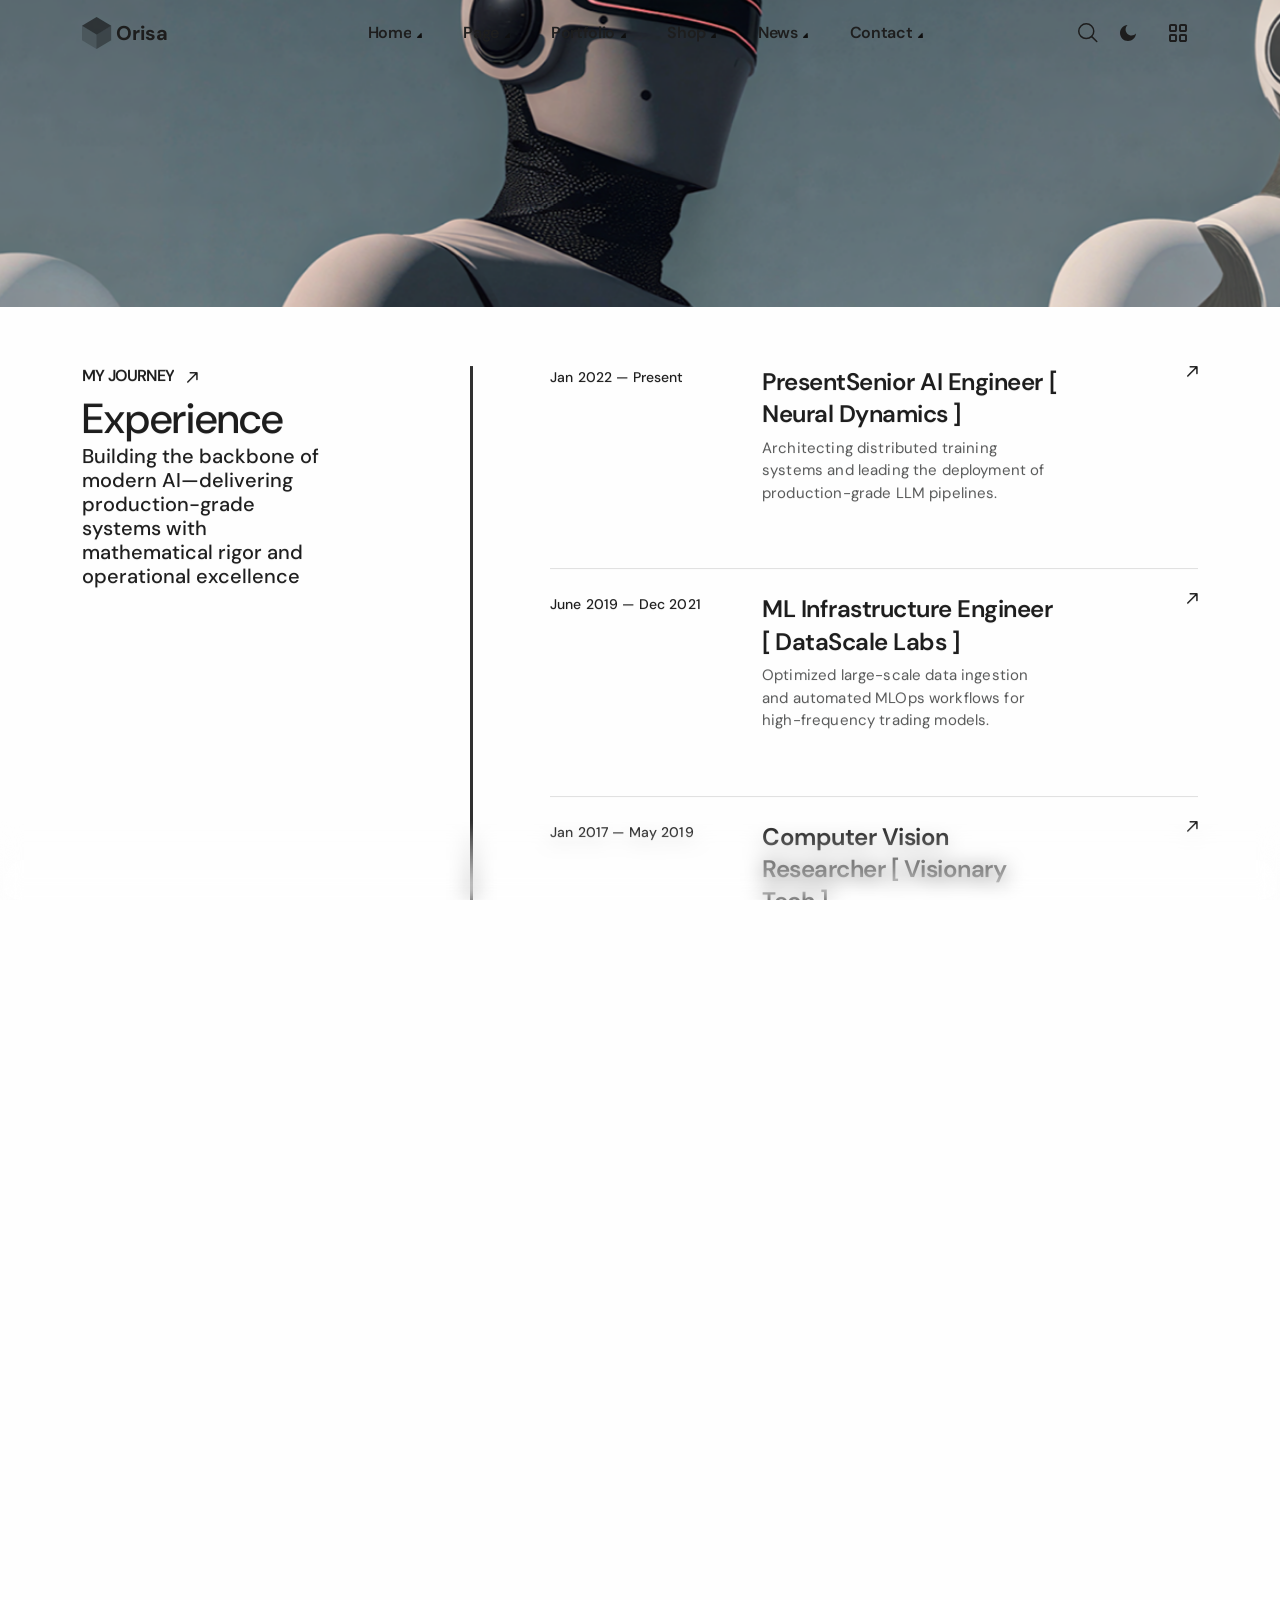
==== about.html @ 134236b0 "Completed homepage" ====
<!doctype html>
<html lang="en">

<head>
    <meta charset="UTF-8">
    <meta name="viewport" content="width=device-width, initial-scale=1.0">
    <meta http-equiv="x-ua-compatible" content="ie=edge">
    <meta name="description" content="Orisa — Creative Agency &amp; Portfolio HTML Template. Multi-demo layout kit built with Bootstrap 5.">
    <title>Orisa - Creative Agency & Portfolio HTML Template</title>
    <!-- Favicon icon-->
    <link rel="shortcut icon" type="image/x-icon" href="assets/imgs/template/logo/favicon.svg">

    <!-- Libs CSS -->
    <link rel="stylesheet" href="assets/css/vendors/carouselTicker.css">
    <link rel="stylesheet" href="assets/css/vendors/bootstrap.min.css">
    <link rel="stylesheet" href="assets/css/vendors/swiper-bundle.min.css">
    <link rel="stylesheet" href="assets/css/vendors/nice-select.css">
    <link rel="stylesheet" href="assets/css/vendors/font-awesome-pro.css">
    <link rel="stylesheet" href="assets/css/vendors/magnific-popup.css">
    <link rel="stylesheet" href="assets/css/vendors/odometer.css">
    <link rel="stylesheet" href="assets/css/vendors/spacing.css">

    <!-- Main CSS -->
    <link rel="stylesheet" href="assets/css/main.css">
</head>

<body class="at-magic-cursor">

    <!--search-form-start -->
    <div class="at-search-body-overlay"></div>
    <div class="at-search-form-toggle">
        <div class="container">
            <div class="row mb-60">
                <div class="col-lg-12">
                    <div class="at-search-top d-flex justify-content-between align-items-center">
                        <div class="at-header-logo at-search-logo">
                            <a href="index.html">
                                <img data-width="30" src="assets/imgs/template/logo/favicon.svg" alt="Orisa">
                                <p class="h6 fw-700 fz-24 mb-0">Orisa</p>
                            </a>
                        </div>
                        <button class="at-search-close">
                            <i class="fa-light fa-xmark"></i>
                        </button>
                    </div>
                </div>
            </div>
            <div class="row justify-content-center">
                <div class="col-lg-12">
                    <div class="at-search-form">
                        <form action="#">
                            <div class="at-search-form-input">
                                <input type="text" placeholder="Find what you need…" required>
                                <span class="at-search-focus-border"></span>
                                <button class="at-search-form-btn at-btn" type="submit">
                                    <span>
                                        <span class="text-1">Search</span>
                                        <span class="text-2">Search</span>
                                    </span>
                                    <i class="icon-arrow-right">
                                        <svg xmlns="http://www.w3.org/2000/svg" width="14" height="12" viewBox="0 0 14 12" fill="none">
                                            <path d="M8.33333 1L13 5.66667M13 5.66667L8.33333 10.3333M13 5.66667H1" stroke="currentColor" stroke-width="2" stroke-linecap="round" stroke-linejoin="round" />
                                        </svg>
                                        <svg xmlns="http://www.w3.org/2000/svg" width="14" height="12" viewBox="0 0 14 12" fill="none">
                                            <path d="M8.33333 1L13 5.66667M13 5.66667L8.33333 10.3333M13 5.66667H1" stroke="currentColor" stroke-width="2" stroke-linecap="round" stroke-linejoin="round" />
                                        </svg>
                                    </i>
                                </button>
                            </div>
                        </form>
                    </div>
                </div>
                <div class="col-12">
                    <div class="at-categories">
                        <h3 class="at-categories-title">Popular searches</h3>
                        <ul class="at-categories-list">
                            <li><a href="#" class="at-categories-item">UI / UX Design</a></li>
                            <li><a href="#" class="at-categories-item">Photography</a></li>
                            <li><a href="#" class="at-categories-item">Digital Marketing</a></li>
                            <li><a href="#" class="at-categories-item">Creative</a></li>
                            <li><a href="#" class="at-categories-item">Innovative</a></li>
                            <li><a href="#" class="at-categories-item">Visionary</a></li>
                            <li><a href="#" class="at-categories-item">Disruptive</a></li>
                            <li><a href="#" class="at-categories-item">Adaptive</a></li>
                            <li><a href="#" class="at-categories-item">Reliable</a></li>
                            <li><a href="#" class="at-categories-item">Scalable</a></li>
                            <li><a href="#" class="at-categories-item">Impactful</a></li>
                            <li><a href="#" class="at-categories-item">Dynamic</a></li>
                        </ul>
                    </div>
                </div>
            </div>
        </div>
    </div>
    <!-- search-form-end -->
    <header>

        <!-- header 2 area start -->
        <div class="at-header-area at-header-spacing header-transparent">
            <div class="container">
                <div class="row align-items-center">
                    <div class="col-xl-2 col-6">
                        <div class="at-header-logo">
                            <a href="index.html">
                                <img data-width="30" src="assets/imgs/template/logo/favicon.svg" alt="Orisa">
                                <p class="h6 fw-700 fz-24 mb-0">Orisa</p>
                            </a>
                        </div>
                    </div>
                    <div class="col-xl-8 mx-auto d-none d-xl-flex justify-content-center">
                        <div class="at-main-menu d-inline-flex justify-content-center">
                            <nav class="at-mobile-menu-active">
                                <ul>
                                    <li class="has-dropdown">
                                        <a href="#">Home</a>
                                        <div class="at-submenu submenu at-megamenu">
                                            <div class="row">
                                                <div class="col-xl-6">
                                                    <div class="at-megamenu-box">
                                                        <div class="at-megamenu-title-wrap">
                                                            <span class="at-megamenu-title">Light Version</span>
                                                            <svg xmlns="http://www.w3.org/2000/svg" width="13" height="13" viewBox="0 0 13 13" fill="none">
                                                                <path d="M10.0208 3.41421L1.41421 12.0208L0 10.6066L8.60659 2H1.02082V0H12.0208V11H10.0208V3.41421Z" fill="currentColor" />
                                                            </svg>
                                                        </div>
                                                        <ul>
                                                            <li><a href="index.html">01. Creative Agency</a></li>
                                                            <li><a href="index-2.html">02. Digital Agency</a></li>
                                                            <li><a href="index-3.html">03. Marketing Agency</a></li>
                                                            <li><a href="index-4.html">04. AI & Tech Agency</a></li>
                                                            <li><a href="index-5.html">05. Personal Creative</a></li>
                                                            <li><a href="index-6.html">06. Branding Studio</a></li>
                                                            <li><a href="index-7.html">07. Startup Agency</a></li>
                                                            <li><a href="index-8.html">08. UI/UX Agency</a></li>
                                                            <li><a href="index-9.html">09. Morden Agency</a></li>
                                                            <li><a href="index-10.html">10. 3D Studio</a></li>
                                                            <li><a href="index-11.html">11. Motion & Video Studio</a></li>
                                                            <li><a href="index-12.html">12. Minimal Portfolio</a></li>
                                                            <li><a href="index-13.html">13. Architecture Studio</a></li>
                                                            <li><a href="index-14.html">14. Photography Showcase</a></li>
                                                            <li><a href="index-15.html">15. Agency Portfolio</a></li>
                                                        </ul>
                                                    </div>
                                                </div>
                                                <div class="col-xl-6">
                                                    <div class="at-megamenu-box">
                                                        <div class="at-megamenu-title-wrap">
                                                            <span class="at-megamenu-title">Dark Version</span>
                                                            <svg xmlns="http://www.w3.org/2000/svg" width="13" height="13" viewBox="0 0 13 13" fill="none">
                                                                <path d="M10.0208 3.41421L1.41421 12.0208L0 10.6066L8.60659 2H1.02082V0H12.0208V11H10.0208V3.41421Z" fill="currentColor" />
                                                            </svg>
                                                        </div>
                                                        <ul>
                                                            <li><a href="index-dark.html">01. Creative Agency</a></li>
                                                            <li><a href="index-2-dark.html">02. Digital Agency</a></li>
                                                            <li><a href="index-3-dark.html">03. Marketing Agency</a></li>
                                                            <li><a href="index-4-dark.html">04. AI & Tech Agency</a></li>
                                                            <li><a href="index-5-dark.html">05. Personal Creative</a></li>
                                                            <li><a href="index-6-dark.html">06. Branding Studio</a></li>
                                                            <li><a href="index-7-dark.html">07. Startup Agency</a></li>
                                                            <li><a href="index-8-dark.html">08. UI/UX Agency</a></li>
                                                            <li><a href="index-9-dark.html">09. Morden Agency</a></li>
                                                            <li><a href="index-10-dark.html">10. 3D Studio</a></li>
                                                            <li><a href="index-11-dark.html">11. Motion & Video Studio</a></li>
                                                            <li><a href="index-12-dark.html">12. Minimal Portfolio</a></li>
                                                            <li><a href="index-13-dark.html">13. Architecture Studio</a></li>
                                                            <li><a href="index-14-dark.html">14. Photography Studio</a></li>
                                                            <li><a href="index-15-dark.html">15. Agency Portfolio</a></li>
                                                        </ul>
                                                    </div>
                                                </div>
                                            </div>
                                        </div>
                                    </li>
                                    <li class="has-dropdown">
                                        <a href="#">Page</a>
                                        <div class="at-submenu submenu at-megamenu">
                                            <div class="row">
                                                <div class="col-xl-4">
                                                    <div class="at-megamenu-box">
                                                        <div class="at-megamenu-title-wrap">
                                                            <span class="at-megamenu-title">About Us</span>
                                                            <svg xmlns="http://www.w3.org/2000/svg" width="13" height="13" viewBox="0 0 13 13" fill="none">
                                                                <path d="M10.0208 3.41421L1.41421 12.0208L0 10.6066L8.60659 2H1.02082V0H12.0208V11H10.0208V3.41421Z" fill="currentColor" />
                                                            </svg>
                                                        </div>
                                                        <ul>
                                                            <li><a href="about-1.html">About 01</a></li>
                                                            <li><a href="about-2.html">About 02</a></li>
                                                            <li><a href="about-3.html">About 03</a></li>
                                                        </ul>
                                                    </div>
                                                </div>
                                                <div class="col-xl-4">
                                                    <div class="at-megamenu-box">
                                                        <div class="at-megamenu-title-wrap">
                                                            <span class="at-megamenu-title">Services</span>
                                                            <svg xmlns="http://www.w3.org/2000/svg" width="13" height="13" viewBox="0 0 13 13" fill="none">
                                                                <path d="M10.0208 3.41421L1.41421 12.0208L0 10.6066L8.60659 2H1.02082V0H12.0208V11H10.0208V3.41421Z" fill="currentColor" />
                                                            </svg>
                                                        </div>
                                                        <ul>
                                                            <li><a href="services-1.html">Service 01</a></li>
                                                            <li><a href="services-2.html">Service 02</a></li>
                                                            <li><a href="services-3.html">Service 03</a></li>
                                                            <li><a href="services-details.html">Service Details</a></li>
                                                        </ul>
                                                    </div>
                                                </div>
                                                <div class="col-xl-4">
                                                    <div class="at-megamenu-box">
                                                        <div class="at-megamenu-title-wrap">
                                                            <span class="at-megamenu-title">Other</span>
                                                            <svg xmlns="http://www.w3.org/2000/svg" width="13" height="13" viewBox="0 0 13 13" fill="none">
                                                                <path d="M10.0208 3.41421L1.41421 12.0208L0 10.6066L8.60659 2H1.02082V0H12.0208V11H10.0208V3.41421Z" fill="currentColor" />
                                                            </svg>
                                                        </div>
                                                        <ul>
                                                            <li><a href="team.html">Team</a></li>
                                                            <li><a href="team-details.html">Team Details</a></li>
                                                            <li><a href="pricing.html">Pricing</a></li>
                                                            <li><a href="coming-soon.html">Coming Soon</a></li>
                                                            <li><a href="faqs.html">FAQs</a></li>
                                                            <li><a href="404.html">404 Page</a></li>
                                                        </ul>
                                                    </div>
                                                </div>
                                            </div>
                                        </div>
                                    </li>
                                    <li class="has-dropdown">
                                        <a href="#">Portfolio</a>
                                        <div class="at-submenu submenu at-megamenu">
                                            <div class="row">
                                                <div class="col-xl-4">
                                                    <div class="at-megamenu-box">
                                                        <div class="at-megamenu-title-wrap">
                                                            <span class="at-megamenu-title">Creative</span>
                                                            <svg xmlns="http://www.w3.org/2000/svg" width="13" height="13" viewBox="0 0 13 13" fill="none">
                                                                <path d="M10.0208 3.41421L1.41421 12.0208L0 10.6066L8.60659 2H1.02082V0H12.0208V11H10.0208V3.41421Z" fill="currentColor" />
                                                            </svg>
                                                        </div>
                                                        <ul>
                                                            <li><a href="portfolio-cinema.html">Portfolio Cinema</a></li>
                                                            <li><a href="portfolio-split.html">Portfolio Split</a></li>
                                                            <li><a href="portfolio-stack.html">Portfolio Stack</a></li>
                                                            <li><a href="portfolio-curtain.html">Portfolio Curtain</a></li>
                                                            <li><a href="portfolio-zstack.html">Portfolio Z-Stack</a></li>
                                                            <li><a href="portfolio-vista.html">Portfolio Vista</a></li>
                                                            <li><a href="portfolio-horizontal.html">Portfolio Horizontal</a></li>
                                                            <li><a href="portfolio-gallery.html">Portfolio Gallery</a></li>
                                                        </ul>
                                                    </div>
                                                </div>
                                                <div class="col-xl-4">
                                                    <div class="at-megamenu-box">
                                                        <div class="at-megamenu-title-wrap">
                                                            <span class="at-megamenu-title">Classic</span>
                                                            <svg xmlns="http://www.w3.org/2000/svg" width="13" height="13" viewBox="0 0 13 13" fill="none">
                                                                <path d="M10.0208 3.41421L1.41421 12.0208L0 10.6066L8.60659 2H1.02082V0H12.0208V11H10.0208V3.41421Z" fill="currentColor" />
                                                            </svg>
                                                        </div>
                                                        <ul>
                                                            <li><a href="portfolio-1.html">Portfolio 01</a></li>
                                                            <li><a href="portfolio-2.html">Portfolio 02</a></li>
                                                            <li><a href="portfolio-3.html">Portfolio 03</a></li>
                                                            <li><a href="portfolio-4.html">Portfolio 04</a></li>
                                                            <li><a href="portfolio-5.html">Portfolio 05</a></li>
                                                            <li><a href="portfolio-6.html">Portfolio 06</a></li>
                                                        </ul>
                                                    </div>
                                                </div>
                                                <div class="col-xl-4">
                                                    <div class="at-megamenu-box">
                                                        <div class="at-megamenu-title-wrap">
                                                            <span class="at-megamenu-title">Details</span>
                                                            <svg xmlns="http://www.w3.org/2000/svg" width="13" height="13" viewBox="0 0 13 13" fill="none">
                                                                <path d="M10.0208 3.41421L1.41421 12.0208L0 10.6066L8.60659 2H1.02082V0H12.0208V11H10.0208V3.41421Z" fill="currentColor" />
                                                            </svg>
                                                        </div>
                                                        <ul>
                                                            <li><a href="portfolio-details-1.html">Portfolio Details 01</a></li>
                                                            <li><a href="portfolio-details-2.html">Portfolio Details 02</a></li>
                                                            <li><a href="portfolio-details-3.html">Portfolio Details 03</a></li>
                                                            <li><a href="portfolio-details-4.html">Portfolio Details 04</a></li>
                                                            <li><a href="portfolio-details-5.html">Portfolio Details 05</a></li>
                                                            <li><a href="portfolio-details-6.html">Portfolio Details 06</a></li>
                                                        </ul>
                                                    </div>
                                                </div>
                                            </div>
                                        </div>
                                    </li>
                                    <li class="has-dropdown">
                                        <a href="#">Shop</a>
                                        <ul class="at-submenu submenu">
                                            <li><a href="product-archive.html">Products Listing</a></li>
                                            <li><a href="product-details.html">Product Details</a></li>
                                            <li><a href="product-cart.html">Cart</a></li>
                                            <li><a href="product-checkout.html">Checkout</a></li>
                                        </ul>
                                    </li>
                                    <li class="has-dropdown">
                                        <a href="#">News</a>
                                        <ul class="at-submenu submenu">
                                            <li><a href="archive-1.html">Blog 01</a></li>
                                            <li><a href="archive-2.html">Blog 02</a></li>
                                            <li><a href="archive-3.html">Blog 03</a></li>
                                            <li><a href="archive-4.html">Blog 04</a></li>
                                            <li><a href="blog-details.html">Post Details</a></li>
                                        </ul>
                                    </li>
                                    <li class="has-dropdown">
                                        <a href="#">Contact</a>
                                        <ul class="at-submenu submenu">
                                            <li><a href="contact-1.html">Contact 01</a></li>
                                            <li><a href="contact-2.html">Contact 02</a></li>
                                        </ul>
                                    </li>
                                </ul>
                            </nav>
                        </div>
                    </div>
                    <div class="col-xl-2 col-6">
                        <div class="at-header-right gap-3 d-flex justify-content-end align-items-center">
                            <button class="at-header-search-btn at-search-click">
                                <svg width="20" height="20" viewBox="0 0 20 20" fill="none" xmlns="http://www.w3.org/2000/svg">
                                    <path d="M18.7508 18.5233L13.5538 13.392M13.5538 13.392C14.9604 12.0032 15.7506 10.1196 15.7506 8.15551C15.7506 6.19144 14.9604 4.30782 13.5538 2.91902C12.1472 1.53022 10.2395 0.75 8.25028 0.75C6.26108 0.75 4.35336 1.53022 2.94678 2.91902C1.54021 4.30782 0.75 6.19144 0.75 8.15551C0.75 10.1196 1.54021 12.0032 2.94678 13.392C4.35336 14.7808 6.26108 15.561 8.25028 15.561C10.2395 15.561 12.1472 14.7808 13.5538 13.392Z" stroke="currentColor" stroke-width="1.5" stroke-linecap="round" stroke-linejoin="round" />
                                </svg>
                            </button>
                            <div class="dark-light-mode">
                                <label for="switch" class="toggle dark-light-switcher">
                                    <input type="checkbox" class="input" id="switch">
                                    <span class="icon icon--moon">
                                        <svg xmlns="http://www.w3.org/2000/svg" width="16" height="16" viewBox="0 0 16 16" fill="none">
                                            <path d="M7.51166 0C6.33857 1.09609 5.6053 2.65694 5.6053 4.38904C5.6053 7.70586 8.29416 10.3947 11.611 10.3947C13.3431 10.3947 14.9039 9.66146 16 8.48836C15.7439 12.6798 12.2635 16 8.00757 16C3.58511 16 0 12.4149 0 7.99245C0 3.73655 3.32017 0.256105 7.51166 0Z" fill="currentColor" />
                                        </svg>
                                    </span>
                                    <span class="icon icon--sun">
                                        <svg xmlns="http://www.w3.org/2000/svg" viewBox="0 0 24 24" fill="currentColor" width="28" height="28">
                                            <path d="M12 2.25a.75.75 0 01.75.75v2.25a.75.75 0 01-1.5 0V3a.75.75 0 01.75-.75zM7.5 12a4.5 4.5 0 119 0 4.5 4.5 0 01-9 0zM18.894 6.166a.75.75 0 00-1.06-1.06l-1.591 1.59a.75.75 0 101.06 1.061l1.591-1.59zM21.75 12a.75.75 0 01-.75.75h-2.25a.75.75 0 010-1.5H21a.75.75 0 01.75.75zM17.834 18.894a.75.75 0 001.06-1.06l-1.59-1.591a.75.75 0 10-1.061 1.06l1.59 1.591zM12 18a.75.75 0 01.75.75V21a.75.75 0 01-1.5 0v-2.25A.75.75 0 0112 18zM7.758 17.303a.75.75 0 00-1.061-1.06l-1.591 1.59a.75.75 0 001.06 1.061l1.591-1.59zM6 12a.75.75 0 01-.75.75H3a.75.75 0 010-1.5h2.25A.75.75 0 016 12zM6.697 7.757a.75.75 0 001.06-1.06l-1.59-1.591a.75.75 0 00-1.061 1.06l1.59 1.591z">
                                            </path>
                                        </svg>
                                    </span>
                                </label>
                            </div>
                            <button class="at-menu-bar at-header-sidebar-btn">
                                <svg xmlns="http://www.w3.org/2000/svg" width="18" height="18" viewBox="0 0 18 18" fill="none">
                                    <path d="M1 2C1 1.73478 1.10536 1.48043 1.29289 1.29289C1.48043 1.10536 1.73478 1 2 1H6C6.26522 1 6.51957 1.10536 6.70711 1.29289C6.89464 1.48043 7 1.73478 7 2V6C7 6.26522 6.89464 6.51957 6.70711 6.70711C6.51957 6.89464 6.26522 7 6 7H2C1.73478 7 1.48043 6.89464 1.29289 6.70711C1.10536 6.51957 1 6.26522 1 6V2ZM11 2C11 1.73478 11.1054 1.48043 11.2929 1.29289C11.4804 1.10536 11.7348 1 12 1H16C16.2652 1 16.5196 1.10536 16.7071 1.29289C16.8946 1.48043 17 1.73478 17 2V6C17 6.26522 16.8946 6.51957 16.7071 6.70711C16.5196 6.89464 16.2652 7 16 7H12C11.7348 7 11.4804 6.89464 11.2929 6.70711C11.1054 6.51957 11 6.26522 11 6V2ZM1 12C1 11.7348 1.10536 11.4804 1.29289 11.2929C1.48043 11.1054 1.73478 11 2 11H6C6.26522 11 6.51957 11.1054 6.70711 11.2929C6.89464 11.4804 7 11.7348 7 12V16C7 16.2652 6.89464 16.5196 6.70711 16.7071C6.51957 16.8946 6.26522 17 6 17H2C1.73478 17 1.48043 16.8946 1.29289 16.7071C1.10536 16.5196 1 16.2652 1 16V12ZM11 12C11 11.7348 11.1054 11.4804 11.2929 11.2929C11.4804 11.1054 11.7348 11 12 11H16C16.2652 11 16.5196 11.1054 16.7071 11.2929C16.8946 11.4804 17 11.7348 17 12V16C17 16.2652 16.8946 16.5196 16.7071 16.7071C16.5196 16.8946 16.2652 17 16 17H12C11.7348 17 11.4804 16.8946 11.2929 16.7071C11.1054 16.5196 11 16.2652 11 16V12Z" stroke="currentColor" stroke-width="2" stroke-linecap="round" stroke-linejoin="round" />
                                </svg>
                            </button>
                        </div>
                    </div>
                </div>
            </div>
        </div>
        <!-- header area end -->

        <!-- sticky-menu-area -->
        <button id="header-sticky" class="hamburger-open-btn hamburger-sticky-menu">
            <span>MENU</span>
            <span class="icon">

                <svg xmlns="http://www.w3.org/2000/svg" width="24" height="24" viewBox="0 0 24 24" fill="none">
                    <path d="M4 5C4 4.73478 4.10536 4.48043 4.29289 4.29289C4.48043 4.10536 4.73478 4 5 4H9C9.26522 4 9.51957 4.10536 9.70711 4.29289C9.89464 4.48043 10 4.73478 10 5V9C10 9.26522 9.89464 9.51957 9.70711 9.70711C9.51957 9.89464 9.26522 10 9 10H5C4.73478 10 4.48043 9.89464 4.29289 9.70711C4.10536 9.51957 4 9.26522 4 9V5ZM14 5C14 4.73478 14.1054 4.48043 14.2929 4.29289C14.4804 4.10536 14.7348 4 15 4H19C19.2652 4 19.5196 4.10536 19.7071 4.29289C19.8946 4.48043 20 4.73478 20 5V9C20 9.26522 19.8946 9.51957 19.7071 9.70711C19.5196 9.89464 19.2652 10 19 10H15C14.7348 10 14.4804 9.89464 14.2929 9.70711C14.1054 9.51957 14 9.26522 14 9V5ZM4 15C4 14.7348 4.10536 14.4804 4.29289 14.2929C4.48043 14.1054 4.73478 14 5 14H9C9.26522 14 9.51957 14.1054 9.70711 14.2929C9.89464 14.4804 10 14.7348 10 15V19C10 19.2652 9.89464 19.5196 9.70711 19.7071C9.51957 19.8946 9.26522 20 9 20H5C4.73478 20 4.48043 19.8946 4.29289 19.7071C4.10536 19.5196 4 19.2652 4 19V15ZM14 15C14 14.7348 14.1054 14.4804 14.2929 14.2929C14.4804 14.1054 14.7348 14 15 14H19C19.2652 14 19.5196 14.1054 19.7071 14.2929C19.8946 14.4804 20 14.7348 20 15V19C20 19.2652 19.8946 19.5196 19.7071 19.7071C19.5196 19.8946 19.2652 20 19 20H15C14.7348 20 14.4804 19.8946 14.2929 19.7071C14.1054 19.5196 14 19.2652 14 19V15Z" stroke="currentColor" stroke-width="2" stroke-linecap="round" stroke-linejoin="round" />
                </svg>
            </span>
        </button>
        <!-- sticky-menu-end -->

    </header>
    <!-- at-offcanvus-area-start -->
    <div class="at-offcanvas-area">
        <div class="at-offcanvas">
            <div class="at-offcanvas-top d-flex align-items-center justify-content-between">
                <div class="at-offcanvas-logo">
                    <a href="index.html">
                        <img data-width="30" src="assets/imgs/template/logo/favicon.svg" alt="Orisa">
                        <p class="h6 fw-700 fz-24 mb-0">Orisa</p>
                    </a>
                </div>
                <div class="at-offcanvas-close-btn">
                    <button class="close-btn">
                        <svg width="37" height="38" viewBox="0 0 37 38" fill="none" xmlns="http://www.w3.org/2000/svg">
                            <path d="M9.19141 9.80762L27.5762 28.1924" stroke="currentColor" stroke-width="1.5" stroke-linecap="round" stroke-linejoin="round" />
                            <path d="M9.19141 28.1924L27.5762 9.80761" stroke="currentColor" stroke-width="1.5" stroke-linecap="round" stroke-linejoin="round" />
                        </svg>
                    </button>
                </div>
            </div>
            <div class="at-offcanvas-content d-none d-xl-block">
                <h3 class="at-offcanvas-title">Howdy!</h3>
                <p class="fz-font-lg">We blend strategy, creativity, and technology to help brands grow, connect, and stand out in an ever-evolving digital world. </p>
            </div>
            <div class="at-offcanvas-menu d-xl-none pb-50">
                <nav></nav>
            </div>
            <div class="at-offcanvas-gallery d-none d-xl-block">
                <div class="sec-2-home-5__avatars-row d-flex gap-2">
                    <div class="sec-2-home-5__avatar-sm at-offcanvas-gallery-img">
                        <img class="img-cover" src="assets/imgs/template/avatar/avatar-10.webp" alt="orisa">
                    </div>
                    <div class="sec-2-home-5__avatar-sm at-offcanvas-gallery-img">
                        <img class="img-cover" src="assets/imgs/template/avatar/avatar-11.webp" alt="orisa">
                    </div>
                    <div class="sec-2-home-5__avatar-sm at-offcanvas-gallery-img">
                        <img class="img-cover" src="assets/imgs/template/avatar/avatar-12.webp" alt="orisa">
                    </div>
                    <div class="sec-2-home-5__avatar-sm at-offcanvas-gallery-img">
                        <img class="img-cover" src="assets/imgs/template/avatar/avatar-13.webp" alt="orisa">
                    </div>
                    <div class="sec-2-home-5__avatar-sm at-offcanvas-gallery-img">
                        <img class="img-cover" src="assets/imgs/template/avatar/avatar-14.webp" alt="orisa">
                    </div>
                </div>
            </div>
            <div class="at-offcanvas-contact">
                <h4 class="h5 at-offcanvas-title sm">Get in touch</h4>
                <ul>
                    <li><a class="fz-font-lg" href="tel:2125557398">(212) 555-7398</a></li>
                    <li><a class="fz-font-lg" href="mailto:hello@aleric.com">hello@orisa.com</a></li>
                    <li>
                        <a class="fz-font-lg" href="#">
                            245 Fifth Avenue, Suite 1800 <br>
                            New York, NY 10016, USA
                        </a>
                    </li>
                </ul>
            </div>
            <div class="at-offcanvas-social">
                <h3 class="at-offcanvas-title sm">Follow Us</h3>
                <ul class="at-offcanvas-social__grid">
                    <li>
                        <a href="#" class="at-offcanvas-social__link" aria-label="Twitter">
                            <svg xmlns="http://www.w3.org/2000/svg" width="18" height="18" viewBox="0 0 16 15" fill="none" aria-hidden="true">
                                <path fill-rule="evenodd" clip-rule="evenodd" d="M0 0H5.25L8.98421 5.21053L13.5 0H15.5L9.8895 6.47368L16 15H10.75L7.01579 9.7895L2.5 15H0.5L6.11053 8.52632L0 0ZM11.5204 13.5L2.92043 1.5H4.47957L13.0796 13.5H11.5204Z" fill="currentColor" />
                            </svg>
                            <span>Twitter</span>
                        </a>
                    </li>
                    <li>
                        <a href="#" class="at-offcanvas-social__link" aria-label="Facebook">
                            <svg xmlns="http://www.w3.org/2000/svg" width="18" height="18" viewBox="0 0 18 18" fill="none" aria-hidden="true">
                                <path d="M12.4024 18V11.0344H14.7347L15.0838 8.3265H12.4024V6.59765C12.4024 5.81364 12.62 5.27934 13.7443 5.27934L15.1783 5.27867V2.85676C14.9302 2.82382 14.0791 2.75006 13.0888 2.75006C11.0213 2.75006 9.606 4.01198 9.606 6.32952V8.3265H7.2677V11.0344H9.606V18H1C0.44772 18 0 17.5523 0 17V1C0 0.44772 0.44772 0 1 0H17C17.5523 0 18 0.44772 18 1V17C18 17.5523 17.5523 18 17 18H12.4024Z" fill="currentColor" />
                            </svg>
                            <span>Facebook</span>
                        </a>
                    </li>
                    <li>
                        <a href="#" class="at-offcanvas-social__link" aria-label="LinkedIn">
                            <svg xmlns="http://www.w3.org/2000/svg" width="18" height="18" viewBox="0 0 18 18" fill="none" aria-hidden="true">
                                <path d="M15.3352 15.339H12.6697V11.1622C12.6697 10.1662 12.6495 8.8845 11.2807 8.8845C9.89102 8.8845 9.67872 9.9683 9.67872 11.0887V15.339H7.01322V6.75H9.57372V7.9207H9.60822C9.96602 7.2457 10.836 6.53325 12.1357 6.53325C14.8365 6.53325 15.336 8.3108 15.336 10.6245L15.3352 15.339ZM4.00275 5.57475C3.14475 5.57475 2.4555 4.88025 2.4555 4.026C2.4555 3.1725 3.1455 2.47875 4.00275 2.47875C4.85775 2.47875 5.55075 3.1725 5.55075 4.026C5.55075 4.88025 4.857 5.57475 4.00275 5.57475ZM5.33925 15.339H2.66625V6.75H5.33925V15.339ZM16.6687 0H1.32825C0.594 0 0 0.5805 0 1.29675V16.7033C0 17.4202 0.594 18 1.32825 18H16.6665C17.4 18 18 17.4202 18 16.7033V1.29675C18 0.5805 17.4 0 16.6665 0H16.6687Z" fill="currentColor" />
                            </svg>
                            <span>Linkedin</span>
                        </a>
                    </li>
                    <li>
                        <a href="#" class="at-offcanvas-social__link" aria-label="Instagram">
                            <svg xmlns="http://www.w3.org/2000/svg" width="18" height="18" viewBox="0 0 18 18" fill="none" aria-hidden="true">
                                <path d="M9.92475 0C10.9376 0.00167406 11.4509 0.00703828 11.8945 0.0202418L12.0692 0.025948C12.2709 0.0331213 12.47 0.0421215 12.7101 0.0533719C13.6678 0.0976265 14.3211 0.249129 14.8949 0.471887C15.4881 0.700648 15.9892 1.00966 16.4894 1.50993C16.9889 2.0102 17.298 2.51271 17.5275 3.10448C17.7494 3.67751 17.901 4.33153 17.946 5.28931C17.9567 5.52933 17.9653 5.72841 17.9725 5.93024L17.9781 6.10492C17.9913 6.5484 17.9973 7.06177 17.9992 8.07471L17.9999 8.74577C18 8.82777 18 8.91237 18 8.99967L17.9999 9.25357L17.9994 9.92472C17.9977 10.9376 17.9923 11.451 17.9791 11.8944L17.9734 12.0691C17.9662 12.271 17.9572 12.4701 17.946 12.7101C17.9017 13.6679 17.7494 14.3211 17.5275 14.8949C17.2987 15.4882 16.9889 15.9892 16.4894 16.4895C15.9892 16.989 15.4859 17.298 14.8949 17.5275C14.3211 17.7495 13.6678 17.901 12.7101 17.946C12.47 17.9567 12.2709 17.9654 12.0692 17.9725L11.8945 17.9781C11.4509 17.9914 10.9376 17.9973 9.92475 17.9993L9.25359 18C9.1716 18 9.087 18 8.99969 18H8.7458L8.07464 17.9994C7.06175 17.9977 6.54839 17.9924 6.1049 17.9791L5.93022 17.9734C5.72839 17.9662 5.5293 17.9572 5.2893 17.946C4.33151 17.9018 3.67899 17.7495 3.10448 17.5275C2.51195 17.2988 2.01018 16.989 1.50992 16.4895C1.00965 15.9892 0.701394 15.4859 0.471886 14.8949C0.249129 14.3211 0.0983735 13.6679 0.053372 12.7101C0.0426796 12.4701 0.0339582 12.271 0.026893 12.0691L0.0212318 11.8944C0.00806435 11.451 0.00206123 10.9376 0.000117163 9.92472L0 8.07471C0.00167406 7.06177 0.00702925 6.5484 0.0202327 6.10492L0.0259479 5.93024C0.0331212 5.72841 0.0421216 5.52933 0.053372 5.28931C0.0976175 4.33078 0.249129 3.67825 0.471886 3.10448C0.700638 2.51196 1.00965 2.0102 1.50992 1.50993C2.01018 1.00966 2.51271 0.701396 3.10448 0.471887C3.67825 0.249129 4.33077 0.0983735 5.2893 0.0533719C5.5293 0.0426885 5.72839 0.0339673 5.93022 0.026902L6.1049 0.0212407C6.54839 0.00806417 7.06175 0.00206102 8.07464 0.000116949L9.92475 0ZM8.99969 4.49953C6.51298 4.49953 4.49952 6.51518 4.49952 8.99967C4.49952 11.4864 6.51517 13.4998 8.99969 13.4998C11.4864 13.4998 13.4998 11.4842 13.4998 8.99967C13.4998 6.513 11.4841 4.49953 8.99969 4.49953ZM8.99969 6.2996C10.491 6.2996 11.6998 7.50805 11.6998 8.99967C11.6998 10.4909 10.4913 11.6998 8.99969 11.6998C7.50843 11.6998 6.29958 10.4914 6.29958 8.99967C6.29958 7.50841 7.50798 6.2996 8.99969 6.2996ZM13.7249 3.14949C13.1045 3.14949 12.5998 3.65342 12.5998 4.27376C12.5998 4.89411 13.1037 5.39882 13.7249 5.39882C14.3452 5.39882 14.8499 4.89489 14.8499 4.27376C14.8499 3.65342 14.3443 3.14871 13.7249 3.14949Z" fill="currentColor" />
                            </svg>
                            <span>Instagram</span>
                        </a>
                    </li>
                    <li>
                        <a href="#" class="at-offcanvas-social__link" aria-label="Youtube">
                            <svg xmlns="http://www.w3.org/2000/svg" width="18" height="13" viewBox="0 0 18 13" fill="none" aria-hidden="true">
                                <path fill-rule="evenodd" clip-rule="evenodd" d="M16.0322 0.388283C16.8071 0.602295 17.4162 1.23059 17.6237 2.03009C17.9985 3.47775 18 6.49997 18 6.49997C18 6.49997 18 9.52214 17.6237 10.9698C17.4162 11.7694 16.8071 12.3977 16.0322 12.6116C14.6291 13 8.99997 13 8.99997 13C8.99997 13 3.37092 13 1.96772 12.6116C1.1928 12.3977 0.583804 11.7694 0.376354 10.9698C-3.83173e-08 9.52214 0 6.49997 0 6.49997C0 6.49997 -3.83173e-08 3.47775 0.376354 2.03009C0.583804 1.23059 1.1928 0.602295 1.96772 0.388283C3.37092 1.18595e-07 8.99997 0 8.99997 0C8.99997 0 14.6291 1.18595e-07 16.0322 0.388283ZM11.8751 6.50027L7.19879 9.2855V3.71499L11.8751 6.50027Z" fill="currentColor" />
                            </svg>
                            <span>Youtube</span>
                        </a>
                    </li>
                </ul>
            </div>
        </div>
    </div>
    <div class="body-overlay"></div>
    <!-- at-offcanvus-area-end -->

    <!-- offcanvas 2 start -->
    <div class="at-offcanvas-2-area">
        <div class="offcanvas-bg"></div>
        <div class="at-offcanvas-2-wrapper offcanvas-menu">
            <div class="at-offcanvas-2-left">
                <div class="at-header-logo d-flex justify-content-between align-items-center mb-50">
                    <a href="index.html">
                        <img class="dark-mode-invert" data-width="30" src="assets/imgs/template/logo/favicon.svg" alt="Orisa">
                        <p class="h6 fw-700 fz-24 mb-0">Orisa</p>
                    </a>
                    <span class="hamburger-close-btn">
                        <svg width="37" height="38" viewBox="0 0 37 38" fill="none" xmlns="http://www.w3.org/2000/svg">
                            <path d="M9.19141 9.80762L27.5762 28.1924" stroke="currentColor" stroke-width="1.5" stroke-linecap="round" stroke-linejoin="round" />
                            <path d="M9.19141 28.1924L27.5762 9.80761" stroke="currentColor" stroke-width="1.5" stroke-linecap="round" stroke-linejoin="round" />
                        </svg>
                    </span>
                </div>
                <div class="at-offcanvas-menu counter-row">
                    <nav></nav>
                </div>
                <div class="at-offcanvas-social">
                    <ul class="at-offcanvas-social__grid">
                        <li>
                            <a href="#" class="at-offcanvas-social__link" aria-label="Twitter">
                                <svg xmlns="http://www.w3.org/2000/svg" width="18" height="18" viewBox="0 0 16 15" fill="none" aria-hidden="true">
                                    <path fill-rule="evenodd" clip-rule="evenodd" d="M0 0H5.25L8.98421 5.21053L13.5 0H15.5L9.8895 6.47368L16 15H10.75L7.01579 9.7895L2.5 15H0.5L6.11053 8.52632L0 0ZM11.5204 13.5L2.92043 1.5H4.47957L13.0796 13.5H11.5204Z" fill="currentColor" />
                                </svg>
                                <span>Twitter</span>
                            </a>
                        </li>
                        <li>
                            <a href="#" class="at-offcanvas-social__link" aria-label="Facebook">
                                <svg xmlns="http://www.w3.org/2000/svg" width="18" height="18" viewBox="0 0 18 18" fill="none" aria-hidden="true">
                                    <path d="M12.4024 18V11.0344H14.7347L15.0838 8.3265H12.4024V6.59765C12.4024 5.81364 12.62 5.27934 13.7443 5.27934L15.1783 5.27867V2.85676C14.9302 2.82382 14.0791 2.75006 13.0888 2.75006C11.0213 2.75006 9.606 4.01198 9.606 6.32952V8.3265H7.2677V11.0344H9.606V18H1C0.44772 18 0 17.5523 0 17V1C0 0.44772 0.44772 0 1 0H17C17.5523 0 18 0.44772 18 1V17C18 17.5523 17.5523 18 17 18H12.4024Z" fill="currentColor" />
                                </svg>
                                <span>Facebook</span>
                            </a>
                        </li>
                        <li>
                            <a href="#" class="at-offcanvas-social__link" aria-label="LinkedIn">
                                <svg xmlns="http://www.w3.org/2000/svg" width="18" height="18" viewBox="0 0 18 18" fill="none" aria-hidden="true">
                                    <path d="M15.3352 15.339H12.6697V11.1622C12.6697 10.1662 12.6495 8.8845 11.2807 8.8845C9.89102 8.8845 9.67872 9.9683 9.67872 11.0887V15.339H7.01322V6.75H9.57372V7.9207H9.60822C9.96602 7.2457 10.836 6.53325 12.1357 6.53325C14.8365 6.53325 15.336 8.3108 15.336 10.6245L15.3352 15.339ZM4.00275 5.57475C3.14475 5.57475 2.4555 4.88025 2.4555 4.026C2.4555 3.1725 3.1455 2.47875 4.00275 2.47875C4.85775 2.47875 5.55075 3.1725 5.55075 4.026C5.55075 4.88025 4.857 5.57475 4.00275 5.57475ZM5.33925 15.339H2.66625V6.75H5.33925V15.339ZM16.6687 0H1.32825C0.594 0 0 0.5805 0 1.29675V16.7033C0 17.4202 0.594 18 1.32825 18H16.6665C17.4 18 18 17.4202 18 16.7033V1.29675C18 0.5805 17.4 0 16.6665 0H16.6687Z" fill="currentColor" />
                                </svg>
                                <span>Linkedin</span>
                            </a>
                        </li>
                        <li>
                            <a href="#" class="at-offcanvas-social__link" aria-label="Instagram">
                                <svg xmlns="http://www.w3.org/2000/svg" width="18" height="18" viewBox="0 0 18 18" fill="none" aria-hidden="true">
                                    <path d="M9.92475 0C10.9376 0.00167406 11.4509 0.00703828 11.8945 0.0202418L12.0692 0.025948C12.2709 0.0331213 12.47 0.0421215 12.7101 0.0533719C13.6678 0.0976265 14.3211 0.249129 14.8949 0.471887C15.4881 0.700648 15.9892 1.00966 16.4894 1.50993C16.9889 2.0102 17.298 2.51271 17.5275 3.10448C17.7494 3.67751 17.901 4.33153 17.946 5.28931C17.9567 5.52933 17.9653 5.72841 17.9725 5.93024L17.9781 6.10492C17.9913 6.5484 17.9973 7.06177 17.9992 8.07471L17.9999 8.74577C18 8.82777 18 8.91237 18 8.99967L17.9999 9.25357L17.9994 9.92472C17.9977 10.9376 17.9923 11.451 17.9791 11.8944L17.9734 12.0691C17.9662 12.271 17.9572 12.4701 17.946 12.7101C17.9017 13.6679 17.7494 14.3211 17.5275 14.8949C17.2987 15.4882 16.9889 15.9892 16.4894 16.4895C15.9892 16.989 15.4859 17.298 14.8949 17.5275C14.3211 17.7495 13.6678 17.901 12.7101 17.946C12.47 17.9567 12.2709 17.9654 12.0692 17.9725L11.8945 17.9781C11.4509 17.9914 10.9376 17.9973 9.92475 17.9993L9.25359 18C9.1716 18 9.087 18 8.99969 18H8.7458L8.07464 17.9994C7.06175 17.9977 6.54839 17.9924 6.1049 17.9791L5.93022 17.9734C5.72839 17.9662 5.5293 17.9572 5.2893 17.946C4.33151 17.9018 3.67899 17.7495 3.10448 17.5275C2.51195 17.2988 2.01018 16.989 1.50992 16.4895C1.00965 15.9892 0.701394 15.4859 0.471886 14.8949C0.249129 14.3211 0.0983735 13.6679 0.053372 12.7101C0.0426796 12.4701 0.0339582 12.271 0.026893 12.0691L0.0212318 11.8944C0.00806435 11.451 0.00206123 10.9376 0.000117163 9.92472L0 8.07471C0.00167406 7.06177 0.00702925 6.5484 0.0202327 6.10492L0.0259479 5.93024C0.0331212 5.72841 0.0421216 5.52933 0.053372 5.28931C0.0976175 4.33078 0.249129 3.67825 0.471886 3.10448C0.700638 2.51196 1.00965 2.0102 1.50992 1.50993C2.01018 1.00966 2.51271 0.701396 3.10448 0.471887C3.67825 0.249129 4.33077 0.0983735 5.2893 0.0533719C5.5293 0.0426885 5.72839 0.0339673 5.93022 0.026902L6.1049 0.0212407C6.54839 0.00806417 7.06175 0.00206102 8.07464 0.000116949L9.92475 0ZM8.99969 4.49953C6.51298 4.49953 4.49952 6.51518 4.49952 8.99967C4.49952 11.4864 6.51517 13.4998 8.99969 13.4998C11.4864 13.4998 13.4998 11.4842 13.4998 8.99967C13.4998 6.513 11.4841 4.49953 8.99969 4.49953ZM8.99969 6.2996C10.491 6.2996 11.6998 7.50805 11.6998 8.99967C11.6998 10.4909 10.4913 11.6998 8.99969 11.6998C7.50843 11.6998 6.29958 10.4914 6.29958 8.99967C6.29958 7.50841 7.50798 6.2996 8.99969 6.2996ZM13.7249 3.14949C13.1045 3.14949 12.5998 3.65342 12.5998 4.27376C12.5998 4.89411 13.1037 5.39882 13.7249 5.39882C14.3452 5.39882 14.8499 4.89489 14.8499 4.27376C14.8499 3.65342 14.3443 3.14871 13.7249 3.14949Z" fill="currentColor" />
                                </svg>
                                <span>Instagram</span>
                            </a>
                        </li>
                        <li>
                            <a href="#" class="at-offcanvas-social__link" aria-label="Youtube">
                                <svg xmlns="http://www.w3.org/2000/svg" width="18" height="13" viewBox="0 0 18 13" fill="none" aria-hidden="true">
                                    <path fill-rule="evenodd" clip-rule="evenodd" d="M16.0322 0.388283C16.8071 0.602295 17.4162 1.23059 17.6237 2.03009C17.9985 3.47775 18 6.49997 18 6.49997C18 6.49997 18 9.52214 17.6237 10.9698C17.4162 11.7694 16.8071 12.3977 16.0322 12.6116C14.6291 13 8.99997 13 8.99997 13C8.99997 13 3.37092 13 1.96772 12.6116C1.1928 12.3977 0.583804 11.7694 0.376354 10.9698C-3.83173e-08 9.52214 0 6.49997 0 6.49997C0 6.49997 -3.83173e-08 3.47775 0.376354 2.03009C0.583804 1.23059 1.1928 0.602295 1.96772 0.388283C3.37092 1.18595e-07 8.99997 0 8.99997 0C8.99997 0 14.6291 1.18595e-07 16.0322 0.388283ZM11.8751 6.50027L7.19879 9.2855V3.71499L11.8751 6.50027Z" fill="currentColor" />
                                </svg>
                                <span>Youtube</span>
                            </a>
                        </li>
                    </ul>
                </div>
                <span class="hamburger-close-btn hamburger-mobile-close-btn d-md-none">CLOSE</span>
            </div>
        </div>
    </div>
    <!-- offcanvas 2 end -->
    <div class="px-blur-bottom"></div>
    <!-- Begin magic cursor -->
    <div id="magic-cursor" class="cursor-black-bg">
        <div id="ball"></div>
    </div>
    <!-- End magic cursor -->
    <div id="smooth-wrapper">
        <div id="smooth-content" class="z-index-3">
            <main class="bg-neutral-0">
                <!-- About section 1 -->
                <div class="sec-1-about pt-150 overflow-hidden">
                    <div class="container pb-70">
                        <div class="row align-items-end g-4">
                            <div class="col-xxl-6 col-lg-7 h-100">
                                <span class="at-btn common-black bg-transparent mb-10 rounded-0 p-0">
                                    <span class="text-uppercase">
                                        <span class="text-1">hi, i’m orisa nova</span>
                                        <span class="text-2">hi, i’m orisa nova</span>
                                    </span>
                                    <i>
                                        <svg width="11" height="11" viewBox="0 0 11 11" fill="none" xmlns="http://www.w3.org/2000/svg">
                                            <path d="M0.21967 9.40717C-0.0732232 9.70006 -0.0732232 10.1749 0.21967 10.4678C0.512563 10.7607 0.987437 10.7607 1.28033 10.4678L0.21967 9.40717ZM10.6875 0.75C10.6875 0.335786 10.3517 2.97145e-09 9.9375 1.50485e-07L3.1875 -2.70983e-07C2.77329 -2.70983e-07 2.4375 0.335786 2.4375 0.75C2.4375 1.16421 2.77329 1.5 3.1875 1.5H9.1875V7.5C9.1875 7.91421 9.52329 8.25 9.9375 8.25C10.3517 8.25 10.6875 7.91421 10.6875 7.5L10.6875 0.75ZM0.75 9.9375L1.28033 10.4678L10.4678 1.28033L9.9375 0.75L9.40717 0.21967L0.21967 9.40717L0.75 9.9375Z" fill="currentColor"></path>
                                        </svg>
                                        <svg width="11" height="11" viewBox="0 0 11 11" fill="none" xmlns="http://www.w3.org/2000/svg">
                                            <path d="M0.21967 9.40717C-0.0732232 9.70006 -0.0732232 10.1749 0.21967 10.4678C0.512563 10.7607 0.987437 10.7607 1.28033 10.4678L0.21967 9.40717ZM10.6875 0.75C10.6875 0.335786 10.3517 2.97145e-09 9.9375 1.50485e-07L3.1875 -2.70983e-07C2.77329 -2.70983e-07 2.4375 0.335786 2.4375 0.75C2.4375 1.16421 2.77329 1.5 3.1875 1.5H9.1875V7.5C9.1875 7.91421 9.52329 8.25 9.9375 8.25C10.3517 8.25 10.6875 7.91421 10.6875 7.5L10.6875 0.75ZM0.75 9.9375L1.28033 10.4678L10.4678 1.28033L9.9375 0.75L9.40717 0.21967L0.21967 9.40717L0.75 9.9375Z" fill="currentColor"></path>
                                        </svg>
                                    </i>
                                </span>
                                <h1 class="section-title fw-600 fz-ds-1 lh-1 reveal-text">About me</h1>
                                <p class="mb-0 fz-font-lg fw-600 neutral-900">I design, train, and deploy AI models that turn data into real-world decisions <br> — from computer vision to large-scale machine learning systems.</p>
                            </div>
                            <div class="col-lg-5 ms-auto">
                                <div class="d-flex flex-wrap justify-content-lg-end align-items-center gap-4">
                                    <div class="at-btn-group at_fade_anim" data-delay=".4" data-fade-from="bottom" data-ease="bounce">
                                        <a class="at-btn-circle" href="portfolio-1.html">
                                            <svg xmlns="http://www.w3.org/2000/svg" width="16" height="15" viewBox="0 0 16 15" fill="none">
                                                <path d="M0.0001297 8.99993L0 3.00407e-05L2 0L2.0001 6.99993L12.1719 7.00003L8.22224 3.05027L9.63644 1.63606L16.0003 8.00003L9.63644 14.364L8.22224 12.9497L12.1719 9.00003L0.0001297 8.99993Z" fill="currentColor" />
                                            </svg>
                                        </a>
                                        <a class="at-btn z-index-1" href="portfolio-1.html">See my work</a>
                                        <a class="at-btn-circle" href="portfolio-1.html">
                                            <svg xmlns="http://www.w3.org/2000/svg" width="16" height="15" viewBox="0 0 16 15" fill="none">
                                                <path d="M0.0001297 8.99993L0 3.00407e-05L2 0L2.0001 6.99993L12.1719 7.00003L8.22224 3.05027L9.63644 1.63606L16.0003 8.00003L9.63644 14.364L8.22224 12.9497L12.1719 9.00003L0.0001297 8.99993Z" fill="currentColor" />
                                            </svg>
                                        </a>
                                    </div>
                                    <a href="#" class="at-btn common-black border-bottom-900 text-uppercase bg-transparent rounded-0 p-0 pb-2">
                                        <span class="text-uppercase">
                                            <span class="text-1">Download CV</span>
                                            <span class="text-2">Download CV</span>
                                        </span>
                                        <i>
                                            <svg width="11" height="11" viewBox="0 0 11 11" fill="none" xmlns="http://www.w3.org/2000/svg">
                                                <path d="M0.21967 9.40717C-0.0732232 9.70006 -0.0732232 10.1749 0.21967 10.4678C0.512563 10.7607 0.987437 10.7607 1.28033 10.4678L0.21967 9.40717ZM10.6875 0.75C10.6875 0.335786 10.3517 2.97145e-09 9.9375 1.50485e-07L3.1875 -2.70983e-07C2.77329 -2.70983e-07 2.4375 0.335786 2.4375 0.75C2.4375 1.16421 2.77329 1.5 3.1875 1.5H9.1875V7.5C9.1875 7.91421 9.52329 8.25 9.9375 8.25C10.3517 8.25 10.6875 7.91421 10.6875 7.5L10.6875 0.75ZM0.75 9.9375L1.28033 10.4678L10.4678 1.28033L9.9375 0.75L9.40717 0.21967L0.21967 9.40717L0.75 9.9375Z" fill="currentColor" />
                                            </svg>
                                            <svg width="11" height="11" viewBox="0 0 11 11" fill="none" xmlns="http://www.w3.org/2000/svg">
                                                <path d="M0.21967 9.40717C-0.0732232 9.70006 -0.0732232 10.1749 0.21967 10.4678C0.512563 10.7607 0.987437 10.7607 1.28033 10.4678L0.21967 9.40717ZM10.6875 0.75C10.6875 0.335786 10.3517 2.97145e-09 9.9375 1.50485e-07L3.1875 -2.70983e-07C2.77329 -2.70983e-07 2.4375 0.335786 2.4375 0.75C2.4375 1.16421 2.77329 1.5 3.1875 1.5H9.1875V7.5C9.1875 7.91421 9.52329 8.25 9.9375 8.25C10.3517 8.25 10.6875 7.91421 10.6875 7.5L10.6875 0.75ZM0.75 9.9375L1.28033 10.4678L10.4678 1.28033L9.9375 0.75L9.40717 0.21967L0.21967 9.40717L0.75 9.9375Z" fill="currentColor" />
                                            </svg>
                                        </i>
                                    </a>
                                </div>
                            </div>
                        </div>
                    </div>
                    <div class="at-banner-thumb overflow-hidden scale-up-img">
                        <img class="img-cover scale-up" data-speed=".4" src="assets/imgs/pages/img-137.webp" alt="orisa">
                    </div>
                    <div class="container pt-100 pb-100">
                        <div class="row g-5">
                            <div class="col-lg-3">
                                <span class="at-btn common-black text-uppercase bg-transparent mb-10 rounded-0 p-0">
                                    <span class="text-uppercase">
                                        <span class="text-1">My journey</span>
                                        <span class="text-2">My journey</span>
                                    </span>
                                    <i>
                                        <svg width="11" height="11" viewBox="0 0 11 11" fill="none" xmlns="http://www.w3.org/2000/svg">
                                            <path d="M0.21967 9.40717C-0.0732232 9.70006 -0.0732232 10.1749 0.21967 10.4678C0.512563 10.7607 0.987437 10.7607 1.28033 10.4678L0.21967 9.40717ZM10.6875 0.75C10.6875 0.335786 10.3517 2.97145e-09 9.9375 1.50485e-07L3.1875 -2.70983e-07C2.77329 -2.70983e-07 2.4375 0.335786 2.4375 0.75C2.4375 1.16421 2.77329 1.5 3.1875 1.5H9.1875V7.5C9.1875 7.91421 9.52329 8.25 9.9375 8.25C10.3517 8.25 10.6875 7.91421 10.6875 7.5L10.6875 0.75ZM0.75 9.9375L1.28033 10.4678L10.4678 1.28033L9.9375 0.75L9.40717 0.21967L0.21967 9.40717L0.75 9.9375Z" fill="currentColor" />
                                        </svg>
                                        <svg width="11" height="11" viewBox="0 0 11 11" fill="none" xmlns="http://www.w3.org/2000/svg">
                                            <path d="M0.21967 9.40717C-0.0732232 9.70006 -0.0732232 10.1749 0.21967 10.4678C0.512563 10.7607 0.987437 10.7607 1.28033 10.4678L0.21967 9.40717ZM10.6875 0.75C10.6875 0.335786 10.3517 2.97145e-09 9.9375 1.50485e-07L3.1875 -2.70983e-07C2.77329 -2.70983e-07 2.4375 0.335786 2.4375 0.75C2.4375 1.16421 2.77329 1.5 3.1875 1.5H9.1875V7.5C9.1875 7.91421 9.52329 8.25 9.9375 8.25C10.3517 8.25 10.6875 7.91421 10.6875 7.5L10.6875 0.75ZM0.75 9.9375L1.28033 10.4678L10.4678 1.28033L9.9375 0.75L9.40717 0.21967L0.21967 9.40717L0.75 9.9375Z" fill="currentColor" />
                                        </svg>
                                    </i>
                                </span>
                                <h2 class="h3 mb-0">Experience</h2>
                                <h3 class="h6 fz-font-lg reveal-text">
                                    Building the backbone of modern AI—delivering production-grade systems with mathematical rigor and operational excellence
                                </h3>
                            </div>
                            <div class="col-lg-8 ms-lg-auto block-journey">
                                <div class="journey-list-wrap">
                                    <div class="journey-list-line" aria-hidden="true"></div>
                                    <ul class="journey-list">
                                        <li class="journey-list__item border-bottom-100">
                                            <span class="journey-list__date neutral-900">Jan 2022 — Present</span>
                                            <div class="journey-list__body">
                                                <h4 class="h6 journey-list__title neutral-900">PresentSenior AI Engineer [ Neural Dynamics ]</h4>
                                                <p class="journey-list__desc neutral-500">Architecting distributed training systems and leading the deployment of production-grade LLM pipelines.</p>
                                            </div>
                                            <a href="#" class="journey-list__link neutral-900" aria-label="View details">
                                                <svg width="11" height="11" viewBox="0 0 11 11" fill="none" xmlns="http://www.w3.org/2000/svg">
                                                    <path d="M0.21967 9.40717C-0.0732232 9.70006 -0.0732232 10.1749 0.21967 10.4678C0.512563 10.7607 0.987437 10.7607 1.28033 10.4678L0.21967 9.40717ZM10.6875 0.75C10.6875 0.335786 10.3517 2.97145e-09 9.9375 1.50485e-07L3.1875 -2.70983e-07C2.77329 -2.70983e-07 2.4375 0.335786 2.4375 0.75C2.4375 1.16421 2.77329 1.5 3.1875 1.5H9.1875V7.5C9.1875 7.91421 9.52329 8.25 9.9375 8.25C10.3517 8.25 10.6875 7.91421 10.6875 7.5L10.6875 0.75ZM0.75 9.9375L1.28033 10.4678L10.4678 1.28033L9.9375 0.75L9.40717 0.21967L0.21967 9.40717L0.75 9.9375Z" fill="currentColor" />
                                                </svg>
                                            </a>
                                        </li>
                                        <li class="journey-list__item border-bottom-100">
                                            <span class="journey-list__date neutral-900">June 2019 — Dec 2021</span>
                                            <div class="journey-list__body">
                                                <h4 class="h6 journey-list__title neutral-900">ML Infrastructure Engineer [ DataScale Labs ]</h4>
                                                <p class="journey-list__desc neutral-500">Optimized large-scale data ingestion and automated MLOps workflows for high-frequency trading models.</p>
                                            </div>
                                            <a href="#" class="journey-list__link neutral-900" aria-label="View details">
                                                <svg width="11" height="11" viewBox="0 0 11 11" fill="none" xmlns="http://www.w3.org/2000/svg">
                                                    <path d="M0.21967 9.40717C-0.0732232 9.70006 -0.0732232 10.1749 0.21967 10.4678C0.512563 10.7607 0.987437 10.7607 1.28033 10.4678L0.21967 9.40717ZM10.6875 0.75C10.6875 0.335786 10.3517 2.97145e-09 9.9375 1.50485e-07L3.1875 -2.70983e-07C2.77329 -2.70983e-07 2.4375 0.335786 2.4375 0.75C2.4375 1.16421 2.77329 1.5 3.1875 1.5H9.1875V7.5C9.1875 7.91421 9.52329 8.25 9.9375 8.25C10.3517 8.25 10.6875 7.91421 10.6875 7.5L10.6875 0.75ZM0.75 9.9375L1.28033 10.4678L10.4678 1.28033L9.9375 0.75L9.40717 0.21967L0.21967 9.40717L0.75 9.9375Z" fill="currentColor" />
                                                </svg>
                                            </a>
                                        </li>
                                        <li class="journey-list__item border-bottom-100">
                                            <span class="journey-list__date neutral-900">Jan 2017 — May 2019</span>
                                            <div class="journey-list__body">
                                                <h4 class="h6 journey-list__title neutral-900">Computer Vision Researcher [ Visionary Tech ]</h4>
                                                <p class="journey-list__desc neutral-500">Developed state-of-the-art object detection algorithms for autonomous drone navigation and edge computing.</p>
                                            </div>
                                            <a href="#" class="journey-list__link neutral-900" aria-label="View details">
                                                <svg width="11" height="11" viewBox="0 0 11 11" fill="none" xmlns="http://www.w3.org/2000/svg">
                                                    <path d="M0.21967 9.40717C-0.0732232 9.70006 -0.0732232 10.1749 0.21967 10.4678C0.512563 10.7607 0.987437 10.7607 1.28033 10.4678L0.21967 9.40717ZM10.6875 0.75C10.6875 0.335786 10.3517 2.97145e-09 9.9375 1.50485e-07L3.1875 -2.70983e-07C2.77329 -2.70983e-07 2.4375 0.335786 2.4375 0.75C2.4375 1.16421 2.77329 1.5 3.1875 1.5H9.1875V7.5C9.1875 7.91421 9.52329 8.25 9.9375 8.25C10.3517 8.25 10.6875 7.91421 10.6875 7.5L10.6875 0.75ZM0.75 9.9375L1.28033 10.4678L10.4678 1.28033L9.9375 0.75L9.40717 0.21967L0.21967 9.40717L0.75 9.9375Z" fill="currentColor" />
                                                </svg>
                                            </a>
                                        </li>
                                        <li class="journey-list__item border-bottom-100">
                                            <span class="journey-list__date neutral-900">Jan 2015 — Dec 2016</span>
                                            <div class="journey-list__body">
                                                <h4 class="h6 journey-list__title neutral-900">Junior Data Scientist [ Insight Corp ]</h4>
                                                <p class="journey-list__desc neutral-500">Built predictive analytics dashboards and performed feature engineering on multi-terabyte datasets.</p>
                                            </div>
                                            <a href="#" class="journey-list__link neutral-900" aria-label="View details">
                                                <svg width="11" height="11" viewBox="0 0 11 11" fill="none" xmlns="http://www.w3.org/2000/svg">
                                                    <path d="M0.21967 9.40717C-0.0732232 9.70006 -0.0732232 10.1749 0.21967 10.4678C0.512563 10.7607 0.987437 10.7607 1.28033 10.4678L0.21967 9.40717ZM10.6875 0.75C10.6875 0.335786 10.3517 2.97145e-09 9.9375 1.50485e-07L3.1875 -2.70983e-07C2.77329 -2.70983e-07 2.4375 0.335786 2.4375 0.75C2.4375 1.16421 2.77329 1.5 3.1875 1.5H9.1875V7.5C9.1875 7.91421 9.52329 8.25 9.9375 8.25C10.3517 8.25 10.6875 7.91421 10.6875 7.5L10.6875 0.75ZM0.75 9.9375L1.28033 10.4678L10.4678 1.28033L9.9375 0.75L9.40717 0.21967L0.21967 9.40717L0.75 9.9375Z" fill="currentColor" />
                                                </svg>
                                            </a>
                                        </li>
                                        <li class="journey-list__item border-bottom-100">
                                            <span class="journey-list__date neutral-900">June 2012 — Dec 2014</span>
                                            <div class="journey-list__body">
                                                <h4 class="h6 journey-list__title neutral-900">Data Analyst Intern [ Quantum Analytics ]</h4>
                                                <p class="journey-list__desc neutral-500">Assisted in statistical modeling and data cleaning for large-scale consumer behavior studies.</p>
                                            </div>
                                            <a href="#" class="journey-list__link neutral-900" aria-label="View details">
                                                <svg width="11" height="11" viewBox="0 0 11 11" fill="none" xmlns="http://www.w3.org/2000/svg">
                                                    <path d="M0.21967 9.40717C-0.0732232 9.70006 -0.0732232 10.1749 0.21967 10.4678C0.512563 10.7607 0.987437 10.7607 1.28033 10.4678L0.21967 9.40717ZM10.6875 0.75C10.6875 0.335786 10.3517 2.97145e-09 9.9375 1.50485e-07L3.1875 -2.70983e-07C2.77329 -2.70983e-07 2.4375 0.335786 2.4375 0.75C2.4375 1.16421 2.77329 1.5 3.1875 1.5H9.1875V7.5C9.1875 7.91421 9.52329 8.25 9.9375 8.25C10.3517 8.25 10.6875 7.91421 10.6875 7.5L10.6875 0.75ZM0.75 9.9375L1.28033 10.4678L10.4678 1.28033L9.9375 0.75L9.40717 0.21967L0.21967 9.40717L0.75 9.9375Z" fill="currentColor" />
                                                </svg>
                                            </a>
                                        </li>
                                    </ul>
                                </div>
                            </div>
                        </div>
                    </div>
                </div>
                <!-- About section 2 -->
                <div class="sec-2-about pt-120 p-relative bg-neutral-50">
                    <div class="position-absolute w-100 h-100 d-grid top-0 md:grid-cols-7 gap-0 z-0 opacity-10">
                        <div class="position-relative h-100 overflow-hidden d-md-block border-dark/01">
                            <div class="absolute bottom-0 left-0 right-0 border-white/10"></div>
                        </div>
                        <div class="position-relative h-100 overflow-hidden d-md-block border-dark/01">
                            <div class="absolute bottom-0 left-0 right-0 border-white/10"></div>
                        </div>
                        <div class="position-relative h-100 overflow-hidden d-md-block border-dark/01">
                            <div class="absolute bottom-0 left-0 right-0 border-white/10"></div>
                        </div>
                        <div class="position-relative h-100 border-r border-dark/01 md:border-none">
                            <div class="absolute bottom-0 left-0 right-0 border-white/10"></div>
                            <div class="absolute top-[20%] left-0 right-0 h-[30%] bg-gradient-to-b from-white/5 to-transparent pointer-events-none"></div>
                        </div>
                        <div class="position-relative h-100 overflow-hidden d-md-block border-dark/01">
                            <div class="absolute bottom-0 left-0 right-0 border-white/10"></div>
                        </div>
                        <div class="position-relative h-100 overflow-hidden d-md-block border-dark/01">
                            <div class="absolute bottom-0 left-0 right-0 border-white/10"></div>
                        </div>
                        <div class="position-relative h-100 overflow-hidden d-md-block border-dark/01">
                            <div class="absolute bottom-0 left-0 right-0 border-white/10"></div>
                        </div>
                    </div>
                    <div class="container p-relative z-1">
                        <div class="row pb-50 align-items-end">
                            <div class="col-lg-4 col-md-4">
                                <span class="at-btn common-black bg-transparent mb-10 rounded-0 p-0">
                                    <span class="text-uppercase">
                                        <span class="text-1">Step by step</span>
                                        <span class="text-2">Step by step</span>
                                    </span>
                                    <i>
                                        <svg width="11" height="11" viewBox="0 0 11 11" fill="none" xmlns="http://www.w3.org/2000/svg">
                                            <path d="M0.21967 9.40717C-0.0732232 9.70006 -0.0732232 10.1749 0.21967 10.4678C0.512563 10.7607 0.987437 10.7607 1.28033 10.4678L0.21967 9.40717ZM10.6875 0.75C10.6875 0.335786 10.3517 2.97145e-09 9.9375 1.50485e-07L3.1875 -2.70983e-07C2.77329 -2.70983e-07 2.4375 0.335786 2.4375 0.75C2.4375 1.16421 2.77329 1.5 3.1875 1.5H9.1875V7.5C9.1875 7.91421 9.52329 8.25 9.9375 8.25C10.3517 8.25 10.6875 7.91421 10.6875 7.5L10.6875 0.75ZM0.75 9.9375L1.28033 10.4678L10.4678 1.28033L9.9375 0.75L9.40717 0.21967L0.21967 9.40717L0.75 9.9375Z" fill="currentColor"></path>
                                        </svg>
                                        <svg width="11" height="11" viewBox="0 0 11 11" fill="none" xmlns="http://www.w3.org/2000/svg">
                                            <path d="M0.21967 9.40717C-0.0732232 9.70006 -0.0732232 10.1749 0.21967 10.4678C0.512563 10.7607 0.987437 10.7607 1.28033 10.4678L0.21967 9.40717ZM10.6875 0.75C10.6875 0.335786 10.3517 2.97145e-09 9.9375 1.50485e-07L3.1875 -2.70983e-07C2.77329 -2.70983e-07 2.4375 0.335786 2.4375 0.75C2.4375 1.16421 2.77329 1.5 3.1875 1.5H9.1875V7.5C9.1875 7.91421 9.52329 8.25 9.9375 8.25C10.3517 8.25 10.6875 7.91421 10.6875 7.5L10.6875 0.75ZM0.75 9.9375L1.28033 10.4678L10.4678 1.28033L9.9375 0.75L9.40717 0.21967L0.21967 9.40717L0.75 9.9375Z" fill="currentColor"></path>
                                        </svg>
                                    </i>
                                </span>
                                <h2 class="h3 reveal-text">My Process</h2>
                            </div>
                            <div class="col-xxl-5 col-lg-8 text-lg-end ms-auto">
                                <h3 class="h6 fw-600 fz-font-lg">I integrate deep architectural research, rigorous data strategy, and production engineering to build resilient AI systems.</h3>
                            </div>
                        </div>
                    </div>
                    <div class="container p-relative z-1">
                        <div class="row">
                            <div class="col-12">
                                <div class="scroll-section process-scroll">
                                    <div class="wrapper">
                                        <div class="item">
                                            <div class="process-card">
                                                <div class="row g-xxl-5 align-items-center">
                                                    <div class="col-xxl-4 col-lg-5 order-lg-1 order-2">
                                                        <div class="process-card__img-wrap">
                                                            <img class="img-cover" src="assets/imgs/pages/img-138.webp" alt="System Audit & Discovery">
                                                        </div>
                                                    </div>
                                                    <div class="col-xxl-8 col-lg-7 order-lg-2 order-1 mb-lg-0 mb-4">
                                                        <div class="process-card__content">
                                                            <div class="process-card__header flex-xxl-row flex-column align-items-start">
                                                                <h4 class="h5 process-card__title">01. System Audit & Discovery</h4>
                                                                <div class="process-card__meta d-flex align-items-md-center flex-md-row flex-column gap-2">
                                                                    <span class="process-card__meta-text">2-3 Weeks <span class="process-card__meta-label">Mapping the infrastructure</span></span>
                                                                    <span class="process-card__icon rounded-circle">
                                                                        <svg xmlns="http://www.w3.org/2000/svg" width="18" height="18" viewBox="0 0 18 18" fill="none">
                                                                            <path d="M9 0C13.9706 0 18 4.02944 18 9C18 13.9706 13.9706 18 9 18C4.02944 18 0 13.9706 0 9C0 4.02944 4.02944 0 9 0ZM8 5V8H5V10H8V13H10V10H13V8H10V5H8Z" fill="currentColor" />
                                                                        </svg>
                                                                    </span>
                                                                </div>
                                                            </div>
                                                            <p class="process-card__desc text-truncate-3 mb-0">I begin with an in-depth audit of your data landscape, current infrastructure, and core business objectives. This foundational phase identifies technical constraints and sets the architectural direction for the project.</p>
                                                        </div>
                                                    </div>
                                                </div>
                                            </div>
                                        </div>
                                        <div class="item">
                                            <div class="process-card">
                                                <div class="row g-xxl-5 align-items-center">
                                                    <div class="col-xxl-4 col-lg-5 order-lg-1 order-2">
                                                        <div class="process-card__img-wrap">
                                                            <img class="img-cover" src="assets/imgs/pages/img-139.webp" alt="Architectural Strategy">
                                                        </div>
                                                    </div>
                                                    <div class="col-xxl-8 col-lg-7 order-lg-2 order-1 mb-lg-0 mb-4">
                                                        <div class="process-card__content">
                                                            <div class="process-card__header flex-xxl-row flex-column align-items-start">
                                                                <h4 class="h5 process-card__title">02. Architectural Strategy</h4>
                                                                <div class="process-card__meta d-flex align-items-md-center flex-md-row flex-column gap-2">
                                                                    <span class="process-card__meta-text">3-4 Weeks <span class="process-card__meta-label">Defining the AI logic</span></span>
                                                                    <span class="process-card__icon rounded-circle">
                                                                        <svg xmlns="http://www.w3.org/2000/svg" width="18" height="18" viewBox="0 0 18 18" fill="none">
                                                                            <path d="M9 0C13.9706 0 18 4.02944 18 9C18 13.9706 13.9706 18 9 18C4.02944 18 0 13.9706 0 9C0 4.02944 4.02944 0 9 0ZM8 5V8H5V10H8V13H10V10H13V8H10V5H8Z" fill="currentColor" />
                                                                        </svg>
                                                                    </span>
                                                                </div>
                                                            </div>
                                                            <p class="process-card__desc text-truncate-3 mb-0">Together, we develop a comprehensive technical roadmap. I design the neural architecture and data flow, establishing clear performance benchmarks—such as latency thresholds and accuracy targets—required for success.</p>
                                                        </div>
                                                    </div>
                                                </div>
                                            </div>
                                        </div>
                                        <div class="item">
                                            <div class="process-card">
                                                <div class="row g-xxl-5 align-items-center">
                                                    <div class="col-xxl-4 col-lg-5 order-lg-1 order-2">
                                                        <div class="process-card__img-wrap">
                                                            <img class="img-cover" src="assets/imgs/pages/img-140.webp" alt="Engineering & Deployment">
                                                        </div>
                                                    </div>
                                                    <div class="col-xxl-8 col-lg-7 order-lg-2 order-1 mb-lg-0 mb-4">
                                                        <div class="process-card__content">
                                                            <div class="process-card__header flex-xxl-row flex-column align-items-start">
                                                                <h4 class="h5 process-card__title">03. Engineering & Deployment</h4>
                                                                <div class="process-card__meta d-flex align-items-md-center flex-md-row flex-column gap-2">
                                                                    <span class="process-card__meta-text">8-12 Weeks <span class="process-card__meta-label">Building production-ready models</span></span>
                                                                    <span class="process-card__icon rounded-circle">
                                                                        <svg xmlns="http://www.w3.org/2000/svg" width="18" height="18" viewBox="0 0 18 18" fill="none">
                                                                            <path d="M9 0C13.9706 0 18 4.02944 18 9C18 13.9706 13.9706 18 9 18C4.02944 18 0 13.9706 0 9C0 4.02944 4.02944 0 9 0ZM8 5V8H5V10H8V13H10V10H13V8H10V5H8Z" fill="currentColor" />
                                                                        </svg>
                                                                    </span>
                                                                </div>
                                                            </div>
                                                            <p class="process-card__desc text-truncate-3 mb-0">The development phase moves through focused sprints of training, fine-tuning, and rigorous testing. I transform theoretical designs into scalable, production-grade AI models integrated into your live environment.</p>
                                                        </div>
                                                    </div>
                                                </div>
                                            </div>
                                        </div>
                                        <div class="item">
                                            <div class="process-card">
                                                <div class="row g-xxl-5 align-items-center">
                                                    <div class="col-xxl-4 col-lg-5 order-lg-1 order-2">
                                                        <div class="process-card__img-wrap">
                                                            <img class="img-cover" src="assets/imgs/pages/img-141.webp" alt="MLOps & Evolution">
                                                        </div>
                                                    </div>
                                                    <div class="col-xxl-8 col-lg-7 order-lg-2 order-1 mb-lg-0 mb-4">
                                                        <div class="process-card__content">
                                                            <div class="process-card__header flex-xxl-row flex-column align-items-start">
                                                                <h4 class="h5 process-card__title">04. MLOps & Evolution</h4>
                                                                <div class="process-card__meta d-flex align-items-md-center flex-md-row flex-column gap-2">
                                                                    <span class="process-card__meta-text">Ongoing <span class="process-card__meta-label">Continuous optimization</span></span>
                                                                    <span class="process-card__icon rounded-circle">
                                                                        <svg xmlns="http://www.w3.org/2000/svg" width="18" height="18" viewBox="0 0 18 18" fill="none">
                                                                            <path d="M9 0C13.9706 0 18 4.02944 18 9C18 13.9706 13.9706 18 9 18C4.02944 18 0 13.9706 0 9C0 4.02944 4.02944 0 9 0ZM8 5V8H5V10H8V13H10V10H13V8H10V5H8Z" fill="currentColor" />
                                                                        </svg>
                                                                    </span>
                                                                </div>
                                                            </div>
                                                            <p class="process-card__desc text-truncate-3 mb-0">Post-deployment, I implement continuous monitoring and MLOps pipelines to prevent model drift. We constantly measure and refine the system, ensuring the AI remains accurate and scalable as your data demands evolve.</p>
                                                        </div>
                                                    </div>
                                                </div>
                                            </div>
                                        </div>
                                    </div>
                                </div>
                            </div>
                        </div>
                        <div class="row pb-120 pt-60">
                            <div class="offset-xxl-4 col-xxl-6 col-12">
                                <div class="d-flex flex-md-row flex-column gap-md-5 gap-3 align-items-md-end justify-content-md-between">
                                    <div>
                                        <p class="h6 fw-600 mb-0">
                                            <a href="tel:+2125557398" class="text-decoration-none">
                                                +212 - 555-7398
                                            </a>
                                        </p>
                                        <h4 class="mb-0 fw-medium text-decoration-underline">

                                            <a href="mailto:hello@orisa.com">hello@orisa.com</a>
                                        </h4>
                                    </div>
                                    <h3 class="h6 fw-600">
                                        <a href="#" class="text-decoration-none fz-font-lg fw-500">
                                            205 North Michigan Avenue, <br>
                                            Suite 810, Chicago, 60601, USA
                                        </a>
                                    </h3>
                                </div>
                            </div>
                        </div>
                    </div>
                </div>
                <!-- About section 3 -->
                <div class="sec-3-about pt-120 pb-120 border-bottom-100">
                    <div class="container">
                        <div class="row align-items-end mb-50 g-3 z-index-2">
                            <div class="col-lg-7 col-md-7">
                                <span class="at-btn common-black bg-transparent mb-10 rounded-0 p-0">
                                    <span class="text-uppercase">
                                        <span class="text-1">TESTIMONIALS</span>
                                        <span class="text-2">TESTIMONIALS</span>
                                    </span>
                                    <i>
                                        <svg width="11" height="11" viewBox="0 0 11 11" fill="none" xmlns="http://www.w3.org/2000/svg">
                                            <path d="M0.21967 9.40717C-0.0732232 9.70006 -0.0732232 10.1749 0.21967 10.4678C0.512563 10.7607 0.987437 10.7607 1.28033 10.4678L0.21967 9.40717ZM10.6875 0.75C10.6875 0.335786 10.3517 2.97145e-09 9.9375 1.50485e-07L3.1875 -2.70983e-07C2.77329 -2.70983e-07 2.4375 0.335786 2.4375 0.75C2.4375 1.16421 2.77329 1.5 3.1875 1.5H9.1875V7.5C9.1875 7.91421 9.52329 8.25 9.9375 8.25C10.3517 8.25 10.6875 7.91421 10.6875 7.5L10.6875 0.75ZM0.75 9.9375L1.28033 10.4678L10.4678 1.28033L9.9375 0.75L9.40717 0.21967L0.21967 9.40717L0.75 9.9375Z" fill="currentColor"></path>
                                        </svg>
                                        <svg width="11" height="11" viewBox="0 0 11 11" fill="none" xmlns="http://www.w3.org/2000/svg">
                                            <path d="M0.21967 9.40717C-0.0732232 9.70006 -0.0732232 10.1749 0.21967 10.4678C0.512563 10.7607 0.987437 10.7607 1.28033 10.4678L0.21967 9.40717ZM10.6875 0.75C10.6875 0.335786 10.3517 2.97145e-09 9.9375 1.50485e-07L3.1875 -2.70983e-07C2.77329 -2.70983e-07 2.4375 0.335786 2.4375 0.75C2.4375 1.16421 2.77329 1.5 3.1875 1.5H9.1875V7.5C9.1875 7.91421 9.52329 8.25 9.9375 8.25C10.3517 8.25 10.6875 7.91421 10.6875 7.5L10.6875 0.75ZM0.75 9.9375L1.28033 10.4678L10.4678 1.28033L9.9375 0.75L9.40717 0.21967L0.21967 9.40717L0.75 9.9375Z" fill="currentColor"></path>
                                        </svg>
                                    </i>
                                </span>
                                <h3 class="reveal-text">Hear From My Happy Customers</h3>
                            </div>
                            <div class="col-lg-2 ms-auto">
                                <div class="swiper-button-wrapper justify-content-end">
                                    <button class="swiper-btn-prev bg-neutral-50 neutral-900 border-0">
                                        <svg xmlns="http://www.w3.org/2000/svg" width="27" height="27" viewBox="0 0 27 27" fill="none">
                                            <path d="M11.3481 7.47314L5.25879 13.2856L11.3481 19.0981" stroke="currentColor" stroke-width="1.66071" stroke-linecap="round" stroke-linejoin="round" />
                                            <path d="M21.3124 13.2856H5.53564" stroke="currentColor" stroke-width="1.66071" stroke-linecap="round" stroke-linejoin="round" />
                                        </svg>
                                    </button>
                                    <button class="swiper-btn-next bg-neutral-50 neutral-900 border-0">
                                        <svg xmlns="http://www.w3.org/2000/svg" width="27" height="27" viewBox="0 0 27 27" fill="none">
                                            <path d="M15.2234 7.47314L21.3126 13.2856L15.2234 19.0981" stroke="currentColor" stroke-width="1.66071" stroke-linecap="round" stroke-linejoin="round" />
                                            <path d="M5.259 13.2856H21.0358" stroke="currentColor" stroke-width="1.66071" stroke-linecap="round" stroke-linejoin="round" />
                                        </svg>
                                    </button>
                                </div>
                            </div>
                        </div>
                        <div class="row">
                            <div class="col-12 scroll-move-up2 z-index-2">
                                <div class="swiper slider-testimonial">
                                    <div class="swiper-wrapper">
                                        <div class="swiper-slide">
                                            <div class="testimonial-cart-wrap style-2 p-xxl-5 p-4 bg-neutral-50">
                                                <div class="testimonial-content-rating mb-3">
                                                    <div class="testimonial-content-rating-stars">
                                                        <svg xmlns="http://www.w3.org/2000/svg" width="101" height="16" viewBox="0 0 101 16" fill="none">
                                                            <path d="M14.9062 6.87488L11.8019 9.91088L12.535 14.1989C12.5507 14.2908 12.5405 14.3853 12.5054 14.4717C12.4704 14.5581 12.4119 14.633 12.3367 14.6879C12.2615 14.7427 12.1725 14.7753 12.0797 14.782C11.987 14.7887 11.8942 14.7693 11.8119 14.7259L7.97358 12.7013L4.13575 14.7253C4.05345 14.7688 3.96068 14.7882 3.86794 14.7815C3.7752 14.7748 3.68618 14.7421 3.61095 14.6873C3.53572 14.6325 3.47728 14.5577 3.44223 14.4713C3.40718 14.3849 3.39693 14.2903 3.41264 14.1983L4.14572 9.91035L1.04096 6.87488C0.974323 6.80974 0.927186 6.72714 0.904899 6.63654C0.882606 6.54591 0.886041 6.45083 0.914826 6.36206C0.943611 6.27329 0.99659 6.19438 1.06776 6.13426C1.13893 6.07414 1.22546 6.0352 1.31755 6.02187L5.60789 5.39687L7.52653 1.49587C7.6945 1.15437 8.25266 1.15437 8.42058 1.49587L10.3392 5.39687L14.6296 6.02187C14.7215 6.03556 14.8078 6.07468 14.8787 6.13484C14.9496 6.19501 15.0024 6.27383 15.0312 6.36245C15.0599 6.45107 15.0634 6.54598 15.0413 6.6365C15.0193 6.72701 14.9725 6.80954 14.9062 6.87488Z" fill="#FFB618" />
                                                            <path d="M36.1694 6.87488L33.0651 9.91088L33.7982 14.1989C33.8139 14.2908 33.8037 14.3853 33.7686 14.4717C33.7336 14.5581 33.6751 14.633 33.5999 14.6879C33.5247 14.7427 33.4357 14.7753 33.3429 14.782C33.2502 14.7887 33.1574 14.7693 33.0751 14.7259L29.2368 12.7013L25.3989 14.7253C25.3166 14.7688 25.2239 14.7882 25.1311 14.7815C25.0384 14.7748 24.9494 14.7421 24.8741 14.6873C24.7989 14.6325 24.7405 14.5577 24.7054 14.4713C24.6704 14.3849 24.6601 14.2903 24.6758 14.1983L25.4089 9.91035L22.3041 6.87488C22.2375 6.80974 22.1904 6.72714 22.1681 6.63654C22.1458 6.54591 22.1492 6.45083 22.178 6.36206C22.2068 6.27329 22.2598 6.19438 22.331 6.13426C22.4021 6.07414 22.4886 6.0352 22.5807 6.02187L26.871 5.39687L28.7897 1.49587C28.9577 1.15437 29.5159 1.15437 29.6838 1.49587L31.6024 5.39687L35.8928 6.02187C35.9847 6.03556 36.071 6.07468 36.1419 6.13484C36.2128 6.19501 36.2656 6.27383 36.2943 6.36245C36.3231 6.45107 36.3266 6.54598 36.3045 6.6365C36.2825 6.72701 36.2357 6.80954 36.1694 6.87488Z" fill="#FFB618" />
                                                            <path d="M57.4325 6.87488L54.3283 9.91088L55.0614 14.1989C55.0771 14.2908 55.0669 14.3853 55.0318 14.4717C54.9968 14.5581 54.9383 14.633 54.8631 14.6879C54.7879 14.7427 54.6988 14.7753 54.6061 14.782C54.5134 14.7887 54.4206 14.7693 54.3383 14.7259L50.5 12.7013L46.6621 14.7253C46.5798 14.7688 46.4871 14.7882 46.3943 14.7815C46.3015 14.7748 46.2126 14.7421 46.1373 14.6873C46.0621 14.6325 46.0037 14.5577 45.9686 14.4713C45.9336 14.3849 45.9233 14.2903 45.939 14.1983L46.6721 9.91035L43.5673 6.87488C43.5007 6.80974 43.4535 6.72714 43.4313 6.63654C43.409 6.54591 43.4124 6.45083 43.4412 6.36206C43.47 6.27329 43.523 6.19438 43.5942 6.13426C43.6653 6.07414 43.7518 6.0352 43.8439 6.02187L48.1342 5.39687L50.0529 1.49587C50.2209 1.15437 50.779 1.15437 50.9469 1.49587L52.8656 5.39687L57.156 6.02187C57.2479 6.03556 57.3341 6.07468 57.405 6.13484C57.476 6.19501 57.5288 6.27383 57.5575 6.36245C57.5862 6.45107 57.5898 6.54598 57.5677 6.6365C57.5456 6.72701 57.4989 6.80954 57.4325 6.87488Z" fill="#FFB618" />
                                                            <path d="M78.6956 6.87488L75.5918 9.91088L76.3248 14.1989C76.34 14.2908 76.3301 14.3853 76.2949 14.4717C76.2596 14.5581 76.2018 14.633 76.1261 14.6879C76.051 14.7427 75.962 14.7753 75.8696 14.782C75.7766 14.7887 75.6835 14.7693 75.6018 14.7259L71.7631 12.7013L67.9251 14.7253C67.8427 14.7688 67.7504 14.7882 67.6574 14.7815C67.565 14.7748 67.476 14.7421 67.4002 14.6873C67.3251 14.6325 67.2666 14.5577 67.2321 14.4713C67.1969 14.3849 67.1862 14.2903 67.2022 14.1983L67.9351 9.91035L64.8306 6.87488C64.7639 6.80974 64.7167 6.72714 64.6945 6.63654C64.6721 6.54591 64.6756 6.45083 64.7044 6.36206C64.7331 6.27329 64.7862 6.19438 64.8573 6.13426C64.9285 6.07414 65.015 6.0352 65.1071 6.02187L69.3976 5.39687L71.316 1.49587C71.4841 1.15437 72.0422 1.15437 72.2103 1.49587L74.1287 5.39687L78.4192 6.02187C78.5109 6.03556 78.5973 6.07468 78.6684 6.13484C78.7394 6.19501 78.7919 6.27383 78.8205 6.36245C78.8498 6.45107 78.8531 6.54598 78.8311 6.6365C78.8086 6.72701 78.762 6.80954 78.6956 6.87488Z" fill="#FFB618" />
                                                            <path d="M99.9588 6.87488L96.855 9.91088L97.588 14.1989C97.6032 14.2908 97.5933 14.3853 97.5581 14.4717C97.5228 14.5581 97.465 14.633 97.3893 14.6879C97.3142 14.7427 97.2252 14.7753 97.1328 14.782C97.0398 14.7887 96.9467 14.7693 96.865 14.7259L93.0263 12.7013L89.1883 14.7253C89.106 14.7688 89.0136 14.7882 88.9206 14.7815C88.8282 14.7748 88.7392 14.7421 88.6634 14.6873C88.5883 14.6325 88.5299 14.5577 88.4953 14.4713C88.4601 14.3849 88.4495 14.2903 88.4654 14.1983L89.1983 9.91035L86.0939 6.87488C86.0268 6.80974 85.9803 6.72714 85.9577 6.63654C85.9351 6.54591 85.9391 6.45083 85.9676 6.36206C85.9962 6.27329 86.0494 6.19438 86.1205 6.13426C86.1916 6.07414 86.278 6.0352 86.3703 6.02187L90.6608 5.39687L92.5792 1.49587C92.7473 1.15437 93.3054 1.15437 93.4735 1.49587L95.3919 5.39687L99.6824 6.02187C99.7741 6.03556 99.8605 6.07468 99.9316 6.13484C100.003 6.19501 100.055 6.27383 100.084 6.36245C100.113 6.45107 100.116 6.54598 100.094 6.6365C100.072 6.72701 100.025 6.80954 99.9588 6.87488Z" fill="@@star-5" />
                                                        </svg>
                                                    </div>
                                                </div>
                                                <div class="testimonial-bottom-wrap">
                                                    <div class="testimonial-content">
                                                        <p class="testimonial-content-text fz-font-3xl fw-400 lh-sm text-truncate-4 neutral-900">“They delivered not just a design, but a complete brand experience. Strategic, creative, and incredibly detail-oriented.”</p>

                                                        <div class="testimonial-author pt-100 d-flex mb-0">
                                                            <div class="testimonial-left-img">
                                                                <img src="assets/imgs/template/avatar/avatar-6.webp" alt="orisa">
                                                            </div>
                                                            <div class="testimonial-content">
                                                                <h4 class="h6 testimonial-content-author-name fw-600 mb-0">Amelia Wright</h4>
                                                                <p class="testimonial-content-author-position m-0">Head of Marketing</p>
                                                                <p class="testimonial-content-author-company m-0">London, United Kingdom</p>
                                                            </div>
                                                        </div>
                                                    </div>
                                                </div>
                                            </div>
                                        </div>
                                        <div class="swiper-slide">
                                            <div class="testimonial-cart-wrap style-2 p-xxl-5 p-4 bg-neutral-50">
                                                <div class="testimonial-content-rating mb-3">
                                                    <div class="testimonial-content-rating-stars">
                                                        <svg xmlns="http://www.w3.org/2000/svg" width="101" height="16" viewBox="0 0 101 16" fill="none">
                                                            <path d="M14.9062 6.87488L11.8019 9.91088L12.535 14.1989C12.5507 14.2908 12.5405 14.3853 12.5054 14.4717C12.4704 14.5581 12.4119 14.633 12.3367 14.6879C12.2615 14.7427 12.1725 14.7753 12.0797 14.782C11.987 14.7887 11.8942 14.7693 11.8119 14.7259L7.97358 12.7013L4.13575 14.7253C4.05345 14.7688 3.96068 14.7882 3.86794 14.7815C3.7752 14.7748 3.68618 14.7421 3.61095 14.6873C3.53572 14.6325 3.47728 14.5577 3.44223 14.4713C3.40718 14.3849 3.39693 14.2903 3.41264 14.1983L4.14572 9.91035L1.04096 6.87488C0.974323 6.80974 0.927186 6.72714 0.904899 6.63654C0.882606 6.54591 0.886041 6.45083 0.914826 6.36206C0.943611 6.27329 0.99659 6.19438 1.06776 6.13426C1.13893 6.07414 1.22546 6.0352 1.31755 6.02187L5.60789 5.39687L7.52653 1.49587C7.6945 1.15437 8.25266 1.15437 8.42058 1.49587L10.3392 5.39687L14.6296 6.02187C14.7215 6.03556 14.8078 6.07468 14.8787 6.13484C14.9496 6.19501 15.0024 6.27383 15.0312 6.36245C15.0599 6.45107 15.0634 6.54598 15.0413 6.6365C15.0193 6.72701 14.9725 6.80954 14.9062 6.87488Z" fill="#FFB618" />
                                                            <path d="M36.1694 6.87488L33.0651 9.91088L33.7982 14.1989C33.8139 14.2908 33.8037 14.3853 33.7686 14.4717C33.7336 14.5581 33.6751 14.633 33.5999 14.6879C33.5247 14.7427 33.4357 14.7753 33.3429 14.782C33.2502 14.7887 33.1574 14.7693 33.0751 14.7259L29.2368 12.7013L25.3989 14.7253C25.3166 14.7688 25.2239 14.7882 25.1311 14.7815C25.0384 14.7748 24.9494 14.7421 24.8741 14.6873C24.7989 14.6325 24.7405 14.5577 24.7054 14.4713C24.6704 14.3849 24.6601 14.2903 24.6758 14.1983L25.4089 9.91035L22.3041 6.87488C22.2375 6.80974 22.1904 6.72714 22.1681 6.63654C22.1458 6.54591 22.1492 6.45083 22.178 6.36206C22.2068 6.27329 22.2598 6.19438 22.331 6.13426C22.4021 6.07414 22.4886 6.0352 22.5807 6.02187L26.871 5.39687L28.7897 1.49587C28.9577 1.15437 29.5159 1.15437 29.6838 1.49587L31.6024 5.39687L35.8928 6.02187C35.9847 6.03556 36.071 6.07468 36.1419 6.13484C36.2128 6.19501 36.2656 6.27383 36.2943 6.36245C36.3231 6.45107 36.3266 6.54598 36.3045 6.6365C36.2825 6.72701 36.2357 6.80954 36.1694 6.87488Z" fill="#FFB618" />
                                                            <path d="M57.4325 6.87488L54.3283 9.91088L55.0614 14.1989C55.0771 14.2908 55.0669 14.3853 55.0318 14.4717C54.9968 14.5581 54.9383 14.633 54.8631 14.6879C54.7879 14.7427 54.6988 14.7753 54.6061 14.782C54.5134 14.7887 54.4206 14.7693 54.3383 14.7259L50.5 12.7013L46.6621 14.7253C46.5798 14.7688 46.4871 14.7882 46.3943 14.7815C46.3015 14.7748 46.2126 14.7421 46.1373 14.6873C46.0621 14.6325 46.0037 14.5577 45.9686 14.4713C45.9336 14.3849 45.9233 14.2903 45.939 14.1983L46.6721 9.91035L43.5673 6.87488C43.5007 6.80974 43.4535 6.72714 43.4313 6.63654C43.409 6.54591 43.4124 6.45083 43.4412 6.36206C43.47 6.27329 43.523 6.19438 43.5942 6.13426C43.6653 6.07414 43.7518 6.0352 43.8439 6.02187L48.1342 5.39687L50.0529 1.49587C50.2209 1.15437 50.779 1.15437 50.9469 1.49587L52.8656 5.39687L57.156 6.02187C57.2479 6.03556 57.3341 6.07468 57.405 6.13484C57.476 6.19501 57.5288 6.27383 57.5575 6.36245C57.5862 6.45107 57.5898 6.54598 57.5677 6.6365C57.5456 6.72701 57.4989 6.80954 57.4325 6.87488Z" fill="#FFB618" />
                                                            <path d="M78.6956 6.87488L75.5918 9.91088L76.3248 14.1989C76.34 14.2908 76.3301 14.3853 76.2949 14.4717C76.2596 14.5581 76.2018 14.633 76.1261 14.6879C76.051 14.7427 75.962 14.7753 75.8696 14.782C75.7766 14.7887 75.6835 14.7693 75.6018 14.7259L71.7631 12.7013L67.9251 14.7253C67.8427 14.7688 67.7504 14.7882 67.6574 14.7815C67.565 14.7748 67.476 14.7421 67.4002 14.6873C67.3251 14.6325 67.2666 14.5577 67.2321 14.4713C67.1969 14.3849 67.1862 14.2903 67.2022 14.1983L67.9351 9.91035L64.8306 6.87488C64.7639 6.80974 64.7167 6.72714 64.6945 6.63654C64.6721 6.54591 64.6756 6.45083 64.7044 6.36206C64.7331 6.27329 64.7862 6.19438 64.8573 6.13426C64.9285 6.07414 65.015 6.0352 65.1071 6.02187L69.3976 5.39687L71.316 1.49587C71.4841 1.15437 72.0422 1.15437 72.2103 1.49587L74.1287 5.39687L78.4192 6.02187C78.5109 6.03556 78.5973 6.07468 78.6684 6.13484C78.7394 6.19501 78.7919 6.27383 78.8205 6.36245C78.8498 6.45107 78.8531 6.54598 78.8311 6.6365C78.8086 6.72701 78.762 6.80954 78.6956 6.87488Z" fill="#FFB618" />
                                                            <path d="M99.9588 6.87488L96.855 9.91088L97.588 14.1989C97.6032 14.2908 97.5933 14.3853 97.5581 14.4717C97.5228 14.5581 97.465 14.633 97.3893 14.6879C97.3142 14.7427 97.2252 14.7753 97.1328 14.782C97.0398 14.7887 96.9467 14.7693 96.865 14.7259L93.0263 12.7013L89.1883 14.7253C89.106 14.7688 89.0136 14.7882 88.9206 14.7815C88.8282 14.7748 88.7392 14.7421 88.6634 14.6873C88.5883 14.6325 88.5299 14.5577 88.4953 14.4713C88.4601 14.3849 88.4495 14.2903 88.4654 14.1983L89.1983 9.91035L86.0939 6.87488C86.0268 6.80974 85.9803 6.72714 85.9577 6.63654C85.9351 6.54591 85.9391 6.45083 85.9676 6.36206C85.9962 6.27329 86.0494 6.19438 86.1205 6.13426C86.1916 6.07414 86.278 6.0352 86.3703 6.02187L90.6608 5.39687L92.5792 1.49587C92.7473 1.15437 93.3054 1.15437 93.4735 1.49587L95.3919 5.39687L99.6824 6.02187C99.7741 6.03556 99.8605 6.07468 99.9316 6.13484C100.003 6.19501 100.055 6.27383 100.084 6.36245C100.113 6.45107 100.116 6.54598 100.094 6.6365C100.072 6.72701 100.025 6.80954 99.9588 6.87488Z" fill="@@star-5" />
                                                        </svg>
                                                    </div>
                                                </div>
                                                <div class="testimonial-bottom-wrap">
                                                    <div class="testimonial-content">
                                                        <p class="testimonial-content-text fz-font-3xl fw-400 lh-sm text-truncate-4 neutral-900">“The collaboration was seamless from start to finish. Their UX decisions significantly improved our product engagement.”</p>

                                                        <div class="testimonial-author pt-100 d-flex mb-0">
                                                            <div class="testimonial-left-img">
                                                                <img src="assets/imgs/template/avatar/avatar-7.webp" alt="orisa">
                                                            </div>
                                                            <div class="testimonial-content">
                                                                <h4 class="h6 testimonial-content-author-name fw-600 mb-0">Steven Jobs</h4>
                                                                <p class="testimonial-content-author-position m-0">CEO of Krim Co</p>
                                                                <p class="testimonial-content-author-company m-0">California, USA</p>
                                                            </div>
                                                        </div>
                                                    </div>
                                                </div>
                                            </div>
                                        </div>
                                        <div class="swiper-slide">
                                            <div class="testimonial-cart-wrap style-2 p-xxl-5 p-4 bg-neutral-50">
                                                <div class="testimonial-content-rating mb-3">
                                                    <div class="testimonial-content-rating-stars">
                                                        <svg xmlns="http://www.w3.org/2000/svg" width="101" height="16" viewBox="0 0 101 16" fill="none">
                                                            <path d="M14.9062 6.87488L11.8019 9.91088L12.535 14.1989C12.5507 14.2908 12.5405 14.3853 12.5054 14.4717C12.4704 14.5581 12.4119 14.633 12.3367 14.6879C12.2615 14.7427 12.1725 14.7753 12.0797 14.782C11.987 14.7887 11.8942 14.7693 11.8119 14.7259L7.97358 12.7013L4.13575 14.7253C4.05345 14.7688 3.96068 14.7882 3.86794 14.7815C3.7752 14.7748 3.68618 14.7421 3.61095 14.6873C3.53572 14.6325 3.47728 14.5577 3.44223 14.4713C3.40718 14.3849 3.39693 14.2903 3.41264 14.1983L4.14572 9.91035L1.04096 6.87488C0.974323 6.80974 0.927186 6.72714 0.904899 6.63654C0.882606 6.54591 0.886041 6.45083 0.914826 6.36206C0.943611 6.27329 0.99659 6.19438 1.06776 6.13426C1.13893 6.07414 1.22546 6.0352 1.31755 6.02187L5.60789 5.39687L7.52653 1.49587C7.6945 1.15437 8.25266 1.15437 8.42058 1.49587L10.3392 5.39687L14.6296 6.02187C14.7215 6.03556 14.8078 6.07468 14.8787 6.13484C14.9496 6.19501 15.0024 6.27383 15.0312 6.36245C15.0599 6.45107 15.0634 6.54598 15.0413 6.6365C15.0193 6.72701 14.9725 6.80954 14.9062 6.87488Z" fill="#FFB618" />
                                                            <path d="M36.1694 6.87488L33.0651 9.91088L33.7982 14.1989C33.8139 14.2908 33.8037 14.3853 33.7686 14.4717C33.7336 14.5581 33.6751 14.633 33.5999 14.6879C33.5247 14.7427 33.4357 14.7753 33.3429 14.782C33.2502 14.7887 33.1574 14.7693 33.0751 14.7259L29.2368 12.7013L25.3989 14.7253C25.3166 14.7688 25.2239 14.7882 25.1311 14.7815C25.0384 14.7748 24.9494 14.7421 24.8741 14.6873C24.7989 14.6325 24.7405 14.5577 24.7054 14.4713C24.6704 14.3849 24.6601 14.2903 24.6758 14.1983L25.4089 9.91035L22.3041 6.87488C22.2375 6.80974 22.1904 6.72714 22.1681 6.63654C22.1458 6.54591 22.1492 6.45083 22.178 6.36206C22.2068 6.27329 22.2598 6.19438 22.331 6.13426C22.4021 6.07414 22.4886 6.0352 22.5807 6.02187L26.871 5.39687L28.7897 1.49587C28.9577 1.15437 29.5159 1.15437 29.6838 1.49587L31.6024 5.39687L35.8928 6.02187C35.9847 6.03556 36.071 6.07468 36.1419 6.13484C36.2128 6.19501 36.2656 6.27383 36.2943 6.36245C36.3231 6.45107 36.3266 6.54598 36.3045 6.6365C36.2825 6.72701 36.2357 6.80954 36.1694 6.87488Z" fill="#FFB618" />
                                                            <path d="M57.4325 6.87488L54.3283 9.91088L55.0614 14.1989C55.0771 14.2908 55.0669 14.3853 55.0318 14.4717C54.9968 14.5581 54.9383 14.633 54.8631 14.6879C54.7879 14.7427 54.6988 14.7753 54.6061 14.782C54.5134 14.7887 54.4206 14.7693 54.3383 14.7259L50.5 12.7013L46.6621 14.7253C46.5798 14.7688 46.4871 14.7882 46.3943 14.7815C46.3015 14.7748 46.2126 14.7421 46.1373 14.6873C46.0621 14.6325 46.0037 14.5577 45.9686 14.4713C45.9336 14.3849 45.9233 14.2903 45.939 14.1983L46.6721 9.91035L43.5673 6.87488C43.5007 6.80974 43.4535 6.72714 43.4313 6.63654C43.409 6.54591 43.4124 6.45083 43.4412 6.36206C43.47 6.27329 43.523 6.19438 43.5942 6.13426C43.6653 6.07414 43.7518 6.0352 43.8439 6.02187L48.1342 5.39687L50.0529 1.49587C50.2209 1.15437 50.779 1.15437 50.9469 1.49587L52.8656 5.39687L57.156 6.02187C57.2479 6.03556 57.3341 6.07468 57.405 6.13484C57.476 6.19501 57.5288 6.27383 57.5575 6.36245C57.5862 6.45107 57.5898 6.54598 57.5677 6.6365C57.5456 6.72701 57.4989 6.80954 57.4325 6.87488Z" fill="#FFB618" />
                                                            <path d="M78.6956 6.87488L75.5918 9.91088L76.3248 14.1989C76.34 14.2908 76.3301 14.3853 76.2949 14.4717C76.2596 14.5581 76.2018 14.633 76.1261 14.6879C76.051 14.7427 75.962 14.7753 75.8696 14.782C75.7766 14.7887 75.6835 14.7693 75.6018 14.7259L71.7631 12.7013L67.9251 14.7253C67.8427 14.7688 67.7504 14.7882 67.6574 14.7815C67.565 14.7748 67.476 14.7421 67.4002 14.6873C67.3251 14.6325 67.2666 14.5577 67.2321 14.4713C67.1969 14.3849 67.1862 14.2903 67.2022 14.1983L67.9351 9.91035L64.8306 6.87488C64.7639 6.80974 64.7167 6.72714 64.6945 6.63654C64.6721 6.54591 64.6756 6.45083 64.7044 6.36206C64.7331 6.27329 64.7862 6.19438 64.8573 6.13426C64.9285 6.07414 65.015 6.0352 65.1071 6.02187L69.3976 5.39687L71.316 1.49587C71.4841 1.15437 72.0422 1.15437 72.2103 1.49587L74.1287 5.39687L78.4192 6.02187C78.5109 6.03556 78.5973 6.07468 78.6684 6.13484C78.7394 6.19501 78.7919 6.27383 78.8205 6.36245C78.8498 6.45107 78.8531 6.54598 78.8311 6.6365C78.8086 6.72701 78.762 6.80954 78.6956 6.87488Z" fill="#FFB618" />
                                                            <path d="M99.9588 6.87488L96.855 9.91088L97.588 14.1989C97.6032 14.2908 97.5933 14.3853 97.5581 14.4717C97.5228 14.5581 97.465 14.633 97.3893 14.6879C97.3142 14.7427 97.2252 14.7753 97.1328 14.782C97.0398 14.7887 96.9467 14.7693 96.865 14.7259L93.0263 12.7013L89.1883 14.7253C89.106 14.7688 89.0136 14.7882 88.9206 14.7815C88.8282 14.7748 88.7392 14.7421 88.6634 14.6873C88.5883 14.6325 88.5299 14.5577 88.4953 14.4713C88.4601 14.3849 88.4495 14.2903 88.4654 14.1983L89.1983 9.91035L86.0939 6.87488C86.0268 6.80974 85.9803 6.72714 85.9577 6.63654C85.9351 6.54591 85.9391 6.45083 85.9676 6.36206C85.9962 6.27329 86.0494 6.19438 86.1205 6.13426C86.1916 6.07414 86.278 6.0352 86.3703 6.02187L90.6608 5.39687L92.5792 1.49587C92.7473 1.15437 93.3054 1.15437 93.4735 1.49587L95.3919 5.39687L99.6824 6.02187C99.7741 6.03556 99.8605 6.07468 99.9316 6.13484C100.003 6.19501 100.055 6.27383 100.084 6.36245C100.113 6.45107 100.116 6.54598 100.094 6.6365C100.072 6.72701 100.025 6.80954 99.9588 6.87488Z" fill="@@star-5" />
                                                        </svg>
                                                    </div>
                                                </div>
                                                <div class="testimonial-bottom-wrap">
                                                    <div class="testimonial-content">
                                                        <p class="testimonial-content-text fz-font-3xl fw-400 lh-sm text-truncate-4 neutral-900">“A rare combination of technical expertise and artistic vision. The final result felt premium and purposeful.”</p>

                                                        <div class="testimonial-author pt-100 d-flex mb-0">
                                                            <div class="testimonial-left-img">
                                                                <img src="assets/imgs/template/avatar/avatar-8.webp" alt="orisa">
                                                            </div>
                                                            <div class="testimonial-content">
                                                                <h4 class="h6 testimonial-content-author-name fw-600 mb-0">Hannah Lee</h4>
                                                                <p class="testimonial-content-author-position m-0">Creative Director</p>
                                                                <p class="testimonial-content-author-company m-0">Studio Kinetic</p>
                                                            </div>
                                                        </div>
                                                    </div>
                                                </div>
                                            </div>
                                        </div>
                                        <div class="swiper-slide">
                                            <div class="testimonial-cart-wrap style-2 p-xxl-5 p-4 bg-neutral-50">
                                                <div class="testimonial-content-rating mb-3">
                                                    <div class="testimonial-content-rating-stars">
                                                        <svg xmlns="http://www.w3.org/2000/svg" width="101" height="16" viewBox="0 0 101 16" fill="none">
                                                            <path d="M14.9062 6.87488L11.8019 9.91088L12.535 14.1989C12.5507 14.2908 12.5405 14.3853 12.5054 14.4717C12.4704 14.5581 12.4119 14.633 12.3367 14.6879C12.2615 14.7427 12.1725 14.7753 12.0797 14.782C11.987 14.7887 11.8942 14.7693 11.8119 14.7259L7.97358 12.7013L4.13575 14.7253C4.05345 14.7688 3.96068 14.7882 3.86794 14.7815C3.7752 14.7748 3.68618 14.7421 3.61095 14.6873C3.53572 14.6325 3.47728 14.5577 3.44223 14.4713C3.40718 14.3849 3.39693 14.2903 3.41264 14.1983L4.14572 9.91035L1.04096 6.87488C0.974323 6.80974 0.927186 6.72714 0.904899 6.63654C0.882606 6.54591 0.886041 6.45083 0.914826 6.36206C0.943611 6.27329 0.99659 6.19438 1.06776 6.13426C1.13893 6.07414 1.22546 6.0352 1.31755 6.02187L5.60789 5.39687L7.52653 1.49587C7.6945 1.15437 8.25266 1.15437 8.42058 1.49587L10.3392 5.39687L14.6296 6.02187C14.7215 6.03556 14.8078 6.07468 14.8787 6.13484C14.9496 6.19501 15.0024 6.27383 15.0312 6.36245C15.0599 6.45107 15.0634 6.54598 15.0413 6.6365C15.0193 6.72701 14.9725 6.80954 14.9062 6.87488Z" fill="#FFB618" />
                                                            <path d="M36.1694 6.87488L33.0651 9.91088L33.7982 14.1989C33.8139 14.2908 33.8037 14.3853 33.7686 14.4717C33.7336 14.5581 33.6751 14.633 33.5999 14.6879C33.5247 14.7427 33.4357 14.7753 33.3429 14.782C33.2502 14.7887 33.1574 14.7693 33.0751 14.7259L29.2368 12.7013L25.3989 14.7253C25.3166 14.7688 25.2239 14.7882 25.1311 14.7815C25.0384 14.7748 24.9494 14.7421 24.8741 14.6873C24.7989 14.6325 24.7405 14.5577 24.7054 14.4713C24.6704 14.3849 24.6601 14.2903 24.6758 14.1983L25.4089 9.91035L22.3041 6.87488C22.2375 6.80974 22.1904 6.72714 22.1681 6.63654C22.1458 6.54591 22.1492 6.45083 22.178 6.36206C22.2068 6.27329 22.2598 6.19438 22.331 6.13426C22.4021 6.07414 22.4886 6.0352 22.5807 6.02187L26.871 5.39687L28.7897 1.49587C28.9577 1.15437 29.5159 1.15437 29.6838 1.49587L31.6024 5.39687L35.8928 6.02187C35.9847 6.03556 36.071 6.07468 36.1419 6.13484C36.2128 6.19501 36.2656 6.27383 36.2943 6.36245C36.3231 6.45107 36.3266 6.54598 36.3045 6.6365C36.2825 6.72701 36.2357 6.80954 36.1694 6.87488Z" fill="#FFB618" />
                                                            <path d="M57.4325 6.87488L54.3283 9.91088L55.0614 14.1989C55.0771 14.2908 55.0669 14.3853 55.0318 14.4717C54.9968 14.5581 54.9383 14.633 54.8631 14.6879C54.7879 14.7427 54.6988 14.7753 54.6061 14.782C54.5134 14.7887 54.4206 14.7693 54.3383 14.7259L50.5 12.7013L46.6621 14.7253C46.5798 14.7688 46.4871 14.7882 46.3943 14.7815C46.3015 14.7748 46.2126 14.7421 46.1373 14.6873C46.0621 14.6325 46.0037 14.5577 45.9686 14.4713C45.9336 14.3849 45.9233 14.2903 45.939 14.1983L46.6721 9.91035L43.5673 6.87488C43.5007 6.80974 43.4535 6.72714 43.4313 6.63654C43.409 6.54591 43.4124 6.45083 43.4412 6.36206C43.47 6.27329 43.523 6.19438 43.5942 6.13426C43.6653 6.07414 43.7518 6.0352 43.8439 6.02187L48.1342 5.39687L50.0529 1.49587C50.2209 1.15437 50.779 1.15437 50.9469 1.49587L52.8656 5.39687L57.156 6.02187C57.2479 6.03556 57.3341 6.07468 57.405 6.13484C57.476 6.19501 57.5288 6.27383 57.5575 6.36245C57.5862 6.45107 57.5898 6.54598 57.5677 6.6365C57.5456 6.72701 57.4989 6.80954 57.4325 6.87488Z" fill="#FFB618" />
                                                            <path d="M78.6956 6.87488L75.5918 9.91088L76.3248 14.1989C76.34 14.2908 76.3301 14.3853 76.2949 14.4717C76.2596 14.5581 76.2018 14.633 76.1261 14.6879C76.051 14.7427 75.962 14.7753 75.8696 14.782C75.7766 14.7887 75.6835 14.7693 75.6018 14.7259L71.7631 12.7013L67.9251 14.7253C67.8427 14.7688 67.7504 14.7882 67.6574 14.7815C67.565 14.7748 67.476 14.7421 67.4002 14.6873C67.3251 14.6325 67.2666 14.5577 67.2321 14.4713C67.1969 14.3849 67.1862 14.2903 67.2022 14.1983L67.9351 9.91035L64.8306 6.87488C64.7639 6.80974 64.7167 6.72714 64.6945 6.63654C64.6721 6.54591 64.6756 6.45083 64.7044 6.36206C64.7331 6.27329 64.7862 6.19438 64.8573 6.13426C64.9285 6.07414 65.015 6.0352 65.1071 6.02187L69.3976 5.39687L71.316 1.49587C71.4841 1.15437 72.0422 1.15437 72.2103 1.49587L74.1287 5.39687L78.4192 6.02187C78.5109 6.03556 78.5973 6.07468 78.6684 6.13484C78.7394 6.19501 78.7919 6.27383 78.8205 6.36245C78.8498 6.45107 78.8531 6.54598 78.8311 6.6365C78.8086 6.72701 78.762 6.80954 78.6956 6.87488Z" fill="#FFB618" />
                                                            <path d="M99.9588 6.87488L96.855 9.91088L97.588 14.1989C97.6032 14.2908 97.5933 14.3853 97.5581 14.4717C97.5228 14.5581 97.465 14.633 97.3893 14.6879C97.3142 14.7427 97.2252 14.7753 97.1328 14.782C97.0398 14.7887 96.9467 14.7693 96.865 14.7259L93.0263 12.7013L89.1883 14.7253C89.106 14.7688 89.0136 14.7882 88.9206 14.7815C88.8282 14.7748 88.7392 14.7421 88.6634 14.6873C88.5883 14.6325 88.5299 14.5577 88.4953 14.4713C88.4601 14.3849 88.4495 14.2903 88.4654 14.1983L89.1983 9.91035L86.0939 6.87488C86.0268 6.80974 85.9803 6.72714 85.9577 6.63654C85.9351 6.54591 85.9391 6.45083 85.9676 6.36206C85.9962 6.27329 86.0494 6.19438 86.1205 6.13426C86.1916 6.07414 86.278 6.0352 86.3703 6.02187L90.6608 5.39687L92.5792 1.49587C92.7473 1.15437 93.3054 1.15437 93.4735 1.49587L95.3919 5.39687L99.6824 6.02187C99.7741 6.03556 99.8605 6.07468 99.9316 6.13484C100.003 6.19501 100.055 6.27383 100.084 6.36245C100.113 6.45107 100.116 6.54598 100.094 6.6365C100.072 6.72701 100.025 6.80954 99.9588 6.87488Z" fill="@@star-5" />
                                                        </svg>
                                                    </div>
                                                </div>
                                                <div class="testimonial-bottom-wrap">
                                                    <div class="testimonial-content">
                                                        <p class="testimonial-content-text fz-font-3xl fw-400 lh-sm text-truncate-4 neutral-900">“They delivered not just a design, but a complete brand experience. Strategic, creative, and incredibly detail-oriented.”</p>

                                                        <div class="testimonial-author pt-100 d-flex mb-0">
                                                            <div class="testimonial-left-img">
                                                                <img src="assets/imgs/template/avatar/avatar-8.webp" alt="orisa">
                                                            </div>
                                                            <div class="testimonial-content">
                                                                <h4 class="h6 testimonial-content-author-name fw-600 mb-0">Amelia Wright</h4>
                                                                <p class="testimonial-content-author-position m-0">Head of Marketing</p>
                                                                <p class="testimonial-content-author-company m-0">London, United Kingdom</p>
                                                            </div>
                                                        </div>
                                                    </div>
                                                </div>
                                            </div>
                                        </div>
                                        <div class="swiper-slide">
                                            <div class="testimonial-cart-wrap style-2 p-xxl-5 p-4 bg-neutral-50">
                                                <div class="testimonial-content-rating mb-3">
                                                    <div class="testimonial-content-rating-stars">
                                                        <svg xmlns="http://www.w3.org/2000/svg" width="101" height="16" viewBox="0 0 101 16" fill="none">
                                                            <path d="M14.9062 6.87488L11.8019 9.91088L12.535 14.1989C12.5507 14.2908 12.5405 14.3853 12.5054 14.4717C12.4704 14.5581 12.4119 14.633 12.3367 14.6879C12.2615 14.7427 12.1725 14.7753 12.0797 14.782C11.987 14.7887 11.8942 14.7693 11.8119 14.7259L7.97358 12.7013L4.13575 14.7253C4.05345 14.7688 3.96068 14.7882 3.86794 14.7815C3.7752 14.7748 3.68618 14.7421 3.61095 14.6873C3.53572 14.6325 3.47728 14.5577 3.44223 14.4713C3.40718 14.3849 3.39693 14.2903 3.41264 14.1983L4.14572 9.91035L1.04096 6.87488C0.974323 6.80974 0.927186 6.72714 0.904899 6.63654C0.882606 6.54591 0.886041 6.45083 0.914826 6.36206C0.943611 6.27329 0.99659 6.19438 1.06776 6.13426C1.13893 6.07414 1.22546 6.0352 1.31755 6.02187L5.60789 5.39687L7.52653 1.49587C7.6945 1.15437 8.25266 1.15437 8.42058 1.49587L10.3392 5.39687L14.6296 6.02187C14.7215 6.03556 14.8078 6.07468 14.8787 6.13484C14.9496 6.19501 15.0024 6.27383 15.0312 6.36245C15.0599 6.45107 15.0634 6.54598 15.0413 6.6365C15.0193 6.72701 14.9725 6.80954 14.9062 6.87488Z" fill="#FFB618" />
                                                            <path d="M36.1694 6.87488L33.0651 9.91088L33.7982 14.1989C33.8139 14.2908 33.8037 14.3853 33.7686 14.4717C33.7336 14.5581 33.6751 14.633 33.5999 14.6879C33.5247 14.7427 33.4357 14.7753 33.3429 14.782C33.2502 14.7887 33.1574 14.7693 33.0751 14.7259L29.2368 12.7013L25.3989 14.7253C25.3166 14.7688 25.2239 14.7882 25.1311 14.7815C25.0384 14.7748 24.9494 14.7421 24.8741 14.6873C24.7989 14.6325 24.7405 14.5577 24.7054 14.4713C24.6704 14.3849 24.6601 14.2903 24.6758 14.1983L25.4089 9.91035L22.3041 6.87488C22.2375 6.80974 22.1904 6.72714 22.1681 6.63654C22.1458 6.54591 22.1492 6.45083 22.178 6.36206C22.2068 6.27329 22.2598 6.19438 22.331 6.13426C22.4021 6.07414 22.4886 6.0352 22.5807 6.02187L26.871 5.39687L28.7897 1.49587C28.9577 1.15437 29.5159 1.15437 29.6838 1.49587L31.6024 5.39687L35.8928 6.02187C35.9847 6.03556 36.071 6.07468 36.1419 6.13484C36.2128 6.19501 36.2656 6.27383 36.2943 6.36245C36.3231 6.45107 36.3266 6.54598 36.3045 6.6365C36.2825 6.72701 36.2357 6.80954 36.1694 6.87488Z" fill="#FFB618" />
                                                            <path d="M57.4325 6.87488L54.3283 9.91088L55.0614 14.1989C55.0771 14.2908 55.0669 14.3853 55.0318 14.4717C54.9968 14.5581 54.9383 14.633 54.8631 14.6879C54.7879 14.7427 54.6988 14.7753 54.6061 14.782C54.5134 14.7887 54.4206 14.7693 54.3383 14.7259L50.5 12.7013L46.6621 14.7253C46.5798 14.7688 46.4871 14.7882 46.3943 14.7815C46.3015 14.7748 46.2126 14.7421 46.1373 14.6873C46.0621 14.6325 46.0037 14.5577 45.9686 14.4713C45.9336 14.3849 45.9233 14.2903 45.939 14.1983L46.6721 9.91035L43.5673 6.87488C43.5007 6.80974 43.4535 6.72714 43.4313 6.63654C43.409 6.54591 43.4124 6.45083 43.4412 6.36206C43.47 6.27329 43.523 6.19438 43.5942 6.13426C43.6653 6.07414 43.7518 6.0352 43.8439 6.02187L48.1342 5.39687L50.0529 1.49587C50.2209 1.15437 50.779 1.15437 50.9469 1.49587L52.8656 5.39687L57.156 6.02187C57.2479 6.03556 57.3341 6.07468 57.405 6.13484C57.476 6.19501 57.5288 6.27383 57.5575 6.36245C57.5862 6.45107 57.5898 6.54598 57.5677 6.6365C57.5456 6.72701 57.4989 6.80954 57.4325 6.87488Z" fill="#FFB618" />
                                                            <path d="M78.6956 6.87488L75.5918 9.91088L76.3248 14.1989C76.34 14.2908 76.3301 14.3853 76.2949 14.4717C76.2596 14.5581 76.2018 14.633 76.1261 14.6879C76.051 14.7427 75.962 14.7753 75.8696 14.782C75.7766 14.7887 75.6835 14.7693 75.6018 14.7259L71.7631 12.7013L67.9251 14.7253C67.8427 14.7688 67.7504 14.7882 67.6574 14.7815C67.565 14.7748 67.476 14.7421 67.4002 14.6873C67.3251 14.6325 67.2666 14.5577 67.2321 14.4713C67.1969 14.3849 67.1862 14.2903 67.2022 14.1983L67.9351 9.91035L64.8306 6.87488C64.7639 6.80974 64.7167 6.72714 64.6945 6.63654C64.6721 6.54591 64.6756 6.45083 64.7044 6.36206C64.7331 6.27329 64.7862 6.19438 64.8573 6.13426C64.9285 6.07414 65.015 6.0352 65.1071 6.02187L69.3976 5.39687L71.316 1.49587C71.4841 1.15437 72.0422 1.15437 72.2103 1.49587L74.1287 5.39687L78.4192 6.02187C78.5109 6.03556 78.5973 6.07468 78.6684 6.13484C78.7394 6.19501 78.7919 6.27383 78.8205 6.36245C78.8498 6.45107 78.8531 6.54598 78.8311 6.6365C78.8086 6.72701 78.762 6.80954 78.6956 6.87488Z" fill="#FFB618" />
                                                            <path d="M99.9588 6.87488L96.855 9.91088L97.588 14.1989C97.6032 14.2908 97.5933 14.3853 97.5581 14.4717C97.5228 14.5581 97.465 14.633 97.3893 14.6879C97.3142 14.7427 97.2252 14.7753 97.1328 14.782C97.0398 14.7887 96.9467 14.7693 96.865 14.7259L93.0263 12.7013L89.1883 14.7253C89.106 14.7688 89.0136 14.7882 88.9206 14.7815C88.8282 14.7748 88.7392 14.7421 88.6634 14.6873C88.5883 14.6325 88.5299 14.5577 88.4953 14.4713C88.4601 14.3849 88.4495 14.2903 88.4654 14.1983L89.1983 9.91035L86.0939 6.87488C86.0268 6.80974 85.9803 6.72714 85.9577 6.63654C85.9351 6.54591 85.9391 6.45083 85.9676 6.36206C85.9962 6.27329 86.0494 6.19438 86.1205 6.13426C86.1916 6.07414 86.278 6.0352 86.3703 6.02187L90.6608 5.39687L92.5792 1.49587C92.7473 1.15437 93.3054 1.15437 93.4735 1.49587L95.3919 5.39687L99.6824 6.02187C99.7741 6.03556 99.8605 6.07468 99.9316 6.13484C100.003 6.19501 100.055 6.27383 100.084 6.36245C100.113 6.45107 100.116 6.54598 100.094 6.6365C100.072 6.72701 100.025 6.80954 99.9588 6.87488Z" fill="@@star-5" />
                                                        </svg>
                                                    </div>
                                                </div>
                                                <div class="testimonial-bottom-wrap">
                                                    <div class="testimonial-content">
                                                        <p class="testimonial-content-text fz-font-3xl fw-400 lh-sm text-truncate-4 neutral-900">“They delivered not just a design, but a complete brand experience. Strategic, creative, and incredibly detail-oriented.”</p>

                                                        <div class="testimonial-author pt-100 d-flex mb-0">
                                                            <div class="testimonial-left-img">
                                                                <img src="assets/imgs/template/avatar/avatar-7.webp" alt="orisa">
                                                            </div>
                                                            <div class="testimonial-content">
                                                                <h4 class="h6 testimonial-content-author-name fw-600 mb-0">Amelia Wright</h4>
                                                                <p class="testimonial-content-author-position m-0">Head of Marketing</p>
                                                                <p class="testimonial-content-author-company m-0">London, United Kingdom</p>
                                                            </div>
                                                        </div>
                                                    </div>
                                                </div>
                                            </div>
                                        </div>
                                    </div>
                                </div>
                            </div>
                        </div>
                    </div>
                </div>
                <!-- About section 4 -->
                <div class="sec-4-about pt-120 pb-120">
                    <div class="container">
                        <div class="row">
                            <div class="col-lg-8">
                                <h3 class="reveal-text">Years of Practice, Hundreds of Deployments, and Satisfied Partners</h3>
                            </div>
                            <div class="pt-100">
                                <div class="d-flex flex-wrap align-items-center justify-content-lg-between justify-content-center gap-md-5 gap-4">
                                    <div class="text-center">
                                        <h4 class="h1 fw-600 mb-0"><span class="odometer" data-count="25"></span>+</h4>
                                        <p class="h6 fw-500 fz-font-md neutral-500 mb-0">Models in Production</p>
                                    </div>
                                    <div class="text-center">
                                        <h4 class="h1 fw-600 mb-0">$<span class="odometer" data-count="15"></span>M+</h4>
                                        <p class="h6 fw-500 fz-font-md neutral-500 mb-0"> Daily Inferences</p>
                                    </div>
                                    <div class="text-center">
                                        <h4 class="h1 fw-600 mb-0"><span class="odometer" data-count="300"></span>%</h4>
                                        <p class="h6 fw-500 fz-font-md neutral-500 mb-0">Latency Optimization</p>
                                    </div>
                                    <div class="text-center">
                                        <h4 class="h1 fw-600 mb-0"><span class="odometer" data-count="500"></span>TB</h4>
                                        <p class="h6 fw-500 fz-font-md neutral-500 mb-0">Data Orchestrated</p>
                                    </div>
                                    <div class="text-center">
                                        <h4 class="h1 fw-600 mb-0"><span class="odometer" data-count="99"></span>.9%</h4>
                                        <p class="h6 fw-500 fz-font-md neutral-500 mb-0">System Uptime</p>
                                    </div>
                                </div>
                            </div>
                        </div>
                    </div>
                </div>
                <!-- About section 5 -->
                <div class="sec-5-about pt-65 pb-65 @@classList">
                    <!-- mg-gallery-area-start -->
                    <div class="mg-gallery-area fix">
                        <div class="container-fluid container-2200">
                            <div class="at-gallery-wrapper">
                                <div class="row gx-30">
                                    <div class="col-lg-4 col-md-4 col-sm-4 col-4">
                                        <div class="at-gallery-item-wrapper" data-speed="-0.1">
                                            <div class="at-gallery-item mb-30">
                                                <a href="#"><img class="w-100" src="assets/imgs/pages/img-140.webp" alt="orisa"></a>
                                            </div>
                                            <div class="at-gallery-item mb-30">
                                                <a href="#"><img class="w-100" src="assets/imgs/pages/img-142.webp" alt="orisa"></a>
                                            </div>
                                            <div class="at-gallery-item mb-30">
                                                <a href="#"><img class="w-100" src="assets/imgs/pages/img-143.webp" alt="orisa"></a>
                                            </div>
                                            <div class="at-gallery-item mb-30">
                                                <a href="#"><img class="w-100" src="assets/imgs/pages/img-141.webp" alt="orisa"></a>
                                            </div>
                                            <div class="at-gallery-item mb-30">
                                                <a href="#"><img class="w-100" src="assets/imgs/pages/img-140.webp" alt="orisa"></a>
                                            </div>
                                            <div class="at-gallery-item mb-30">
                                                <a href="#"><img class="w-100" src="assets/imgs/pages/img-139.webp" alt="orisa"></a>
                                            </div>
                                        </div>
                                    </div>
                                    <div class="col-lg-4 col-md-4 col-sm-4 col-4">
                                        <div class="at-gallery-item-wrapper" data-speed="0.8">
                                            <div class="at-gallery-item mb-30">
                                                <a href="#"><img class="w-100" src="assets/imgs/pages/img-147.webp" alt="orisa"></a>
                                            </div>
                                            <div class="at-gallery-item mb-30">
                                                <a href="#"><img class="w-100" src="assets/imgs/pages/img-144.webp" alt="orisa"></a>
                                            </div>
                                            <div class="at-gallery-item mb-30">
                                                <a href="#"><img class="w-100" src="assets/imgs/pages/img-145.webp" alt="orisa"></a>
                                            </div>
                                            <div class="at-gallery-item mb-30">
                                                <a href="#"><img class="w-100" src="assets/imgs/pages/img-146.webp" alt="orisa"></a>
                                            </div>
                                            <div class="at-gallery-item mb-30">
                                                <a href="#"><img class="w-100" src="assets/imgs/pages/img-148.webp" alt="orisa"></a>
                                            </div>
                                            <div class="at-gallery-item mb-30">
                                                <a href="#"><img class="w-100" src="assets/imgs/pages/img-149.webp" alt="orisa"></a>
                                            </div>
                                        </div>
                                    </div>
                                    <div class="col-lg-4 col-md-4 col-sm-4 col-4">
                                        <div class="at-gallery-item-wrapper" data-speed="-0.1">
                                            <div class="at-gallery-item mb-30">
                                                <a href="#"><img class="w-100" src="assets/imgs/pages/img-126.webp" alt="orisa"></a>
                                            </div>
                                            <div class=" at-gallery-item mb-30">
                                                <a href="#"><img class="w-100" src="assets/imgs/pages/img-146.webp" alt="orisa"></a>
                                            </div>
                                            <div class="at-gallery-item mb-30">
                                                <a href="#"><img class="w-100" src="assets/imgs/pages/img-147.webp" alt="orisa"></a>
                                            </div>
                                            <div class="at-gallery-item mb-30">
                                                <a href="#"><img class="w-100" src="assets/imgs/pages/img-5.webp" alt="orisa"></a>
                                            </div>
                                            <div class="at-gallery-item mb-30">
                                                <a href="#"><img class="w-100" src="assets/imgs/pages/img-150.webp" alt="orisa"></a>
                                            </div>
                                            <div class="at-gallery-item mb-30">
                                                <a href="#"><img class="w-100" src="assets/imgs/pages/img-151.webp" alt="orisa"></a>
                                            </div>
                                        </div>
                                    </div>
                                </div>
                            </div>
                        </div>
                    </div>
                    <!-- mg-gallery-area-end -->
                </div>
                <!-- About section 6 -->
                <div class="sec-6-about pt-120 pb-80 p-relative bg-neutral-50">
                    <div class="container p-relative z-1">
                        <div class="row pb-100 align-items-lg-end">
                            <div class="col-lg-4">
                                <span class="at-btn common-black bg-transparent mb-10 rounded-0 p-0">
                                    <span class="text-uppercase">
                                        <span class="text-1">my skills</span>
                                        <span class="text-2">my skills</span>
                                    </span>
                                    <i>
                                        <svg width="11" height="11" viewBox="0 0 11 11" fill="none" xmlns="http://www.w3.org/2000/svg">
                                            <path d="M0.21967 9.40717C-0.0732232 9.70006 -0.0732232 10.1749 0.21967 10.4678C0.512563 10.7607 0.987437 10.7607 1.28033 10.4678L0.21967 9.40717ZM10.6875 0.75C10.6875 0.335786 10.3517 2.97145e-09 9.9375 1.50485e-07L3.1875 -2.70983e-07C2.77329 -2.70983e-07 2.4375 0.335786 2.4375 0.75C2.4375 1.16421 2.77329 1.5 3.1875 1.5H9.1875V7.5C9.1875 7.91421 9.52329 8.25 9.9375 8.25C10.3517 8.25 10.6875 7.91421 10.6875 7.5L10.6875 0.75ZM0.75 9.9375L1.28033 10.4678L10.4678 1.28033L9.9375 0.75L9.40717 0.21967L0.21967 9.40717L0.75 9.9375Z" fill="currentColor"></path>
                                        </svg>
                                        <svg width="11" height="11" viewBox="0 0 11 11" fill="none" xmlns="http://www.w3.org/2000/svg">
                                            <path d="M0.21967 9.40717C-0.0732232 9.70006 -0.0732232 10.1749 0.21967 10.4678C0.512563 10.7607 0.987437 10.7607 1.28033 10.4678L0.21967 9.40717ZM10.6875 0.75C10.6875 0.335786 10.3517 2.97145e-09 9.9375 1.50485e-07L3.1875 -2.70983e-07C2.77329 -2.70983e-07 2.4375 0.335786 2.4375 0.75C2.4375 1.16421 2.77329 1.5 3.1875 1.5H9.1875V7.5C9.1875 7.91421 9.52329 8.25 9.9375 8.25C10.3517 8.25 10.6875 7.91421 10.6875 7.5L10.6875 0.75ZM0.75 9.9375L1.28033 10.4678L10.4678 1.28033L9.9375 0.75L9.40717 0.21967L0.21967 9.40717L0.75 9.9375Z" fill="currentColor"></path>
                                        </svg>
                                    </i>
                                </span>
                                <h3 class="reveal-text">Tech Stack / Tools</h3>
                            </div>
                            <div class="col-xxl-5 col-lg-7 text-lg-end ms-auto">
                                <h4 class="h6 fw-600 fz-font-lg">I fuse scalable AI architecture, data-driven strategy, and real-world deployment expertise to build reliable intelligent systems.</h4>
                            </div>
                        </div>
                    </div>
                    <div class="container p-relative z-1">
                        <div class="row">
                            <div class="col-12">
                                <div class="skill-cards">
                                    <div class="skill-card scroll-move-up">
                                        <div class="skill-card__thumb">
                                            <img class="img-cover" src="assets/imgs/pages/img-148.webp" alt="Languages">
                                        </div>
                                        <h5 class="h6 skill-card__title">Languages</h5>
                                        <div class="skill-card__content">
                                            <div class="skill-card__tags">
                                                <span class="skill-card__tag"><img src="assets/imgs/icons/logo-1.svg" alt="Python" class="skill-card__tag-icon">Python</span>
                                                <span class="skill-card__tag"><img src="assets/imgs/icons/logo-2.svg" alt="C++" class="skill-card__tag-icon">C++</span>
                                                <span class="skill-card__tag"><img src="assets/imgs/icons/logo-3.svg" alt="JavaScript" class="skill-card__tag-icon">JavaScript</span>
                                            </div>
                                        </div>
                                        <div class="skill-card__score"><span class="skill-card__score-value"><span class="odometer" data-count="98"></span></span>/100</div>
                                    </div>
                                    <div class="skill-card scroll-move-up">
                                        <div class="skill-card__thumb">
                                            <img class="img-cover" src="assets/imgs/pages/img-149.webp" alt="Frameworks">
                                        </div>
                                        <h5 class="h6 skill-card__title">Frameworks</h5>
                                        <div class="skill-card__content">
                                            <div class="skill-card__tags">
                                                <span class="skill-card__tag"><img src="assets/imgs/icons/logo-4.svg" alt="PyTorch" class="skill-card__tag-icon">PyTorch</span>
                                                <span class="skill-card__tag"><img src="assets/imgs/icons/logo-5.svg" alt="TensorFlow" class="skill-card__tag-icon">TensorFlow</span>
                                                <span class="skill-card__tag"><img src="assets/imgs/icons/logo-6.svg" alt="Scikit-learn" class="skill-card__tag-icon">Scikit-learn</span>
                                            </div>
                                        </div>
                                        <div class="skill-card__score"><span class="skill-card__score-value"><span class="odometer" data-count="96"></span></span>/100</div>
                                    </div>
                                    <div class="skill-card scroll-move-up">
                                        <div class="skill-card__thumb">
                                            <img class="img-cover" src="assets/imgs/pages/img-150.webp" alt="Data">
                                        </div>
                                        <h5 class="h6 skill-card__title">Data</h5>
                                        <div class="skill-card__content">
                                            <div class="skill-card__tags">
                                                <span class="skill-card__tag"><img src="assets/imgs/icons/logo-7.svg" alt="Pandas" class="skill-card__tag-icon">Pandas</span>
                                                <span class="skill-card__tag"><img src="assets/imgs/icons/logo-8.svg" alt="NumPy" class="skill-card__tag-icon">NumPy</span>
                                                <span class="skill-card__tag"><img src="assets/imgs/icons/logo-9.svg" alt="Spark" class="skill-card__tag-icon">Spark</span>
                                            </div>
                                        </div>
                                        <div class="skill-card__score"><span class="skill-card__score-value"><span class="odometer" data-count="99"></span></span>/100</div>
                                    </div>
                                    <div class="skill-card scroll-move-up">
                                        <div class="skill-card__thumb">
                                            <img class="img-cover" src="assets/imgs/pages/img-151.webp" alt="MLOps">
                                        </div>
                                        <h5 class="h6 skill-card__title">MLOps</h5>
                                        <div class="skill-card__content">
                                            <div class="skill-card__tags">
                                                <span class="skill-card__tag"><img src="assets/imgs/icons/logo-10.svg" alt="Docker" class="skill-card__tag-icon dark-mode-invert">Docker</span>
                                                <span class="skill-card__tag"><img src="assets/imgs/icons/logo-11.svg" alt="Kubernetes" class="skill-card__tag-icon">Kubernetes</span>
                                                <span class="skill-card__tag"><img src="assets/imgs/icons/logo-12.svg" alt="MLflow" class="skill-card__tag-icon  dark-mode-invert">MLflow</span>
                                            </div>
                                        </div>
                                        <div class="skill-card__score"><span class="skill-card__score-value"><span class="odometer" data-count="82"></span></span>/100</div>
                                    </div>
                                    <div class="skill-card scroll-move-up">
                                        <div class="skill-card__thumb">
                                            <img class="img-cover" src="assets/imgs/pages/img-152.webp" alt="Cloud">
                                        </div>
                                        <h5 class="h6 skill-card__title">Cloud</h5>
                                        <div class="skill-card__content">
                                            <div class="skill-card__tags">
                                                <span class="skill-card__tag"><img src="assets/imgs/icons/logo-13.svg" alt="AWS" class="skill-card__tag-icon">AWS</span>
                                                <span class="skill-card__tag"><img src="assets/imgs/icons/logo-14.svg" alt="GCP" class="skill-card__tag-icon">GCP</span>
                                                <span class="skill-card__tag"><img src="assets/imgs/icons/logo-15.svg" alt="Azure" class="skill-card__tag-icon">Azure</span>
                                            </div>
                                        </div>
                                        <div class="skill-card__score"><span class="skill-card__score-value"><span class="odometer" data-count="86"></span></span>/100</div>
                                    </div>
                                </div>
                            </div>
                        </div>
                    </div>
                </div>
                <!-- About section 7 -->
                <div class="sec-7-about py-5 overflow-hidden">
                    <div class="container py-5">
                        <div class="row g-5">
                            <div class="col-lg-4">
                                <span class="at-btn common-black text-uppercase bg-transparent mb-10 rounded-0 p-0">
                                    <span class="text-uppercase">
                                        <span class="text-1">FAQ</span>
                                        <span class="text-2">FAQ</span>
                                    </span>
                                    <i>
                                        <svg width="11" height="11" viewBox="0 0 11 11" fill="none" xmlns="http://www.w3.org/2000/svg">
                                            <path d="M0.21967 9.40717C-0.0732232 9.70006 -0.0732232 10.1749 0.21967 10.4678C0.512563 10.7607 0.987437 10.7607 1.28033 10.4678L0.21967 9.40717ZM10.6875 0.75C10.6875 0.335786 10.3517 2.97145e-09 9.9375 1.50485e-07L3.1875 -2.70983e-07C2.77329 -2.70983e-07 2.4375 0.335786 2.4375 0.75C2.4375 1.16421 2.77329 1.5 3.1875 1.5H9.1875V7.5C9.1875 7.91421 9.52329 8.25 9.9375 8.25C10.3517 8.25 10.6875 7.91421 10.6875 7.5L10.6875 0.75ZM0.75 9.9375L1.28033 10.4678L10.4678 1.28033L9.9375 0.75L9.40717 0.21967L0.21967 9.40717L0.75 9.9375Z" fill="currentColor" />
                                        </svg>
                                        <svg width="11" height="11" viewBox="0 0 11 11" fill="none" xmlns="http://www.w3.org/2000/svg">
                                            <path d="M0.21967 9.40717C-0.0732232 9.70006 -0.0732232 10.1749 0.21967 10.4678C0.512563 10.7607 0.987437 10.7607 1.28033 10.4678L0.21967 9.40717ZM10.6875 0.75C10.6875 0.335786 10.3517 2.97145e-09 9.9375 1.50485e-07L3.1875 -2.70983e-07C2.77329 -2.70983e-07 2.4375 0.335786 2.4375 0.75C2.4375 1.16421 2.77329 1.5 3.1875 1.5H9.1875V7.5C9.1875 7.91421 9.52329 8.25 9.9375 8.25C10.3517 8.25 10.6875 7.91421 10.6875 7.5L10.6875 0.75ZM0.75 9.9375L1.28033 10.4678L10.4678 1.28033L9.9375 0.75L9.40717 0.21967L0.21967 9.40717L0.75 9.9375Z" fill="currentColor" />
                                        </svg>
                                    </i>
                                </span>
                                <h3 class="section-title lh-1 reveal-text">Frequently <br> Asked Questions</h3>
                                <h4 class="h6 fz-font-lg fw-500">
                                    Your questions about our process, services, <br class="d-none d-xxl-block"> and workflow—answered.
                                </h4>
                            </div>
                            <div class="col-lg-7 ms-lg-auto">
                                <div class="accordion pt-80" id="accordionExample">
                                    <div class="at-faq-item bg-neutral-0 border-100 scroll-move-up rounded-4">
                                        <div class="at-faq-header d-flex gap-2">
                                            <div class="box-number">
                                                <span class="at-faq-number">1</span>
                                            </div>
                                            <button class="at-faq-button" type="button" data-bs-toggle="collapse" data-bs-target="#collapseOne" aria-expanded="true" aria-controls="collapseOne">How does your design process work?</button>
                                        </div>
                                        <div id="collapseOne" class="at-faq-collapse collapse show" data-bs-parent="#accordionExample">
                                            <div class="at-faq-body">
                                                <p>Our process includes discovery, strategy, design, feedback, and delivery — ensuring clarity, collaboration, and results at every stage.</p>
                                            </div>
                                        </div>
                                    </div>
                                    <div class="at-faq-item bg-neutral-0 border-100 scroll-move-up rounded-4">
                                        <div class="at-faq-header d-flex gap-2">
                                            <div class="box-number">
                                                <span class="at-faq-number">2</span>
                                            </div>
                                            <button class="at-faq-button collapsed" type="button" data-bs-toggle="collapse" data-bs-target="#collapseTwo" aria-expanded="false" aria-controls="collapseTwo">How long does a typical project take?</button>
                                        </div>
                                        <div id="collapseTwo" class="at-faq-collapse collapse" data-bs-parent="#accordionExample">
                                            <div class="at-faq-body">
                                                <p>Timelines vary by scope, but most projects take between 2–6 weeks — with clear milestones to keep everything on track.</p>
                                            </div>
                                        </div>
                                    </div>
                                    <div class="at-faq-item bg-neutral-0 border-100 scroll-move-up rounded-4">
                                        <div class="at-faq-header d-flex gap-2">
                                            <div class="box-number">
                                                <span class="at-faq-number">3</span>
                                            </div>
                                            <button class="at-faq-button collapsed" type="button" data-bs-toggle="collapse" data-bs-target="#collapseThree" aria-expanded="false" aria-controls="collapseThree">Do you work with startups or only established brands?</button>
                                        </div>
                                        <div id="collapseThree" class="at-faq-collapse collapse" data-bs-parent="#accordionExample">
                                            <div class="at-faq-body">
                                                <p>We work with both startups and established brands — tailoring our approach to fit each stage of growth.</p>
                                            </div>
                                        </div>
                                    </div>
                                    <div class="at-faq-item bg-neutral-0 border-100 scroll-move-up rounded-4">
                                        <div class="at-faq-header d-flex gap-2">
                                            <div class="box-number">
                                                <span class="at-faq-number">4</span>
                                            </div>
                                            <button class="at-faq-button collapsed" type="button" data-bs-toggle="collapse" data-bs-target="#collapseFour" aria-expanded="false" aria-controls="collapseFour">Can you handle custom or complex requests?</button>
                                        </div>
                                        <div id="collapseFour" class="at-faq-collapse collapse" data-bs-parent="#accordionExample">
                                            <div class="at-faq-body">
                                                <p>Yes — we specialize in custom and complex projects, creating flexible solutions to meet unique needs.</p>
                                            </div>
                                        </div>
                                    </div>
                                </div>
                            </div>
                        </div>
                    </div>
                </div>
            </main>
            <!-- Footer placeholder to maintain scroll height -->
            <div class="footer-placeholder"></div>
        </div>
        <!-- Footer 2 -->
        <footer class="footer-fixed-bottom bg-neutral-950 changeless">
            <div class="at-footer-area mp-footer-style mp-footer-style-2 pt-120 pb-0">
                <div class="container">
                    <!-- Top section: Logo + Contact | Nav | Follow Us + Social -->
                    <div class="row g-5 pb-md-5 pb-2">
                        <div class="col-lg-4">
                            <div class="d-flex flex-wrap align-items-start gap-5">
                                <div class="at-header-logo">
                                    <a href="index.html">
                                        <img data-width="30" src="assets/imgs/template/logo/favicon-dark.svg" alt="Orisa">
                                        <p class="h6 fw-700 text-white mb-0 fz-24">Orisa</p>
                                    </a>
                                </div>
                                <div class="d-flex flex-column gap-3">
                                    <p class="h6 text-white mb-2 fw-medium">+212-555-7398</p>
                                    <p class="h6 text-white mb-2">
                                        <a href="mailto:hello@orisa.com" class="text-white text-decoration-none">hello@orisa.com</a>
                                    </p>
                                    <p class="h6 text-white mb-0">
                                        245 Fifth Avenue, Suite 1800<br>
                                        New York, NY 10016, USA
                                    </p>
                                </div>
                            </div>
                        </div>
                        <div class="col-lg-4 col-md-6 mx-auto">
                            <div class="at-footer-widget alt-footer-link-item-wrap row">
                                <div class="alt-footer-link-item col-6">
                                    <ul>
                                        <li class="mb-15"><a href="index.html">Home</a></li>
                                        <li class="mb-15"><a href="about-1.html">About</a></li>
                                        <li class="mb-15"><a href="portfolio-1.html">Works</a></li>
                                        <li class="mb-15"><a href="archive-1.html">Blog</a></li>
                                        <li class="mb-15"><a href="contact-1.html">Contact</a></li>
                                    </ul>
                                </div>
                                <div class="alt-footer-link-item col-6">
                                    <ul>
                                        <li class="mb-15"><a href="product-archive.html">Shop</a></li>
                                        <li class="mb-15"><a href="pricing.html">Pricing</a></li>
                                        <li class="mb-15"><a href="product-cart.html">Cart</a></li>
                                        <li class="mb-15"><a href="product-checkout.html">Checkout</a></li>
                                    </ul>
                                </div>
                            </div>
                        </div>
                        <div class="col-lg-3 col-md-6 flex-column justify-content-lg-end d-none d-md-flex">
                            <p class="footer-2-follow-label text-white opacity-50 text-uppercase small mb-3">Follow Us</p>
                            <div class="at-footer-widget at-footer-link">
                                <div class="at-hero-social">
                                    <a href="#">
                                        Twitter
                                        <svg xmlns="http://www.w3.org/2000/svg" width="9" height="10" viewBox="0 0 9 10" fill="none">
                                            <path d="M5.62494 9.99994L0.562517 10L0.5625 8.75003L4.49994 8.74996L4.5 2.39273L2.27828 4.86124L1.48278 3.97739L5.0625 0L8.64225 3.97739L7.84676 4.86124L5.625 2.3927L5.62494 9.99994Z" fill="currentColor" />
                                        </svg>
                                    </a>
                                    <a href="#">
                                        Facebook
                                        <svg xmlns="http://www.w3.org/2000/svg" width="9" height="10" viewBox="0 0 9 10" fill="none">
                                            <path d="M5.62494 9.99994L0.562517 10L0.5625 8.75003L4.49994 8.74996L4.5 2.39273L2.27828 4.86124L1.48278 3.97739L5.0625 0L8.64225 3.97739L7.84676 4.86124L5.625 2.3927L5.62494 9.99994Z" fill="currentColor" />
                                        </svg>
                                    </a>
                                    <a href="#">
                                        Instagram
                                        <svg xmlns="http://www.w3.org/2000/svg" width="9" height="10" viewBox="0 0 9 10" fill="none">
                                            <path d="M5.62494 9.99994L0.562517 10L0.5625 8.75003L4.49994 8.74996L4.5 2.39273L2.27828 4.86124L1.48278 3.97739L5.0625 0L8.64225 3.97739L7.84676 4.86124L5.625 2.3927L5.62494 9.99994Z" fill="currentColor" />
                                        </svg>
                                    </a>
                                    <a href="#">
                                        Linkedin
                                        <svg xmlns="http://www.w3.org/2000/svg" width="9" height="10" viewBox="0 0 9 10" fill="none">
                                            <path d="M5.62494 9.99994L0.562517 10L0.5625 8.75003L4.49994 8.74996L4.5 2.39273L2.27828 4.86124L1.48278 3.97739L5.0625 0L8.64225 3.97739L7.84676 4.86124L5.625 2.3927L5.62494 9.99994Z" fill="currentColor" />
                                        </svg>
                                    </a>
                                    <a href="#">
                                        Behance
                                        <svg xmlns="http://www.w3.org/2000/svg" width="9" height="10" viewBox="0 0 9 10" fill="none">
                                            <path d="M5.62494 9.99994L0.562517 10L0.5625 8.75003L4.49994 8.74996L4.5 2.39273L2.27828 4.86124L1.48278 3.97739L5.0625 0L8.64225 3.97739L7.84676 4.86124L5.625 2.3927L5.62494 9.99994Z" fill="currentColor" />
                                        </svg>
                                    </a>
                                    <a href="#">
                                        Dribbble
                                        <svg xmlns="http://www.w3.org/2000/svg" width="9" height="10" viewBox="0 0 9 10" fill="none">
                                            <path d="M5.62494 9.99994L0.562517 10L0.5625 8.75003L4.49994 8.74996L4.5 2.39273L2.27828 4.86124L1.48278 3.97739L5.0625 0L8.64225 3.97739L7.84676 4.86124L5.625 2.3927L5.62494 9.99994Z" fill="currentColor" />
                                        </svg>
                                    </a>
                                </div>
                            </div>
                        </div>
                    </div>

                    <!-- Divider -->
                    <div class="footer-2-border pt-40 pb-40">
                        <!-- Bottom section: Copyright | Let's Connect + Hours | Service tags -->
                        <div class="row align-items-end g-4">
                            <div class="col-lg-10 col-md-8">
                                <span class="at-footer-copyright">Orisa © 2026</span>
                                <div class="at-title-anim overflow-hidden">
                                    <h2 class="footer-2-connect-title text-white mb-0 at-title-text text-scale-anim">Let's Connect</h2>
                                </div>
                            </div>
                            <div class="col-lg-2 col-md-4 text-end">
                                <div class="d-flex flex-wrap align-items-end gap-4 gap-md-5 mb-3">
                                    <div class="footer-2-hours text-white">
                                        <span class="d-block fz-font-md opacity-50">Mo - Sa</span>
                                        <h3 class="h5 fw-400 common-white">9am - 5pm</h3>
                                    </div>
                                </div>

                            </div>
                        </div>
                        <div class="row d-none d-md-block">
                            <div class="col-12">
                                <ul class="d-flex flex-wrap gap-lg-4 gap-2 ps-3 pt-4 pb-2">
                                    <li>
                                        <div class="at-btn at-btn-border-white border-0 ps-2 pe-2 py-0 common-white opacity-50 bg-transparent rounded-0">
                                            <span>
                                                <span class="text-1">Web Development</span>
                                                <span class="text-2">Web Development</span>
                                            </span>
                                            <i>
                                                <svg width="11" height="11" viewBox="0 0 11 11" fill="none" xmlns="http://www.w3.org/2000/svg">
                                                    <path d="M0.21967 9.40717C-0.0732232 9.70006 -0.0732232 10.1749 0.21967 10.4678C0.512563 10.7607 0.987437 10.7607 1.28033 10.4678L0.21967 9.40717ZM10.6875 0.75C10.6875 0.335786 10.3517 2.97145e-09 9.9375 1.50485e-07L3.1875 -2.70983e-07C2.77329 -2.70983e-07 2.4375 0.335786 2.4375 0.75C2.4375 1.16421 2.77329 1.5 3.1875 1.5H9.1875V7.5C9.1875 7.91421 9.52329 8.25 9.9375 8.25C10.3517 8.25 10.6875 7.91421 10.6875 7.5L10.6875 0.75ZM0.75 9.9375L1.28033 10.4678L10.4678 1.28033L9.9375 0.75L9.40717 0.21967L0.21967 9.40717L0.75 9.9375Z" fill="currentColor" />
                                                </svg>
                                                <svg width="11" height="11" viewBox="0 0 11 11" fill="none" xmlns="http://www.w3.org/2000/svg">
                                                    <path d="M0.21967 9.40717C-0.0732232 9.70006 -0.0732232 10.1749 0.21967 10.4678C0.512563 10.7607 0.987437 10.7607 1.28033 10.4678L0.21967 9.40717ZM10.6875 0.75C10.6875 0.335786 10.3517 2.97145e-09 9.9375 1.50485e-07L3.1875 -2.70983e-07C2.77329 -2.70983e-07 2.4375 0.335786 2.4375 0.75C2.4375 1.16421 2.77329 1.5 3.1875 1.5H9.1875V7.5C9.1875 7.91421 9.52329 8.25 9.9375 8.25C10.3517 8.25 10.6875 7.91421 10.6875 7.5L10.6875 0.75ZM0.75 9.9375L1.28033 10.4678L10.4678 1.28033L9.9375 0.75L9.40717 0.21967L0.21967 9.40717L0.75 9.9375Z" fill="currentColor" />
                                                </svg>
                                            </i>
                                        </div>
                                    </li>
                                    <li>
                                        <div class="at-btn at-btn-border-white border-0 ps-2 pe-2 py-0 common-white opacity-50 bg-transparent rounded-0">
                                            <span>
                                                <span class="text-1">Motion Graphics</span>
                                                <span class="text-2">Motion Graphics</span>
                                            </span>
                                            <i>
                                                <svg width="11" height="11" viewBox="0 0 11 11" fill="none" xmlns="http://www.w3.org/2000/svg">
                                                    <path d="M0.21967 9.40717C-0.0732232 9.70006 -0.0732232 10.1749 0.21967 10.4678C0.512563 10.7607 0.987437 10.7607 1.28033 10.4678L0.21967 9.40717ZM10.6875 0.75C10.6875 0.335786 10.3517 2.97145e-09 9.9375 1.50485e-07L3.1875 -2.70983e-07C2.77329 -2.70983e-07 2.4375 0.335786 2.4375 0.75C2.4375 1.16421 2.77329 1.5 3.1875 1.5H9.1875V7.5C9.1875 7.91421 9.52329 8.25 9.9375 8.25C10.3517 8.25 10.6875 7.91421 10.6875 7.5L10.6875 0.75ZM0.75 9.9375L1.28033 10.4678L10.4678 1.28033L9.9375 0.75L9.40717 0.21967L0.21967 9.40717L0.75 9.9375Z" fill="currentColor" />
                                                </svg>
                                                <svg width="11" height="11" viewBox="0 0 11 11" fill="none" xmlns="http://www.w3.org/2000/svg">
                                                    <path d="M0.21967 9.40717C-0.0732232 9.70006 -0.0732232 10.1749 0.21967 10.4678C0.512563 10.7607 0.987437 10.7607 1.28033 10.4678L0.21967 9.40717ZM10.6875 0.75C10.6875 0.335786 10.3517 2.97145e-09 9.9375 1.50485e-07L3.1875 -2.70983e-07C2.77329 -2.70983e-07 2.4375 0.335786 2.4375 0.75C2.4375 1.16421 2.77329 1.5 3.1875 1.5H9.1875V7.5C9.1875 7.91421 9.52329 8.25 9.9375 8.25C10.3517 8.25 10.6875 7.91421 10.6875 7.5L10.6875 0.75ZM0.75 9.9375L1.28033 10.4678L10.4678 1.28033L9.9375 0.75L9.40717 0.21967L0.21967 9.40717L0.75 9.9375Z" fill="currentColor" />
                                                </svg>
                                            </i>
                                        </div>
                                    </li>
                                    <li>
                                        <div class="at-btn at-btn-border-white border-0 ps-2 pe-2 py-0 common-white opacity-50 bg-transparent rounded-0">
                                            <span>
                                                <span class="text-1">Brand Strategy</span>
                                                <span class="text-2">Brand Strategy</span>
                                            </span>
                                            <i>
                                                <svg width="11" height="11" viewBox="0 0 11 11" fill="none" xmlns="http://www.w3.org/2000/svg">
                                                    <path d="M0.21967 9.40717C-0.0732232 9.70006 -0.0732232 10.1749 0.21967 10.4678C0.512563 10.7607 0.987437 10.7607 1.28033 10.4678L0.21967 9.40717ZM10.6875 0.75C10.6875 0.335786 10.3517 2.97145e-09 9.9375 1.50485e-07L3.1875 -2.70983e-07C2.77329 -2.70983e-07 2.4375 0.335786 2.4375 0.75C2.4375 1.16421 2.77329 1.5 3.1875 1.5H9.1875V7.5C9.1875 7.91421 9.52329 8.25 9.9375 8.25C10.3517 8.25 10.6875 7.91421 10.6875 7.5L10.6875 0.75ZM0.75 9.9375L1.28033 10.4678L10.4678 1.28033L9.9375 0.75L9.40717 0.21967L0.21967 9.40717L0.75 9.9375Z" fill="currentColor" />
                                                </svg>
                                                <svg width="11" height="11" viewBox="0 0 11 11" fill="none" xmlns="http://www.w3.org/2000/svg">
                                                    <path d="M0.21967 9.40717C-0.0732232 9.70006 -0.0732232 10.1749 0.21967 10.4678C0.512563 10.7607 0.987437 10.7607 1.28033 10.4678L0.21967 9.40717ZM10.6875 0.75C10.6875 0.335786 10.3517 2.97145e-09 9.9375 1.50485e-07L3.1875 -2.70983e-07C2.77329 -2.70983e-07 2.4375 0.335786 2.4375 0.75C2.4375 1.16421 2.77329 1.5 3.1875 1.5H9.1875V7.5C9.1875 7.91421 9.52329 8.25 9.9375 8.25C10.3517 8.25 10.6875 7.91421 10.6875 7.5L10.6875 0.75ZM0.75 9.9375L1.28033 10.4678L10.4678 1.28033L9.9375 0.75L9.40717 0.21967L0.21967 9.40717L0.75 9.9375Z" fill="currentColor" />
                                                </svg>
                                            </i>
                                        </div>
                                    </li>
                                    <li>
                                        <div class="at-btn at-btn-border-white border-0 ps-2 pe-2 py-0 common-white opacity-50 bg-transparent rounded-0">
                                            <span>
                                                <span class="text-1">Product Design</span>
                                                <span class="text-2">Product Design</span>
                                            </span>
                                            <i>
                                                <svg width="11" height="11" viewBox="0 0 11 11" fill="none" xmlns="http://www.w3.org/2000/svg">
                                                    <path d="M0.21967 9.40717C-0.0732232 9.70006 -0.0732232 10.1749 0.21967 10.4678C0.512563 10.7607 0.987437 10.7607 1.28033 10.4678L0.21967 9.40717ZM10.6875 0.75C10.6875 0.335786 10.3517 2.97145e-09 9.9375 1.50485e-07L3.1875 -2.70983e-07C2.77329 -2.70983e-07 2.4375 0.335786 2.4375 0.75C2.4375 1.16421 2.77329 1.5 3.1875 1.5H9.1875V7.5C9.1875 7.91421 9.52329 8.25 9.9375 8.25C10.3517 8.25 10.6875 7.91421 10.6875 7.5L10.6875 0.75ZM0.75 9.9375L1.28033 10.4678L10.4678 1.28033L9.9375 0.75L9.40717 0.21967L0.21967 9.40717L0.75 9.9375Z" fill="currentColor" />
                                                </svg>
                                                <svg width="11" height="11" viewBox="0 0 11 11" fill="none" xmlns="http://www.w3.org/2000/svg">
                                                    <path d="M0.21967 9.40717C-0.0732232 9.70006 -0.0732232 10.1749 0.21967 10.4678C0.512563 10.7607 0.987437 10.7607 1.28033 10.4678L0.21967 9.40717ZM10.6875 0.75C10.6875 0.335786 10.3517 2.97145e-09 9.9375 1.50485e-07L3.1875 -2.70983e-07C2.77329 -2.70983e-07 2.4375 0.335786 2.4375 0.75C2.4375 1.16421 2.77329 1.5 3.1875 1.5H9.1875V7.5C9.1875 7.91421 9.52329 8.25 9.9375 8.25C10.3517 8.25 10.6875 7.91421 10.6875 7.5L10.6875 0.75ZM0.75 9.9375L1.28033 10.4678L10.4678 1.28033L9.9375 0.75L9.40717 0.21967L0.21967 9.40717L0.75 9.9375Z" fill="currentColor" />
                                                </svg>
                                            </i>
                                        </div>
                                    </li>
                                </ul>
                            </div>
                        </div>
                    </div>
                </div>
            </div>
        </footer>
    </div>
    <!-- back to top start -->
    <div class="back-to-top-wrapper">
        <button id="back_to_top" type="button" class="back-to-top-btn">
            <svg width="12" height="7" viewBox="0 0 12 7" fill="none" xmlns="http://www.w3.org/2000/svg">
                <path d="M11 6L6 1L1 6" stroke="currentColor" stroke-width="1.5" stroke-linecap="round" stroke-linejoin="round" />
            </svg>
        </button>
    </div>
    <!-- back to top end -->
    <!-- Libs JS -->
    <script src="assets/js/vendors/color-modes.js"></script>
    <script src="assets/js/vendors/jquery-3.7.1.min.js"></script>
    <script src="assets/js/vendors/plugin.js"></script>
    <script src="assets/js/vendors/bootstrap.min.js"></script>
    <script src="assets/js/vendors/swiper-bundle.min.js"></script>
    <script src="assets/js/vendors/jquery.carouselTicker.min.js"></script>
    <script src="assets/js/vendors/jquery.magnific-popup.min.js"></script>
    <script src="assets/js/vendors/jquery.odometer.min.js"></script>
    <script src="assets/js/vendors/jquery.appear.js"></script>
    <script src="assets/js/vendors/jquery.elevatezoom.js"></script>
    <script src="assets/js/vendors/nice-select.js"></script>
    <script src="assets/js/vendors/parallax.js"></script>
    <script src="assets/js/vendors/ripple-2.js"></script>
    <script src="assets/js/vendors/imagesloaded-pkgd.js"></script>
    <script src="assets/js/vendors/isotope.pkgd.min.js"></script>
    <script src="assets/js/vendors/image-hover-effects.js"></script>
    <script src="assets/js/at-cursor.js"></script>
    <script src="assets/js/main.js"></script>
</body>

</html>
---- assets/css/vendors/carouselTicker.css ----
/**
 * CSS style for carouselTicker
 **/
.carouselTicker__list {
    padding: 0;
    list-style-type: none;
    overflow: hidden;
}

.carouselTicker__item {
    margin: 0 100px;
    float: left;
    text-align: center;
}

/**
 * CSS style for vertical direction
 **/
.carouselTicker_vertical .carouselTicker__list {
    margin: 0;
}

.carouselTicker_vertical .carouselTicker__item {
    margin: 0 0 5px 0;
    line-height: 60px;
    text-align: center;
}

#carouselTicker .carouselTicker__item,
#carouselTicker-destructor-example .carouselTicker__item,
#carouselTicker-buttons-controls-example .carouselTicker__item {
    width: auto;
    height: auto;
    line-height: normal;
}

.carouselTicker__item img {
    vertical-align: center;
}
---- assets/css/vendors/spacing.css ----
.mt-5 {
    margin-top: 5px !important
}

.mt-10 {
    margin-top: 10px
}

.mt-15 {
    margin-top: 15px
}

.mt-20 {
    margin-top: 20px
}

.mt-25 {
    margin-top: 25px
}

.mt-30 {
    margin-top: 30px
}

.mt-35 {
    margin-top: 35px
}

.mt-40 {
    margin-top: 40px
}

.mt-45 {
    margin-top: 45px
}

.mt-50 {
    margin-top: 50px
}

.mt-55 {
    margin-top: 55px
}

.mt-60 {
    margin-top: 60px
}

.mt-65 {
    margin-top: 65px
}

.mt-70 {
    margin-top: 70px
}

.mt-75 {
    margin-top: 75px
}

.mt-80 {
    margin-top: 80px
}

.mt-85 {
    margin-top: 85px
}

.mt-90 {
    margin-top: 90px
}

.mt-95 {
    margin-top: 95px
}

.mt-100 {
    margin-top: 100px
}

.mt-105 {
    margin-top: 105px
}

.mt-110 {
    margin-top: 110px
}

.mt-115 {
    margin-top: 115px
}

.mt-120 {
    margin-top: 120px
}

.mt-125 {
    margin-top: 125px
}

.mt-130 {
    margin-top: 130px
}

.mt-135 {
    margin-top: 135px
}

.mt-140 {
    margin-top: 140px
}

.mt-145 {
    margin-top: 145px
}

.mt-150 {
    margin-top: 150px
}

.mt-155 {
    margin-top: 155px
}

.mt-160 {
    margin-top: 160px
}

.mt-165 {
    margin-top: 165px
}

.mt-170 {
    margin-top: 170px
}

.mt-175 {
    margin-top: 175px
}

.mt-180 {
    margin-top: 180px
}

.mt-185 {
    margin-top: 185px
}

.mt-190 {
    margin-top: 190px
}

.mt-195 {
    margin-top: 195px
}

.mt-200 {
    margin-top: 200px
}

.mb-5 {
    margin-bottom: 5px !important
}

.mb-10 {
    margin-bottom: 10px
}

.mb-15 {
    margin-bottom: 15px
}

.mb-20 {
    margin-bottom: 20px
}

.mb-25 {
    margin-bottom: 25px
}

.mb-30 {
    margin-bottom: 30px
}

.mb-35 {
    margin-bottom: 35px
}

.mb-40 {
    margin-bottom: 40px
}

.mb-45 {
    margin-bottom: 45px
}

.mb-50 {
    margin-bottom: 50px
}

.mb-55 {
    margin-bottom: 55px
}

.mb-60 {
    margin-bottom: 60px
}

.mb-65 {
    margin-bottom: 65px
}

.mb-70 {
    margin-bottom: 70px
}

.mb-75 {
    margin-bottom: 75px
}

.mb-80 {
    margin-bottom: 80px
}

.mb-85 {
    margin-bottom: 85px
}

.mb-90 {
    margin-bottom: 90px
}

.mb-95 {
    margin-bottom: 95px
}

.mb-100 {
    margin-bottom: 100px
}

.mb-105 {
    margin-bottom: 105px
}

.mb-110 {
    margin-bottom: 110px
}

.mb-115 {
    margin-bottom: 115px
}

.mb-120 {
    margin-bottom: 120px
}

.mb-125 {
    margin-bottom: 125px
}

.mb-130 {
    margin-bottom: 130px
}

.mb-135 {
    margin-bottom: 135px
}

.mb-140 {
    margin-bottom: 140px
}

.mb-145 {
    margin-bottom: 145px
}

.mb-150 {
    margin-bottom: 150px
}

.mb-155 {
    margin-bottom: 155px
}

.mb-160 {
    margin-bottom: 160px
}

.mb-165 {
    margin-bottom: 165px
}

.mb-170 {
    margin-bottom: 170px
}

.mb-175 {
    margin-bottom: 175px
}

.mb-180 {
    margin-bottom: 180px
}

.mb-185 {
    margin-bottom: 185px
}

.mb-190 {
    margin-bottom: 190px
}

.mb-195 {
    margin-bottom: 195px
}

.mb-200 {
    margin-bottom: 200px
}

.ml-5 {
    margin-left: 5px
}

.ml-10 {
    margin-left: 10px
}

.ml-15 {
    margin-left: 15px
}

.ml-20 {
    margin-left: 20px
}

.ml-25 {
    margin-left: 25px
}

.ml-30 {
    margin-left: 30px
}

.ml-35 {
    margin-left: 35px
}

.ml-40 {
    margin-left: 40px
}

.ml-45 {
    margin-left: 45px
}

.ml-50 {
    margin-left: 50px
}

.ml-55 {
    margin-left: 55px
}

.ml-60 {
    margin-left: 60px
}

.ml-65 {
    margin-left: 65px
}

.ml-70 {
    margin-left: 70px
}

.ml-75 {
    margin-left: 75px
}

.ml-80 {
    margin-left: 80px
}

.ml-85 {
    margin-left: 85px
}

.ml-90 {
    margin-left: 90px
}

.ml-95 {
    margin-left: 95px
}

.ml-100 {
    margin-left: 100px
}

.ml-105 {
    margin-left: 105px
}

.ml-110 {
    margin-left: 110px
}

.ml-115 {
    margin-left: 115px
}

.ml-120 {
    margin-left: 120px
}

.ml-125 {
    margin-left: 125px
}

.ml-130 {
    margin-left: 130px
}

.ml-135 {
    margin-left: 135px
}

.ml-140 {
    margin-left: 140px
}

.ml-145 {
    margin-left: 145px
}

.ml-150 {
    margin-left: 150px
}

.ml-155 {
    margin-left: 155px
}

.ml-160 {
    margin-left: 160px
}

.ml-165 {
    margin-left: 165px
}

.ml-170 {
    margin-left: 170px
}

.ml-175 {
    margin-left: 175px
}

.ml-180 {
    margin-left: 180px
}

.ml-185 {
    margin-left: 185px
}

.ml-190 {
    margin-left: 190px
}

.ml-195 {
    margin-left: 195px
}

.ml-200 {
    margin-left: 200px
}

.mr-5 {
    margin-right: 5px
}

.mr-10 {
    margin-right: 10px
}

.mr-15 {
    margin-right: 15px
}

.mr-20 {
    margin-right: 20px
}

.mr-25 {
    margin-right: 25px
}

.mr-30 {
    margin-right: 30px
}

.mr-35 {
    margin-right: 35px
}

.mr-40 {
    margin-right: 40px
}

.mr-45 {
    margin-right: 45px
}

.mr-50 {
    margin-right: 50px
}

.mr-55 {
    margin-right: 55px
}

.mr-60 {
    margin-right: 60px
}

.mr-65 {
    margin-right: 65px
}

.mr-70 {
    margin-right: 70px
}

.mr-75 {
    margin-right: 75px
}

.mr-80 {
    margin-right: 80px
}

.mr-85 {
    margin-right: 85px
}

.mr-90 {
    margin-right: 90px
}

.mr-95 {
    margin-right: 95px
}

.mr-100 {
    margin-right: 100px
}

.mr-105 {
    margin-right: 105px
}

.mr-110 {
    margin-right: 110px
}

.mr-115 {
    margin-right: 115px
}

.mr-120 {
    margin-right: 120px
}

.mr-125 {
    margin-right: 125px
}

.mr-130 {
    margin-right: 130px
}

.mr-135 {
    margin-right: 135px
}

.mr-140 {
    margin-right: 140px
}

.mr-145 {
    margin-right: 145px
}

.mr-150 {
    margin-right: 150px
}

.mr-155 {
    margin-right: 155px
}

.mr-160 {
    margin-right: 160px
}

.mr-165 {
    margin-right: 165px
}

.mr-170 {
    margin-right: 170px
}

.mr-175 {
    margin-right: 175px
}

.mr-180 {
    margin-right: 180px
}

.mr-185 {
    margin-right: 185px
}

.mr-190 {
    margin-right: 190px
}

.mr-195 {
    margin-right: 195px
}

.mr-200 {
    margin-right: 200px
}

.pt-5 {
    padding-top: 5px !important
}

.pt-10 {
    padding-top: 10px
}

.pt-15 {
    padding-top: 15px
}

.pt-20 {
    padding-top: 20px
}

.pt-25 {
    padding-top: 25px
}

.pt-30 {
    padding-top: 30px
}

.pt-35 {
    padding-top: 35px
}

.pt-40 {
    padding-top: 40px
}

.pt-45 {
    padding-top: 45px
}

.pt-50 {
    padding-top: 50px
}

.pt-55 {
    padding-top: 55px
}

.pt-60 {
    padding-top: 60px
}

.pt-65 {
    padding-top: 65px
}

.pt-70 {
    padding-top: 70px
}

.pt-75 {
    padding-top: 75px
}

.pt-80 {
    padding-top: 80px
}

.pt-85 {
    padding-top: 85px
}

.pt-90 {
    padding-top: 90px
}

.pt-95 {
    padding-top: 95px
}

.pt-100 {
    padding-top: 100px
}

.pt-105 {
    padding-top: 105px
}

.pt-110 {
    padding-top: 110px
}

.pt-115 {
    padding-top: 115px
}

.pt-120 {
    padding-top: 120px
}

.pt-125 {
    padding-top: 125px
}

.pt-130 {
    padding-top: 130px
}

.pt-135 {
    padding-top: 135px
}

.pt-140 {
    padding-top: 140px
}

.pt-145 {
    padding-top: 145px
}

.pt-150 {
    padding-top: 150px
}

.pt-155 {
    padding-top: 155px
}

.pt-160 {
    padding-top: 160px
}

.pt-165 {
    padding-top: 165px
}

.pt-170 {
    padding-top: 170px
}

.pt-175 {
    padding-top: 175px
}

.pt-180 {
    padding-top: 180px
}

.pt-185 {
    padding-top: 185px
}

.pt-190 {
    padding-top: 190px
}

.pt-195 {
    padding-top: 195px
}

.pt-200 {
    padding-top: 200px
}

.pt-250 {
    padding-top: 250px
}

.pb-5 {
    padding-bottom: 5px !important
}

.pb-10 {
    padding-bottom: 10px
}

.pb-15 {
    padding-bottom: 15px
}

.pb-20 {
    padding-bottom: 20px
}

.pb-25 {
    padding-bottom: 25px
}

.pb-30 {
    padding-bottom: 30px
}

.pb-35 {
    padding-bottom: 35px
}

.pb-40 {
    padding-bottom: 40px
}

.pb-45 {
    padding-bottom: 45px
}

.pb-50 {
    padding-bottom: 50px
}

.pb-55 {
    padding-bottom: 55px
}

.pb-60 {
    padding-bottom: 60px
}

.pb-65 {
    padding-bottom: 65px
}

.pb-70 {
    padding-bottom: 70px
}

.pb-75 {
    padding-bottom: 75px
}

.pb-80 {
    padding-bottom: 80px
}

.pb-85 {
    padding-bottom: 85px
}

.pb-90 {
    padding-bottom: 90px
}

.pb-95 {
    padding-bottom: 95px
}

.pb-100 {
    padding-bottom: 100px
}

.pb-105 {
    padding-bottom: 105px
}

.pb-110 {
    padding-bottom: 110px
}

.pb-115 {
    padding-bottom: 115px
}

.pb-120 {
    padding-bottom: 120px
}

.pb-125 {
    padding-bottom: 125px
}

.pb-130 {
    padding-bottom: 130px
}

.pb-135 {
    padding-bottom: 135px
}

.pb-140 {
    padding-bottom: 140px
}

.pb-145 {
    padding-bottom: 145px
}

.pb-150 {
    padding-bottom: 150px
}

.pb-155 {
    padding-bottom: 155px
}

.pb-160 {
    padding-bottom: 160px
}

.pb-165 {
    padding-bottom: 165px
}

.pb-170 {
    padding-bottom: 170px
}

.pb-175 {
    padding-bottom: 175px
}

.pb-180 {
    padding-bottom: 180px
}

.pb-185 {
    padding-bottom: 185px
}

.pb-190 {
    padding-bottom: 190px
}

.pb-195 {
    padding-bottom: 195px
}

.pb-200 {
    padding-bottom: 200px
}

.pl-5 {
    padding-left: 5px
}

.pl-10 {
    padding-left: 10px
}

.pl-15 {
    padding-left: 15px
}

.pl-20 {
    padding-left: 20px
}

.pl-25 {
    padding-left: 25px
}

.pl-30 {
    padding-left: 30px
}

.pl-35 {
    padding-left: 35px
}

.pl-40 {
    padding-left: 40px
}

.pl-45 {
    padding-left: 45px
}

.pl-50 {
    padding-left: 50px
}

.pl-55 {
    padding-left: 55px
}

.pl-60 {
    padding-left: 60px
}

.pl-65 {
    padding-left: 65px
}

.pl-70 {
    padding-left: 70px
}

.pl-75 {
    padding-left: 75px
}

.pl-80 {
    padding-left: 80px
}

.pl-85 {
    padding-left: 85px
}

.pl-90 {
    padding-left: 90px
}

.pl-95 {
    padding-left: 95px
}

.pl-100 {
    padding-left: 100px
}

.pl-105 {
    padding-left: 105px
}

.pl-110 {
    padding-left: 110px
}

.pl-115 {
    padding-left: 115px
}

.pl-120 {
    padding-left: 120px
}

.pl-125 {
    padding-left: 125px
}

.pl-130 {
    padding-left: 130px
}

.pl-135 {
    padding-left: 135px
}

.pl-140 {
    padding-left: 140px
}

.pl-145 {
    padding-left: 145px
}

.pl-150 {
    padding-left: 150px
}

.pl-155 {
    padding-left: 155px
}

.pl-160 {
    padding-left: 160px
}

.pl-165 {
    padding-left: 165px
}

.pl-170 {
    padding-left: 170px
}

.pl-175 {
    padding-left: 175px
}

.pl-180 {
    padding-left: 180px
}

.pl-185 {
    padding-left: 185px
}

.pl-190 {
    padding-left: 190px
}

.pl-195 {
    padding-left: 195px
}

.pl-200 {
    padding-left: 200px
}

.pr-5 {
    padding-right: 5px
}

.pr-10 {
    padding-right: 10px
}

.pr-15 {
    padding-right: 15px
}

.pr-20 {
    padding-right: 20px
}

.pr-25 {
    padding-right: 25px
}

.pr-30 {
    padding-right: 30px
}

.pr-35 {
    padding-right: 35px
}

.pr-40 {
    padding-right: 40px
}

.pr-45 {
    padding-right: 45px
}

.pr-50 {
    padding-right: 50px
}

.pr-55 {
    padding-right: 55px
}

.pr-60 {
    padding-right: 60px
}

.pr-65 {
    padding-right: 65px
}

.pr-70 {
    padding-right: 70px
}

.pr-75 {
    padding-right: 75px
}

.pr-80 {
    padding-right: 80px
}

.pr-85 {
    padding-right: 85px
}

.pr-90 {
    padding-right: 90px
}

.pr-95 {
    padding-right: 95px
}

.pr-100 {
    padding-right: 100px
}

.pr-105 {
    padding-right: 105px
}

.pr-110 {
    padding-right: 110px
}

.pr-115 {
    padding-right: 115px
}

.pr-120 {
    padding-right: 120px
}

.pr-125 {
    padding-right: 125px
}

.pr-130 {
    padding-right: 130px
}

.pr-135 {
    padding-right: 135px
}

.pr-140 {
    padding-right: 140px
}

.pr-145 {
    padding-right: 145px
}

.pr-150 {
    padding-right: 150px
}

.pr-155 {
    padding-right: 155px
}

.pr-160 {
    padding-right: 160px
}

.pr-165 {
    padding-right: 165px
}

.pr-170 {
    padding-right: 170px
}

.pr-175 {
    padding-right: 175px
}

.pr-180 {
    padding-right: 180px
}

.pr-185 {
    padding-right: 185px
}

.pr-190 {
    padding-right: 190px
}

.pr-195 {
    padding-right: 195px
}

.pr-200 {
    padding-right: 200px
}

.pr-250 {
    padding-right: 250px
}
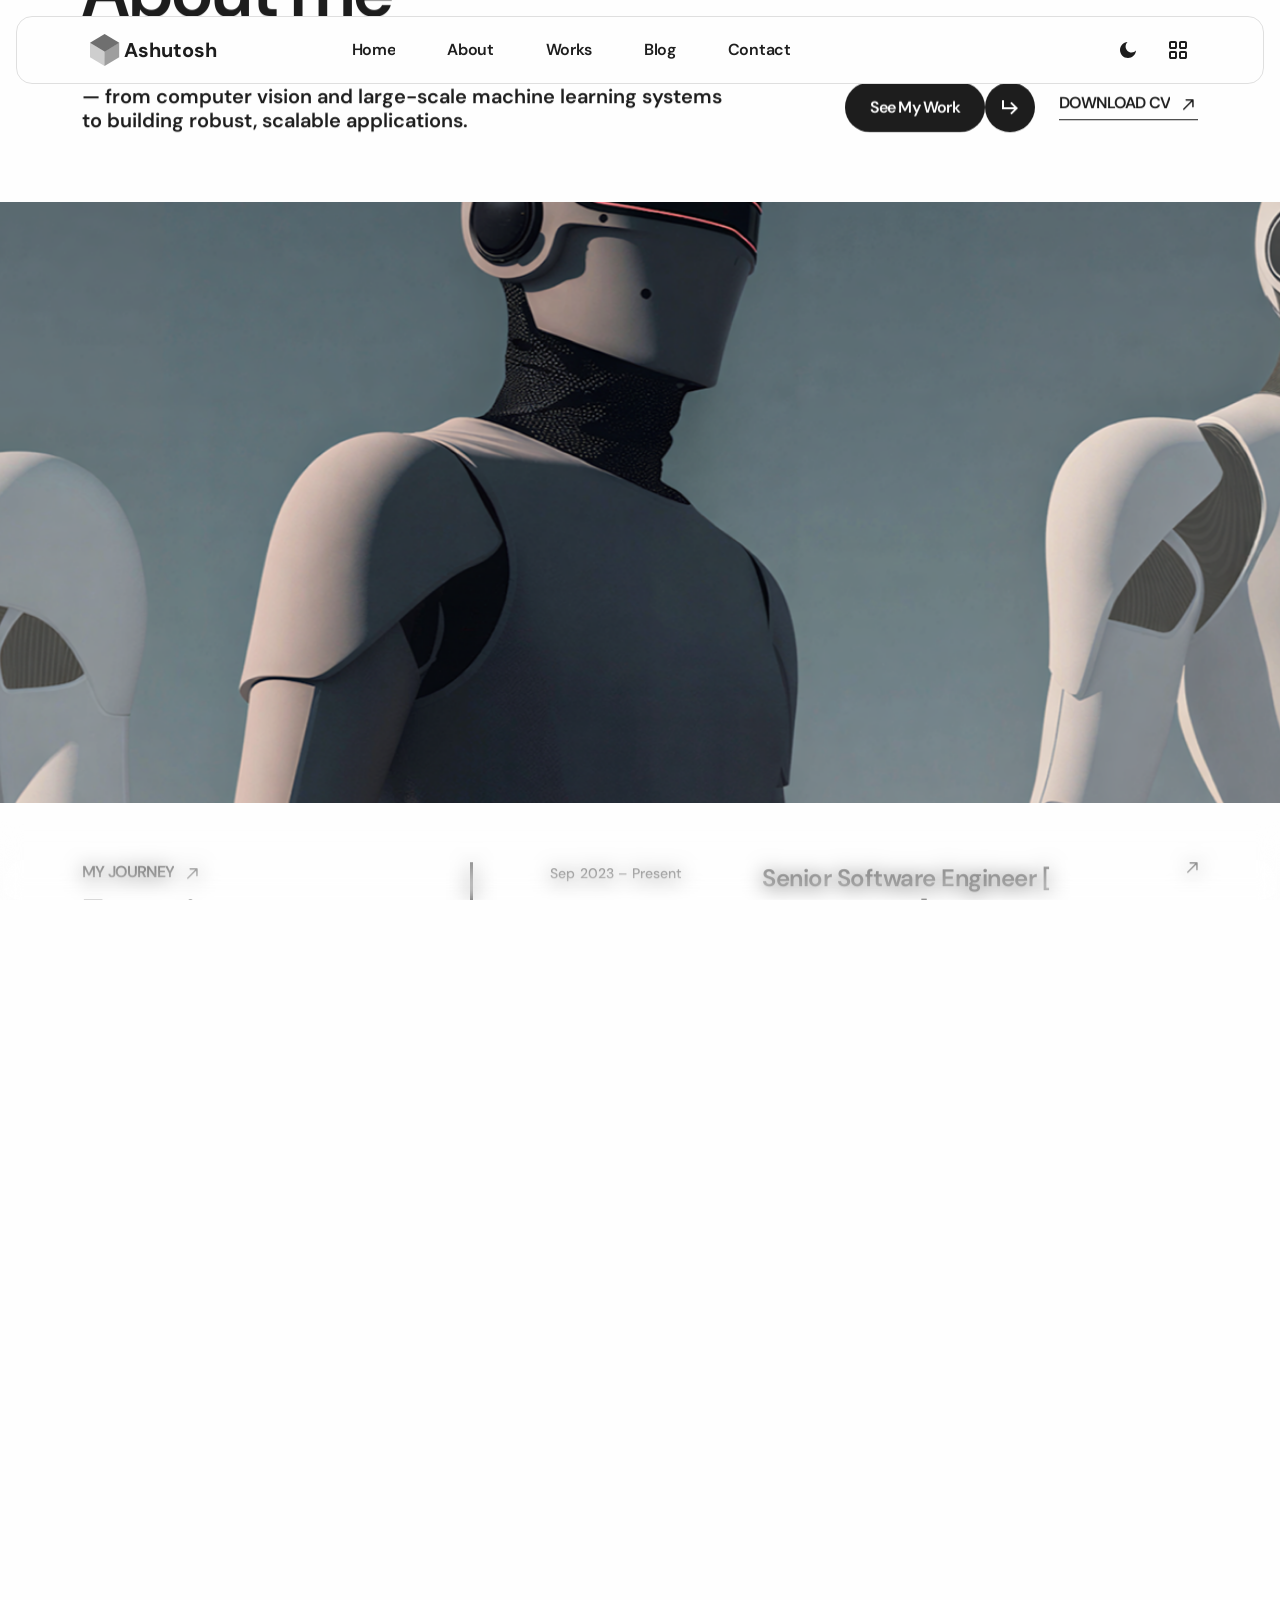
==== commit 5d4303ab: "Updated changes in about page" ====
--- a/about.html
+++ b/about.html
@@ -5,8 +5,8 @@
     <meta charset="UTF-8">
     <meta name="viewport" content="width=device-width, initial-scale=1.0">
     <meta http-equiv="x-ua-compatible" content="ie=edge">
-    <meta name="description" content="Orisa — Creative Agency &amp; Portfolio HTML Template. Multi-demo layout kit built with Bootstrap 5.">
-    <title>Orisa - Creative Agency & Portfolio HTML Template</title>
+    <meta name="description" content="Ashutosh Uniyal — AI & Full Stack Engineer building scalable AI, machine learning, LLM, and web applications.">
+    <title>Ashutosh Uniyal | About</title>
     <!-- Favicon icon-->
     <link rel="shortcut icon" type="image/x-icon" href="assets/imgs/template/logo/favicon.svg">
 
@@ -93,27 +93,27 @@
         </div>
     </div>
     <!-- search-form-end -->
-    <header>
-
-        <!-- header 2 area start -->
-        <div class="at-header-area at-header-spacing header-transparent">
+         <header>
+        <!-- header 5 area start -->
+
+        <div class="container-1136 at-header-spacing bg-neutral-0 rounded-4 mt-3 border-100 mx-xxl-auto mx-lg-3 mx-2 p-relative z-index-10">
             <div class="container">
                 <div class="row align-items-center">
                     <div class="col-xl-2 col-6">
-                        <div class="at-header-logo">
+                        <div class="at-header-logo px-2">
                             <a href="index.html">
-                                <img data-width="30" src="assets/imgs/template/logo/favicon.svg" alt="Orisa">
-                                <p class="h6 fw-700 fz-24 mb-0">Orisa</p>
+                                <img data-width="30" src="assets/imgs/template/logo/favicon.svg" alt="Ashutosh">
+                                <p class="h6 fw-700 fz-24 mb-0">Ashutosh</p>
                             </a>
                         </div>
                     </div>
-                    <div class="col-xl-8 mx-auto d-none d-xl-flex justify-content-center">
+                    <div class="col-xl-7 mx-auto d-none d-xl-block">
                         <div class="at-main-menu d-inline-flex justify-content-center">
                             <nav class="at-mobile-menu-active">
                                 <ul>
-                                    <li class="has-dropdown">
-                                        <a href="#">Home</a>
-                                        <div class="at-submenu submenu at-megamenu">
+                                    <li>
+                                        <a href="/">Home</a>
+                                        <!-- <div class="at-submenu submenu at-megamenu">
                                             <div class="row">
                                                 <div class="col-xl-6">
                                                     <div class="at-megamenu-box">
@@ -170,11 +170,11 @@
                                                     </div>
                                                 </div>
                                             </div>
-                                        </div>
+                                        </div> -->
                                     </li>
-                                    <li class="has-dropdown">
-                                        <a href="#">Page</a>
-                                        <div class="at-submenu submenu at-megamenu">
+                                    <li>
+                                        <a href="about.html">About</a>
+                                        <!-- <div class="at-submenu submenu at-megamenu">
                                             <div class="row">
                                                 <div class="col-xl-4">
                                                     <div class="at-megamenu-box">
@@ -226,11 +226,11 @@
                                                     </div>
                                                 </div>
                                             </div>
-                                        </div>
+                                        </div> -->
                                     </li>
-                                    <li class="has-dropdown">
-                                        <a href="#">Portfolio</a>
-                                        <div class="at-submenu submenu at-megamenu">
+                                    <li>
+                                        <a href="works.html">Works</a>
+                                        <!-- <div class="at-submenu submenu at-megamenu">
                                             <div class="row">
                                                 <div class="col-xl-4">
                                                     <div class="at-megamenu-box">
@@ -261,11 +261,11 @@
                                                             </svg>
                                                         </div>
                                                         <ul>
-                                                            <li><a href="portfolio-1.html">Portfolio 01</a></li>
+                                                            <li><a href="works.html">Portfolio 01</a></li>
                                                             <li><a href="portfolio-2.html">Portfolio 02</a></li>
                                                             <li><a href="portfolio-3.html">Portfolio 03</a></li>
                                                             <li><a href="portfolio-4.html">Portfolio 04</a></li>
-                                                            <li><a href="portfolio-5.html">Portfolio 05</a></li>
+                                                            <li><a href="works.html">Portfolio 05</a></li>
                                                             <li><a href="portfolio-6.html">Portfolio 06</a></li>
                                                         </ul>
                                                     </div>
@@ -289,18 +289,18 @@
                                                     </div>
                                                 </div>
                                             </div>
-                                        </div>
+                                        </div> -->
                                     </li>
-                                    <li class="has-dropdown">
-                                        <a href="#">Shop</a>
-                                        <ul class="at-submenu submenu">
+                                    <li>
+                                        <a href="blog.html">Blog</a>
+                                        <!-- <ul class="at-submenu submenu">
                                             <li><a href="product-archive.html">Products Listing</a></li>
                                             <li><a href="product-details.html">Product Details</a></li>
                                             <li><a href="product-cart.html">Cart</a></li>
                                             <li><a href="product-checkout.html">Checkout</a></li>
-                                        </ul>
+                                        </ul> -->
                                     </li>
-                                    <li class="has-dropdown">
+                                    <!-- <li>
                                         <a href="#">News</a>
                                         <ul class="at-submenu submenu">
                                             <li><a href="archive-1.html">Blog 01</a></li>
@@ -309,13 +309,13 @@
                                             <li><a href="archive-4.html">Blog 04</a></li>
                                             <li><a href="blog-details.html">Post Details</a></li>
                                         </ul>
-                                    </li>
-                                    <li class="has-dropdown">
-                                        <a href="#">Contact</a>
-                                        <ul class="at-submenu submenu">
-                                            <li><a href="contact-1.html">Contact 01</a></li>
+                                    </li> -->
+                                    <li>
+                                        <a href="contact.html">Contact</a>
+                                        <!-- <ul class="at-submenu submenu">
+                                            <li><a href="contact.html">Contact 01</a></li>
                                             <li><a href="contact-2.html">Contact 02</a></li>
-                                        </ul>
+                                        </ul> -->
                                     </li>
                                 </ul>
                             </nav>
@@ -323,11 +323,11 @@
                     </div>
                     <div class="col-xl-2 col-6">
                         <div class="at-header-right gap-3 d-flex justify-content-end align-items-center">
-                            <button class="at-header-search-btn at-search-click">
+                            <!-- <button class="at-header-search-btn at-search-click">
                                 <svg width="20" height="20" viewBox="0 0 20 20" fill="none" xmlns="http://www.w3.org/2000/svg">
                                     <path d="M18.7508 18.5233L13.5538 13.392M13.5538 13.392C14.9604 12.0032 15.7506 10.1196 15.7506 8.15551C15.7506 6.19144 14.9604 4.30782 13.5538 2.91902C12.1472 1.53022 10.2395 0.75 8.25028 0.75C6.26108 0.75 4.35336 1.53022 2.94678 2.91902C1.54021 4.30782 0.75 6.19144 0.75 8.15551C0.75 10.1196 1.54021 12.0032 2.94678 13.392C4.35336 14.7808 6.26108 15.561 8.25028 15.561C10.2395 15.561 12.1472 14.7808 13.5538 13.392Z" stroke="currentColor" stroke-width="1.5" stroke-linecap="round" stroke-linejoin="round" />
                                 </svg>
-                            </button>
+                            </button> -->
                             <div class="dark-light-mode">
                                 <label for="switch" class="toggle dark-light-switcher">
                                     <input type="checkbox" class="input" id="switch">
@@ -370,13 +370,13 @@
 
     </header>
     <!-- at-offcanvus-area-start -->
-    <div class="at-offcanvas-area">
+         <div class="at-offcanvas-area">
         <div class="at-offcanvas">
             <div class="at-offcanvas-top d-flex align-items-center justify-content-between">
                 <div class="at-offcanvas-logo">
                     <a href="index.html">
-                        <img data-width="30" src="assets/imgs/template/logo/favicon.svg" alt="Orisa">
-                        <p class="h6 fw-700 fz-24 mb-0">Orisa</p>
+                        <img data-width="30" src="assets/imgs/template/logo/favicon.svg" alt="Ashutosh">
+                        <p class="h6 fw-700 fz-24 mb-0">Ashutosh</p>
                     </a>
                 </div>
                 <div class="at-offcanvas-close-btn">
@@ -390,7 +390,7 @@
             </div>
             <div class="at-offcanvas-content d-none d-xl-block">
                 <h3 class="at-offcanvas-title">Howdy!</h3>
-                <p class="fz-font-lg">We blend strategy, creativity, and technology to help brands grow, connect, and stand out in an ever-evolving digital world. </p>
+                <p class="fz-font-lg">I blend strategy, creativity, and technology to help brands grow, connect, and stand out in an ever-evolving digital world. </p>
             </div>
             <div class="at-offcanvas-menu d-xl-none pb-50">
                 <nav></nav>
@@ -398,37 +398,37 @@
             <div class="at-offcanvas-gallery d-none d-xl-block">
                 <div class="sec-2-home-5__avatars-row d-flex gap-2">
                     <div class="sec-2-home-5__avatar-sm at-offcanvas-gallery-img">
-                        <img class="img-cover" src="assets/imgs/template/avatar/avatar-10.webp" alt="orisa">
+                        <img class="img-cover" src="assets/imgs/template/avatar/avatar-10.webp" alt="Ashutosh">
                     </div>
                     <div class="sec-2-home-5__avatar-sm at-offcanvas-gallery-img">
-                        <img class="img-cover" src="assets/imgs/template/avatar/avatar-11.webp" alt="orisa">
+                        <img class="img-cover" src="assets/imgs/template/avatar/avatar-11.webp" alt="Ashutosh">
                     </div>
                     <div class="sec-2-home-5__avatar-sm at-offcanvas-gallery-img">
-                        <img class="img-cover" src="assets/imgs/template/avatar/avatar-12.webp" alt="orisa">
+                        <img class="img-cover" src="assets/imgs/template/avatar/avatar-12.webp" alt="Ashutosh">
                     </div>
                     <div class="sec-2-home-5__avatar-sm at-offcanvas-gallery-img">
-                        <img class="img-cover" src="assets/imgs/template/avatar/avatar-13.webp" alt="orisa">
+                        <img class="img-cover" src="assets/imgs/template/avatar/avatar-13.webp" alt="Ashutosh">
                     </div>
                     <div class="sec-2-home-5__avatar-sm at-offcanvas-gallery-img">
-                        <img class="img-cover" src="assets/imgs/template/avatar/avatar-14.webp" alt="orisa">
+                        <img class="img-cover" src="assets/imgs/template/avatar/avatar-14.webp" alt="Ashutosh">
                     </div>
                 </div>
             </div>
             <div class="at-offcanvas-contact">
                 <h4 class="h5 at-offcanvas-title sm">Get in touch</h4>
                 <ul>
-                    <li><a class="fz-font-lg" href="tel:2125557398">(212) 555-7398</a></li>
-                    <li><a class="fz-font-lg" href="mailto:hello@aleric.com">hello@orisa.com</a></li>
+                    <li><a class="fz-font-lg" href="tel:+917983990200">+91 7983990200</a></li>
+                    <li><a class="fz-font-lg" href="mailto:hello@ashutosh.com">hello@ashutoshuniyal.in</a></li>
                     <li>
                         <a class="fz-font-lg" href="#">
                             245 Fifth Avenue, Suite 1800 <br>
-                            New York, NY 10016, USA
+                            Dehradun, Uttarakhand 248121, India
                         </a>
                     </li>
                 </ul>
             </div>
             <div class="at-offcanvas-social">
-                <h3 class="at-offcanvas-title sm">Follow Us</h3>
+                <h3 class="at-offcanvas-title sm">Follow Me</h3>
                 <ul class="at-offcanvas-social__grid">
                     <li>
                         <a href="#" class="at-offcanvas-social__link" aria-label="Twitter">
@@ -485,7 +485,7 @@
                 <div class="at-header-logo d-flex justify-content-between align-items-center mb-50">
                     <a href="index.html">
                         <img class="dark-mode-invert" data-width="30" src="assets/imgs/template/logo/favicon.svg" alt="Orisa">
-                        <p class="h6 fw-700 fz-24 mb-0">Orisa</p>
+                        <p class="h6 fw-700 fz-24 mb-0">Ashutosh</p>
                     </a>
                     <span class="hamburger-close-btn">
                         <svg width="37" height="38" viewBox="0 0 37 38" fill="none" xmlns="http://www.w3.org/2000/svg">
@@ -562,8 +562,8 @@
                             <div class="col-xxl-6 col-lg-7 h-100">
                                 <span class="at-btn common-black bg-transparent mb-10 rounded-0 p-0">
                                     <span class="text-uppercase">
-                                        <span class="text-1">hi, i’m orisa nova</span>
-                                        <span class="text-2">hi, i’m orisa nova</span>
+                                        <span class="text-1">hi, i’m ashutosh uniyal</span>
+                                        <span class="text-2">hi, i’m ashutosh uniyal</span>
                                     </span>
                                     <i>
                                         <svg width="11" height="11" viewBox="0 0 11 11" fill="none" xmlns="http://www.w3.org/2000/svg">
@@ -575,18 +575,18 @@
                                     </i>
                                 </span>
                                 <h1 class="section-title fw-600 fz-ds-1 lh-1 reveal-text">About me</h1>
-                                <p class="mb-0 fz-font-lg fw-600 neutral-900">I design, train, and deploy AI models that turn data into real-world decisions <br> — from computer vision to large-scale machine learning systems.</p>
+                                <p class="mb-0 fz-font-lg fw-600 neutral-900">I design, train, and deploy AI models that turn data into real-world decisions<br>— from computer vision and large-scale machine learning systems to building robust, scalable applications.</p>
                             </div>
                             <div class="col-lg-5 ms-auto">
                                 <div class="d-flex flex-wrap justify-content-lg-end align-items-center gap-4">
                                     <div class="at-btn-group at_fade_anim" data-delay=".4" data-fade-from="bottom" data-ease="bounce">
-                                        <a class="at-btn-circle" href="portfolio-1.html">
+                                        <a class="at-btn-circle" href="works.html">
                                             <svg xmlns="http://www.w3.org/2000/svg" width="16" height="15" viewBox="0 0 16 15" fill="none">
                                                 <path d="M0.0001297 8.99993L0 3.00407e-05L2 0L2.0001 6.99993L12.1719 7.00003L8.22224 3.05027L9.63644 1.63606L16.0003 8.00003L9.63644 14.364L8.22224 12.9497L12.1719 9.00003L0.0001297 8.99993Z" fill="currentColor" />
                                             </svg>
                                         </a>
-                                        <a class="at-btn z-index-1" href="portfolio-1.html">See my work</a>
-                                        <a class="at-btn-circle" href="portfolio-1.html">
+                                        <a class="at-btn z-index-1" href="works.html">See my work</a>
+                                        <a class="at-btn-circle" href="works.html">
                                             <svg xmlns="http://www.w3.org/2000/svg" width="16" height="15" viewBox="0 0 16 15" fill="none">
                                                 <path d="M0.0001297 8.99993L0 3.00407e-05L2 0L2.0001 6.99993L12.1719 7.00003L8.22224 3.05027L9.63644 1.63606L16.0003 8.00003L9.63644 14.364L8.22224 12.9497L12.1719 9.00003L0.0001297 8.99993Z" fill="currentColor" />
                                             </svg>
@@ -632,7 +632,7 @@
                                 </span>
                                 <h2 class="h3 mb-0">Experience</h2>
                                 <h3 class="h6 fz-font-lg reveal-text">
-                                    Building the backbone of modern AI—delivering production-grade systems with mathematical rigor and operational excellence
+                                    Building the backbone of modern applications—delivering production-grade systems with mathematical rigor and operational excellence
                                 </h3>
                             </div>
                             <div class="col-lg-8 ms-lg-auto block-journey">
@@ -640,10 +640,10 @@
                                     <div class="journey-list-line" aria-hidden="true"></div>
                                     <ul class="journey-list">
                                         <li class="journey-list__item border-bottom-100">
-                                            <span class="journey-list__date neutral-900">Jan 2022 — Present</span>
+                                            <span class="journey-list__date neutral-900">Sep 2023 – Present</span>
                                             <div class="journey-list__body">
-                                                <h4 class="h6 journey-list__title neutral-900">PresentSenior AI Engineer [ Neural Dynamics ]</h4>
-                                                <p class="journey-list__desc neutral-500">Architecting distributed training systems and leading the deployment of production-grade LLM pipelines.</p>
+                                                <h4 class="h6 journey-list__title neutral-900">Senior Software Engineer [ EbizOn Digital ]</h4>
+                                                <p class="journey-list__desc neutral-500">Architecting scalable AI systems and leading the development and deployment of production-grade machine learning, LLM, and web applications.</p>
                                             </div>
                                             <a href="#" class="journey-list__link neutral-900" aria-label="View details">
                                                 <svg width="11" height="11" viewBox="0 0 11 11" fill="none" xmlns="http://www.w3.org/2000/svg">
@@ -652,9 +652,9 @@
                                             </a>
                                         </li>
                                         <li class="journey-list__item border-bottom-100">
-                                            <span class="journey-list__date neutral-900">June 2019 — Dec 2021</span>
+                                            <span class="journey-list__date neutral-900">June 2019 – Aug 2022</span>
                                             <div class="journey-list__body">
-                                                <h4 class="h6 journey-list__title neutral-900">ML Infrastructure Engineer [ DataScale Labs ]</h4>
+                                                <h4 class="h6 journey-list__title neutral-900">Software Engineer [ DataScale Labs ]</h4>
                                                 <p class="journey-list__desc neutral-500">Optimized large-scale data ingestion and automated MLOps workflows for high-frequency trading models.</p>
                                             </div>
                                             <a href="#" class="journey-list__link neutral-900" aria-label="View details">
@@ -664,10 +664,10 @@
                                             </a>
                                         </li>
                                         <li class="journey-list__item border-bottom-100">
-                                            <span class="journey-list__date neutral-900">Jan 2017 — May 2019</span>
+                                            <span class="journey-list__date neutral-900">Jan 2017 – Dec 2018</span>
                                             <div class="journey-list__body">
-                                                <h4 class="h6 journey-list__title neutral-900">Computer Vision Researcher [ Visionary Tech ]</h4>
-                                                <p class="journey-list__desc neutral-500">Developed state-of-the-art object detection algorithms for autonomous drone navigation and edge computing.</p>
+                                                <h4 class="h6 journey-list__title neutral-900">Junior Software Engineer [ Insight Corp ]</h4>
+                                                <p class="journey-list__desc neutral-500">Built predictive analytics dashboards and performed feature engineering on multi-terabyte datasets.</p>
                                             </div>
                                             <a href="#" class="journey-list__link neutral-900" aria-label="View details">
                                                 <svg width="11" height="11" viewBox="0 0 11 11" fill="none" xmlns="http://www.w3.org/2000/svg">
@@ -676,9 +676,9 @@
                                             </a>
                                         </li>
                                         <li class="journey-list__item border-bottom-100">
-                                            <span class="journey-list__date neutral-900">Jan 2015 — Dec 2016</span>
+                                            <span class="journey-list__date neutral-900">June 2015 – Dec 2016</span>
                                             <div class="journey-list__body">
-                                                <h4 class="h6 journey-list__title neutral-900">Junior Data Scientist [ Insight Corp ]</h4>
+                                                <h4 class="h6 journey-list__title neutral-900">Software Engineer Trainee [ Insight Corp ]</h4>
                                                 <p class="journey-list__desc neutral-500">Built predictive analytics dashboards and performed feature engineering on multi-terabyte datasets.</p>
                                             </div>
                                             <a href="#" class="journey-list__link neutral-900" aria-label="View details">
@@ -687,7 +687,7 @@
                                                 </svg>
                                             </a>
                                         </li>
-                                        <li class="journey-list__item border-bottom-100">
+                                        <!-- <li class="journey-list__item border-bottom-100">
                                             <span class="journey-list__date neutral-900">June 2012 — Dec 2014</span>
                                             <div class="journey-list__body">
                                                 <h4 class="h6 journey-list__title neutral-900">Data Analyst Intern [ Quantum Analytics ]</h4>
@@ -698,7 +698,7 @@
                                                     <path d="M0.21967 9.40717C-0.0732232 9.70006 -0.0732232 10.1749 0.21967 10.4678C0.512563 10.7607 0.987437 10.7607 1.28033 10.4678L0.21967 9.40717ZM10.6875 0.75C10.6875 0.335786 10.3517 2.97145e-09 9.9375 1.50485e-07L3.1875 -2.70983e-07C2.77329 -2.70983e-07 2.4375 0.335786 2.4375 0.75C2.4375 1.16421 2.77329 1.5 3.1875 1.5H9.1875V7.5C9.1875 7.91421 9.52329 8.25 9.9375 8.25C10.3517 8.25 10.6875 7.91421 10.6875 7.5L10.6875 0.75ZM0.75 9.9375L1.28033 10.4678L10.4678 1.28033L9.9375 0.75L9.40717 0.21967L0.21967 9.40717L0.75 9.9375Z" fill="currentColor" />
                                                 </svg>
                                             </a>
-                                        </li>
+                                        </li> -->
                                     </ul>
                                 </div>
                             </div>
@@ -751,7 +751,7 @@
                                 <h2 class="h3 reveal-text">My Process</h2>
                             </div>
                             <div class="col-xxl-5 col-lg-8 text-lg-end ms-auto">
-                                <h3 class="h6 fw-600 fz-font-lg">I integrate deep architectural research, rigorous data strategy, and production engineering to build resilient AI systems.</h3>
+                                <h3 class="h6 fw-600 fz-font-lg">I integrate deep architectural research, rigorous data strategy, and production engineering to build resilient applications.</h3>
                             </div>
                         </div>
                     </div>
@@ -877,19 +877,19 @@
                                 <div class="d-flex flex-md-row flex-column gap-md-5 gap-3 align-items-md-end justify-content-md-between">
                                     <div>
                                         <p class="h6 fw-600 mb-0">
-                                            <a href="tel:+2125557398" class="text-decoration-none">
-                                                +212 - 555-7398
+                                            <a href="tel:+917983990200" class="text-decoration-none">
+                                                +91 7983990200
                                             </a>
                                         </p>
                                         <h4 class="mb-0 fw-medium text-decoration-underline">
 
-                                            <a href="mailto:hello@orisa.com">hello@orisa.com</a>
+                                            <a href="mailto:hello@ashutoshuniyal.in">hello@ashutoshuniyal.in</a>
                                         </h4>
                                     </div>
                                     <h3 class="h6 fw-600">
                                         <a href="#" class="text-decoration-none fz-font-lg fw-500">
-                                            205 North Michigan Avenue, <br>
-                                            Suite 810, Chicago, 60601, USA
+                                            245 Fifth Avenue, Suite 1800, <br>
+                                            Dehradun, India 248121
                                         </a>
                                     </h3>
                                 </div>
@@ -954,7 +954,7 @@
                                                 </div>
                                                 <div class="testimonial-bottom-wrap">
                                                     <div class="testimonial-content">
-                                                        <p class="testimonial-content-text fz-font-3xl fw-400 lh-sm text-truncate-4 neutral-900">“They delivered not just a design, but a complete brand experience. Strategic, creative, and incredibly detail-oriented.”</p>
+                                                        <p class="testimonial-content-text fz-font-3xl fw-400 lh-sm text-truncate-4 neutral-900">“He delivered not just a design, but a complete brand experience. Strategic, creative, and incredibly detail-oriented.”</p>
 
                                                         <div class="testimonial-author pt-100 d-flex mb-0">
                                                             <div class="testimonial-left-img">
@@ -1047,7 +1047,7 @@
                                                 </div>
                                                 <div class="testimonial-bottom-wrap">
                                                     <div class="testimonial-content">
-                                                        <p class="testimonial-content-text fz-font-3xl fw-400 lh-sm text-truncate-4 neutral-900">“They delivered not just a design, but a complete brand experience. Strategic, creative, and incredibly detail-oriented.”</p>
+                                                        <p class="testimonial-content-text fz-font-3xl fw-400 lh-sm text-truncate-4 neutral-900">“He delivered not just a design, but a complete brand experience. Strategic, creative, and incredibly detail-oriented.”</p>
 
                                                         <div class="testimonial-author pt-100 d-flex mb-0">
                                                             <div class="testimonial-left-img">
@@ -1078,7 +1078,7 @@
                                                 </div>
                                                 <div class="testimonial-bottom-wrap">
                                                     <div class="testimonial-content">
-                                                        <p class="testimonial-content-text fz-font-3xl fw-400 lh-sm text-truncate-4 neutral-900">“They delivered not just a design, but a complete brand experience. Strategic, creative, and incredibly detail-oriented.”</p>
+                                                        <p class="testimonial-content-text fz-font-3xl fw-400 lh-sm text-truncate-4 neutral-900">“He delivered not just a design, but a complete brand experience. Strategic, creative, and incredibly detail-oriented.”</p>
 
                                                         <div class="testimonial-author pt-100 d-flex mb-0">
                                                             <div class="testimonial-left-img">
@@ -1235,7 +1235,7 @@
                                 <h3 class="reveal-text">Tech Stack / Tools</h3>
                             </div>
                             <div class="col-xxl-5 col-lg-7 text-lg-end ms-auto">
-                                <h4 class="h6 fw-600 fz-font-lg">I fuse scalable AI architecture, data-driven strategy, and real-world deployment expertise to build reliable intelligent systems.</h4>
+                                <h4 class="h6 fw-600 fz-font-lg">I fuse scalable architecture, data-driven strategy, and real-world deployment expertise to build reliable applications.</h4>
                             </div>
                         </div>
                     </div>
@@ -1250,6 +1250,7 @@
                                         <h5 class="h6 skill-card__title">Languages</h5>
                                         <div class="skill-card__content">
                                             <div class="skill-card__tags">
+                                                <span class="skill-card__tag"><img src="assets/imgs/icons/logo-php.png" alt="PHP" class="skill-card__tag-icon">PHP</span>
                                                 <span class="skill-card__tag"><img src="assets/imgs/icons/logo-1.svg" alt="Python" class="skill-card__tag-icon">Python</span>
                                                 <span class="skill-card__tag"><img src="assets/imgs/icons/logo-2.svg" alt="C++" class="skill-card__tag-icon">C++</span>
                                                 <span class="skill-card__tag"><img src="assets/imgs/icons/logo-3.svg" alt="JavaScript" class="skill-card__tag-icon">JavaScript</span>
@@ -1264,9 +1265,12 @@
                                         <h5 class="h6 skill-card__title">Frameworks</h5>
                                         <div class="skill-card__content">
                                             <div class="skill-card__tags">
+                                                <span class="skill-card__tag"><img src="assets/imgs/icons/logo-wordpress.png" alt="Wordpress" class="skill-card__tag-icon">Wordpress</span>
+                                                <span class="skill-card__tag"><img src="assets/imgs/icons/logo-drupal.png" alt="Drupal" class="skill-card__tag-icon">Drupal</span>
+                                                <span class="skill-card__tag"><img src="assets/imgs/icons/logo-react.png" alt="React" class="skill-card__tag-icon">React</span>
                                                 <span class="skill-card__tag"><img src="assets/imgs/icons/logo-4.svg" alt="PyTorch" class="skill-card__tag-icon">PyTorch</span>
-                                                <span class="skill-card__tag"><img src="assets/imgs/icons/logo-5.svg" alt="TensorFlow" class="skill-card__tag-icon">TensorFlow</span>
-                                                <span class="skill-card__tag"><img src="assets/imgs/icons/logo-6.svg" alt="Scikit-learn" class="skill-card__tag-icon">Scikit-learn</span>
+                                                <!-- <span class="skill-card__tag"><img src="assets/imgs/icons/logo-5.svg" alt="TensorFlow" class="skill-card__tag-icon">TensorFlow</span> -->
+                                                <!-- <span class="skill-card__tag"><img src="assets/imgs/icons/logo-6.svg" alt="Scikit-learn" class="skill-card__tag-icon">Scikit-learn</span> -->
                                             </div>
                                         </div>
                                         <div class="skill-card__score"><span class="skill-card__score-value"><span class="odometer" data-count="96"></span></span>/100</div>
@@ -1339,7 +1343,7 @@
                                 </span>
                                 <h3 class="section-title lh-1 reveal-text">Frequently <br> Asked Questions</h3>
                                 <h4 class="h6 fz-font-lg fw-500">
-                                    Your questions about our process, services, <br class="d-none d-xxl-block"> and workflow—answered.
+                                    Your questions about my process, services, <br class="d-none d-xxl-block"> and workflow—answered.
                                 </h4>
                             </div>
                             <div class="col-lg-7 ms-lg-auto">
@@ -1353,7 +1357,7 @@
                                         </div>
                                         <div id="collapseOne" class="at-faq-collapse collapse show" data-bs-parent="#accordionExample">
                                             <div class="at-faq-body">
-                                                <p>Our process includes discovery, strategy, design, feedback, and delivery — ensuring clarity, collaboration, and results at every stage.</p>
+                                                <p>My process includes discovery, strategy, design, feedback, and delivery — ensuring clarity, collaboration, and results at every stage.</p>
                                             </div>
                                         </div>
                                     </div>
@@ -1379,7 +1383,7 @@
                                         </div>
                                         <div id="collapseThree" class="at-faq-collapse collapse" data-bs-parent="#accordionExample">
                                             <div class="at-faq-body">
-                                                <p>We work with both startups and established brands — tailoring our approach to fit each stage of growth.</p>
+                                                <p>I work with both startups and established brands — tailoring our approach to fit each stage of growth.</p>
                                             </div>
                                         </div>
                                     </div>
@@ -1392,7 +1396,7 @@
                                         </div>
                                         <div id="collapseFour" class="at-faq-collapse collapse" data-bs-parent="#accordionExample">
                                             <div class="at-faq-body">
-                                                <p>Yes — we specialize in custom and complex projects, creating flexible solutions to meet unique needs.</p>
+                                                <p>Yes — I specialize in custom and complex projects, creating flexible solutions to meet unique needs.</p>
                                             </div>
                                         </div>
                                     </div>
@@ -1415,18 +1419,18 @@
                             <div class="d-flex flex-wrap align-items-start gap-5">
                                 <div class="at-header-logo">
                                     <a href="index.html">
-                                        <img data-width="30" src="assets/imgs/template/logo/favicon-dark.svg" alt="Orisa">
-                                        <p class="h6 fw-700 text-white mb-0 fz-24">Orisa</p>
+                                        <img data-width="30" src="assets/imgs/template/logo/favicon-dark.svg" alt="Ashutosh">
+                                        <p class="h6 fw-700 text-white mb-0 fz-24">Ashutosh</p>
                                     </a>
                                 </div>
                                 <div class="d-flex flex-column gap-3">
-                                    <p class="h6 text-white mb-2 fw-medium">+212-555-7398</p>
+                                    <p class="h6 text-white mb-2 fw-medium">+91 7983990200</p>
                                     <p class="h6 text-white mb-2">
-                                        <a href="mailto:hello@orisa.com" class="text-white text-decoration-none">hello@orisa.com</a>
+                                        <a href="mailto:hello@ashutoshuniyal.in" class="text-white text-decoration-none">hello@ashutoshuniyal.in</a>
                                     </p>
                                     <p class="h6 text-white mb-0">
                                         245 Fifth Avenue, Suite 1800<br>
-                                        New York, NY 10016, USA
+                                        Uttarakhand, 248121, India
                                     </p>
                                 </div>
                             </div>
@@ -1435,25 +1439,25 @@
                             <div class="at-footer-widget alt-footer-link-item-wrap row">
                                 <div class="alt-footer-link-item col-6">
                                     <ul>
-                                        <li class="mb-15"><a href="index.html">Home</a></li>
-                                        <li class="mb-15"><a href="about-1.html">About</a></li>
-                                        <li class="mb-15"><a href="portfolio-1.html">Works</a></li>
-                                        <li class="mb-15"><a href="archive-1.html">Blog</a></li>
-                                        <li class="mb-15"><a href="contact-1.html">Contact</a></li>
+                                        <li class="mb-15"><a href="/">Home</a></li>
+                                        <!-- <li class="mb-15"><a href="about-1.html">About</a></li> -->
+                                        <li class="mb-15"><a href="works.html">Works</a></li>
+                                        <!-- <li class="mb-15"><a href="archive-1.html">Blog</a></li> -->
+                                        <li class="mb-15"><a href="contact.html">Contact</a></li>
                                     </ul>
                                 </div>
                                 <div class="alt-footer-link-item col-6">
                                     <ul>
-                                        <li class="mb-15"><a href="product-archive.html">Shop</a></li>
-                                        <li class="mb-15"><a href="pricing.html">Pricing</a></li>
-                                        <li class="mb-15"><a href="product-cart.html">Cart</a></li>
-                                        <li class="mb-15"><a href="product-checkout.html">Checkout</a></li>
+                                        <li class="mb-15"><a href="about.html">About</a></li>
+                                        <li class="mb-15"><a href="blog.html">Blog</a></li>
+                                        <!-- <li class="mb-15"><a href="product-cart.html">Cart</a></li> -->
+                                        <!-- <li class="mb-15"><a href="product-checkout.html">Checkout</a></li> -->
                                     </ul>
                                 </div>
                             </div>
                         </div>
                         <div class="col-lg-3 col-md-6 flex-column justify-content-lg-end d-none d-md-flex">
-                            <p class="footer-2-follow-label text-white opacity-50 text-uppercase small mb-3">Follow Us</p>
+                            <p class="footer-2-follow-label text-white opacity-50 text-uppercase small mb-3">Follow Me</p>
                             <div class="at-footer-widget at-footer-link">
                                 <div class="at-hero-social">
                                     <a href="#">
@@ -1502,7 +1506,7 @@
                         <!-- Bottom section: Copyright | Let's Connect + Hours | Service tags -->
                         <div class="row align-items-end g-4">
                             <div class="col-lg-10 col-md-8">
-                                <span class="at-footer-copyright">Orisa © 2026</span>
+                                <span class="at-footer-copyright">Ashutosh © 2026</span>
                                 <div class="at-title-anim overflow-hidden">
                                     <h2 class="footer-2-connect-title text-white mb-0 at-title-text text-scale-anim">Let's Connect</h2>
                                 </div>
